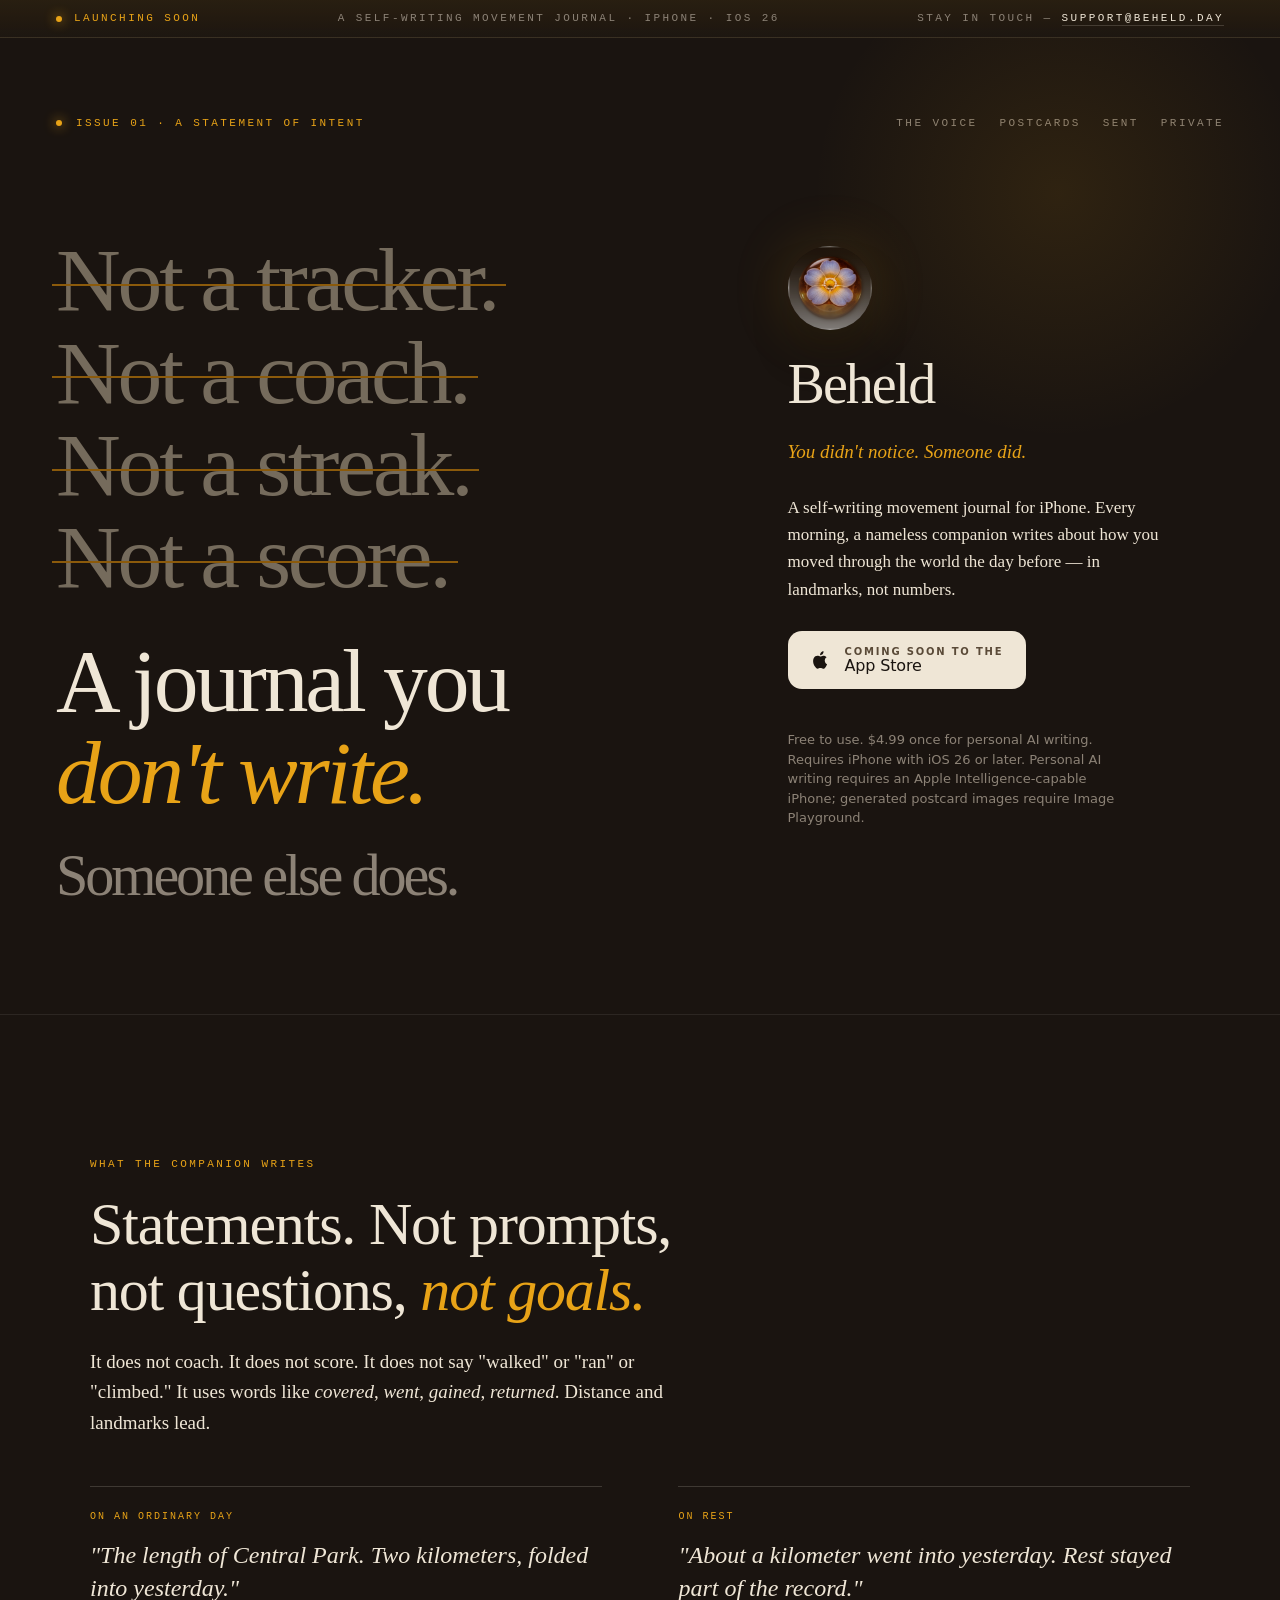
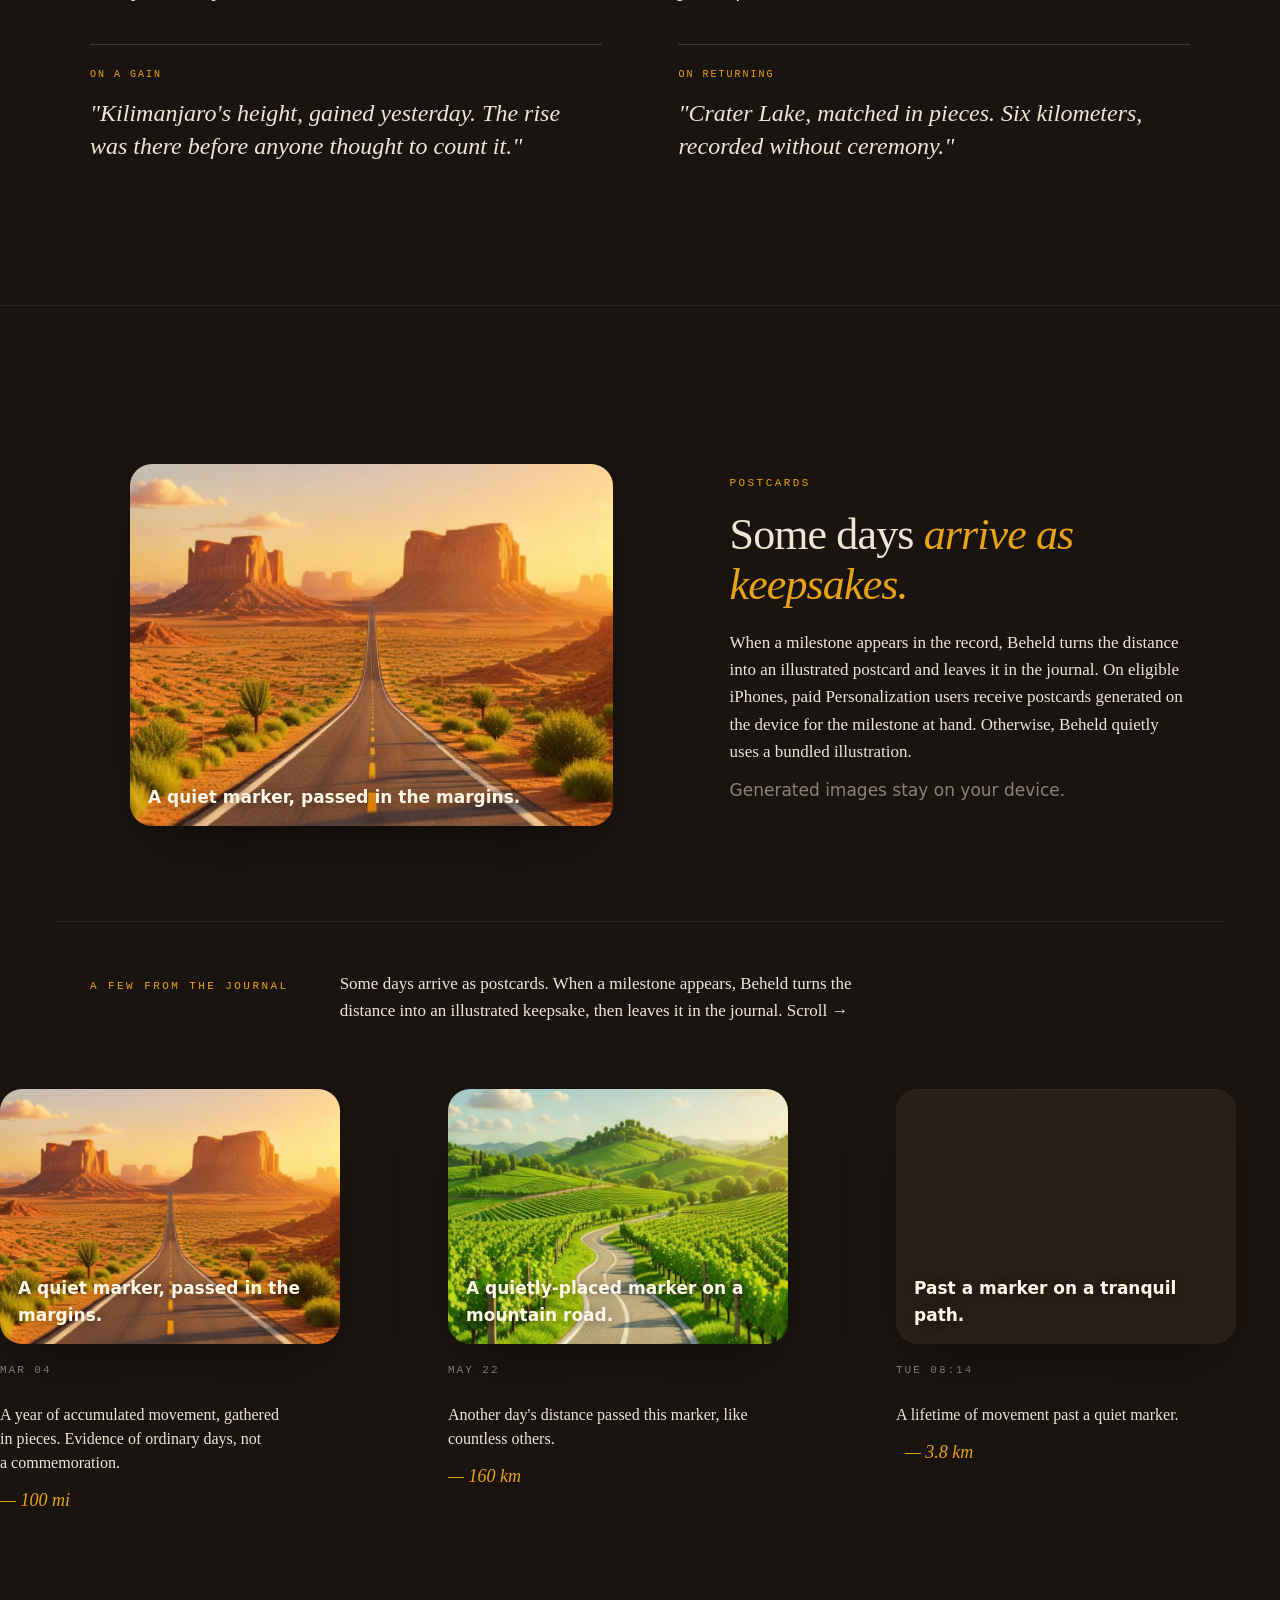
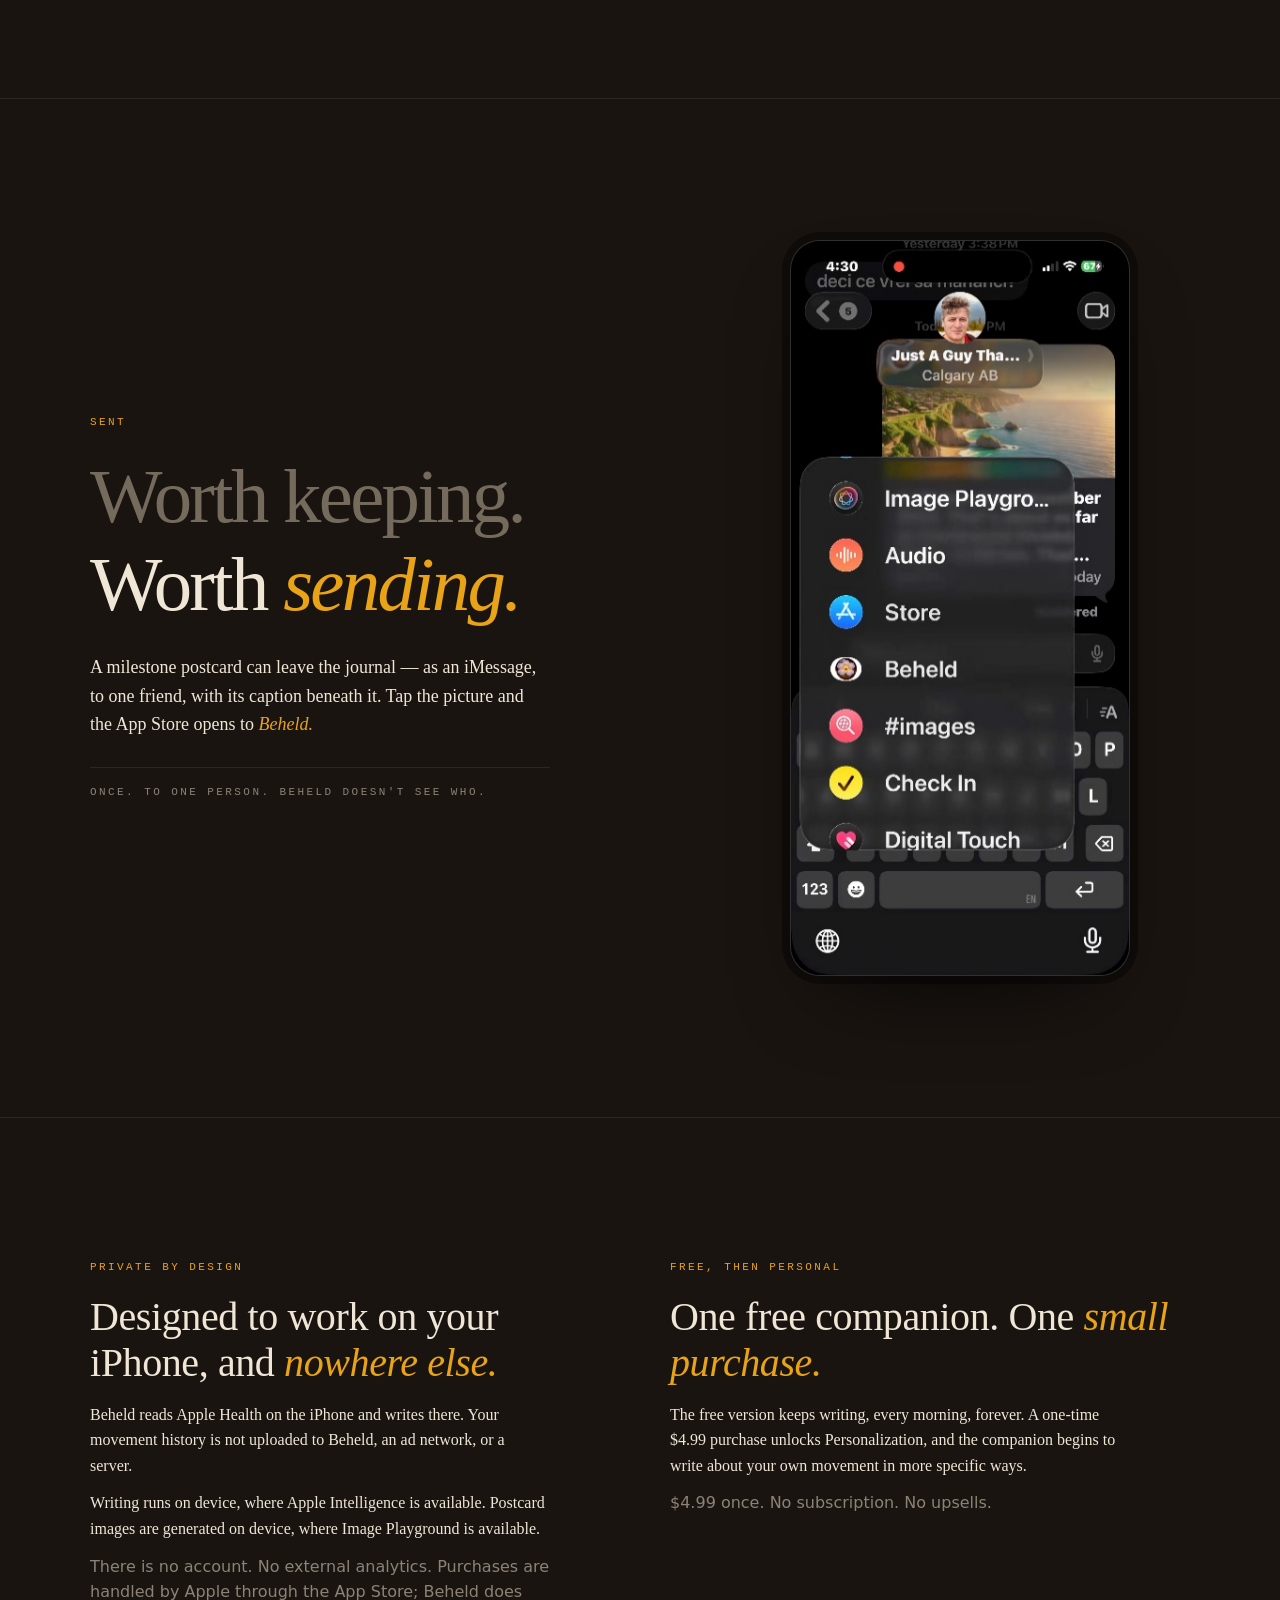
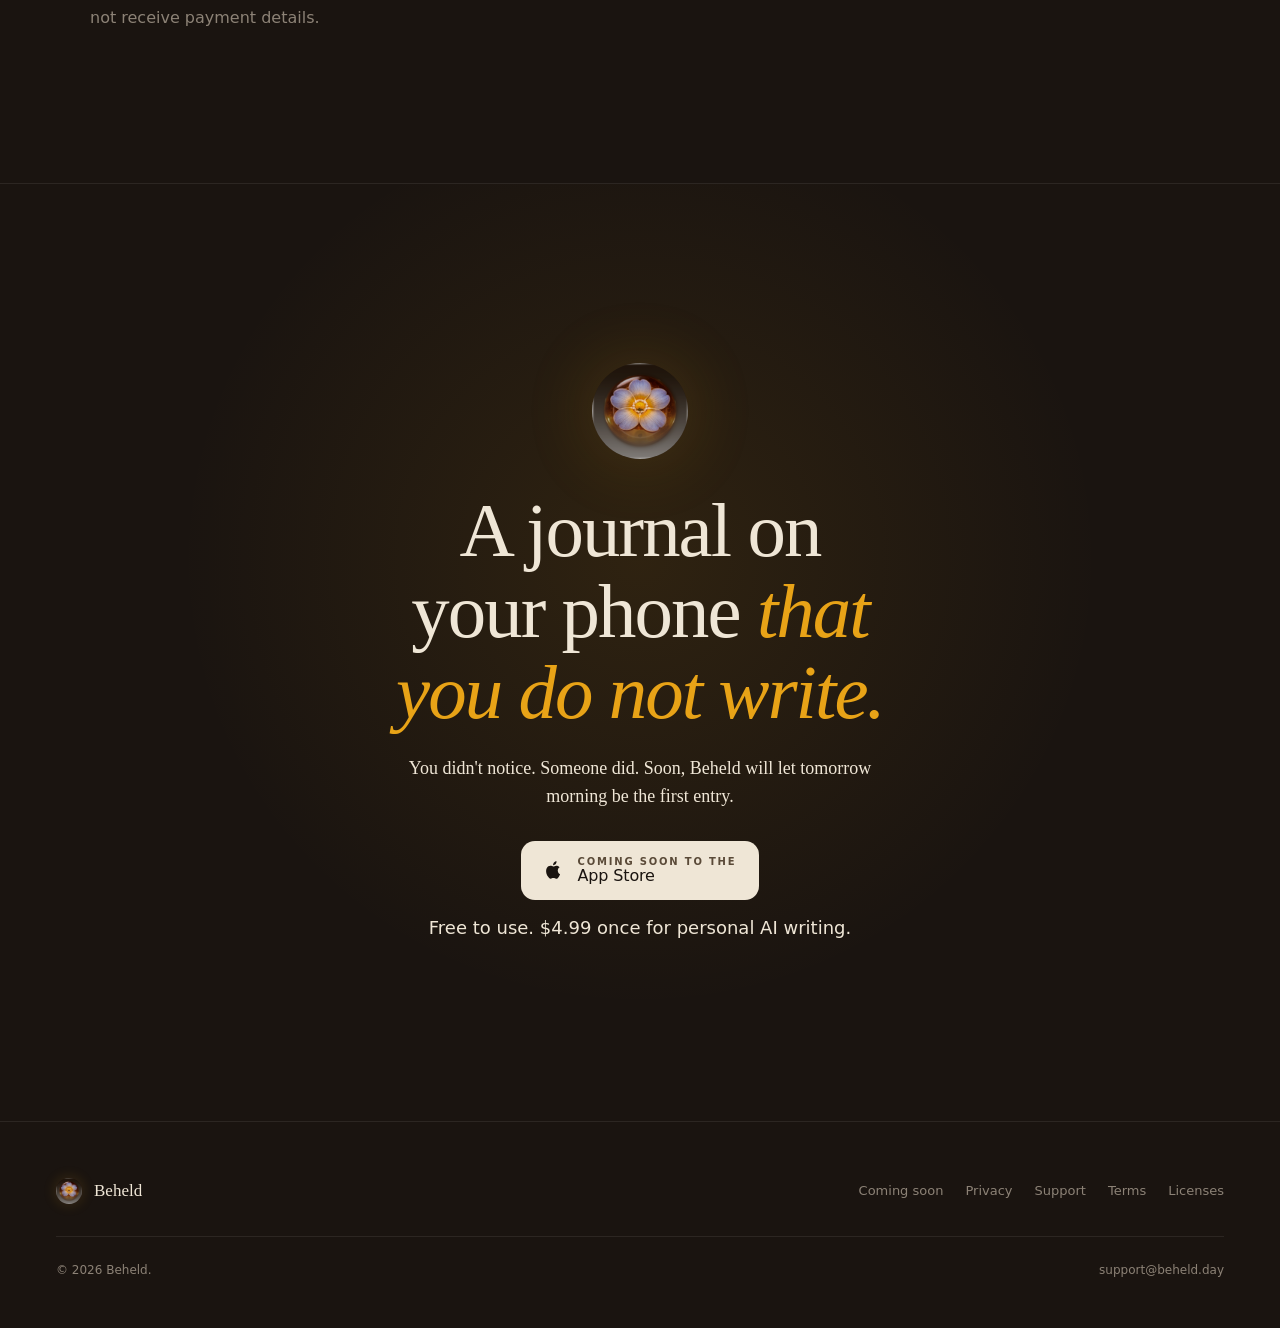
==== public/index.html @ 0f79eba9 "Add favicon and app-icon set generated from the seal - favicon.ico (16/32/48 multi-res) + PNG favico" ====
<!DOCTYPE html>
<html lang="en">
<head>
<meta charset="UTF-8">
<meta name="viewport" content="width=device-width, initial-scale=1.0">
<link rel="icon" href="/favicon.ico" sizes="any">
<link rel="icon" type="image/png" sizes="32x32" href="/assets/favicon-32.png">
<link rel="icon" type="image/png" sizes="16x16" href="/assets/favicon-16.png">
<link rel="apple-touch-icon" href="/apple-touch-icon.png">
<link rel="manifest" href="/site.webmanifest">
<meta name="theme-color" content="#1A1410">
<title>Beheld — A journal you don't write</title>
<meta name="description" content="A self-writing movement journal for iPhone. Every morning, a nameless companion writes about how you moved through the world the day before, in landmarks, not numbers.">
<link rel="canonical" href="https://beheld.day/">

<!-- Open Graph / social -->
<meta property="og:type" content="website">
<meta property="og:site_name" content="Beheld">
<meta property="og:url" content="https://beheld.day/">
<meta property="og:title" content="Beheld — A journal you don't write">
<meta property="og:description" content="A self-writing movement journal for iPhone. Every morning, a nameless companion writes about how you moved through the world the day before — in landmarks, not numbers.">
<meta property="og:image" content="https://beheld.day/assets/seal.png">
<meta property="og:image:alt" content="The Beheld amber stone seal.">
<meta name="twitter:card" content="summary_large_image">
<meta name="twitter:title" content="Beheld — A journal you don't write">
<meta name="twitter:description" content="A self-writing movement journal for iPhone. Every morning, a nameless companion writes about how you moved through the world the day before — in landmarks, not numbers.">
<meta name="twitter:image" content="https://beheld.day/assets/seal.png">

<link rel="stylesheet" href="base.css">
<style>
  .mf {}

  /* ─── Hero — manifesto poster ─── */
  .mf-hero {
    min-height: 100vh;
    padding: clamp(48px, 6vw, 96px) var(--gutter) clamp(72px, 8vw, 120px);
    border-bottom: 1px solid var(--hairline);
    position: relative;
    overflow: hidden;
    display: flex; flex-direction: column;
  }
  .mf-hero::before {
    content: '';
    position: absolute;
    top: -20%; right: -10%;
    width: 60vw; max-width: 700px;
    aspect-ratio: 1;
    background: radial-gradient(closest-side, rgba(232,163,23,0.10), transparent 70%);
    pointer-events: none;
  }

  .mf-mast {
    display: flex; justify-content: space-between; align-items: flex-start;
    max-width: 1280px; width: 100%; margin: 0 auto;
    font-family: var(--mono); font-size: 11px; letter-spacing: 0.22em; text-transform: uppercase;
    color: var(--ivory-dim);
    flex-wrap: wrap; gap: 20px;
  }
  .mf-mast .left { display: flex; align-items: center; gap: 14px; color: var(--amber); }
  .mf-mast .left .dot { width: 6px; height: 6px; border-radius: 999px; background: var(--amber); box-shadow: 0 0 12px var(--amber); }

  .mf-poster {
    flex: 1;
    max-width: 1280px;
    width: 100%;
    margin: clamp(60px, 8vw, 120px) auto 0;
    display: grid;
    grid-template-columns: 1.2fr 0.8fr;
    gap: clamp(40px, 6vw, 80px);
    align-items: start;
  }

  .mf-stack {
    font-family: var(--serif); font-weight: 400;
    font-size: clamp(40px, 7vw, 96px);
    line-height: 1.03;
    letter-spacing: -0.035em;
    color: var(--ivory);
    margin: 0;
    text-wrap: balance;
  }
  .mf-stack .not {
    color: var(--ivory-fade);
    position: relative;
    display: inline-block;
    padding-right: 0.05em;
  }
  .mf-stack .not::after {
    content: '';
    position: absolute;
    left: -0.05em; right: -0.05em;
    top: 54%;
    height: 2px;
    background: var(--amber-dark);
    transform-origin: left center;
  }
  .mf-stack .line { display: block; }
  .mf-stack em { font-style: italic; color: var(--amber); font-weight: 400; }
  .mf-stack .answer {
    display: block;
    margin-top: 0.35em;
  }
  .mf-stack .answer em { color: var(--amber); }

  .mf-side {
    padding-top: 12px;
    display: flex; flex-direction: column; gap: 28px;
    max-width: 380px;
  }
  .mf-side .seal {
    width: 84px; height: 84px;
    border-radius: 999px;
    background-image: url('assets/seal-256.png');
    background-size: cover;
    box-shadow: 0 0 60px var(--amber-glow), 0 28px 50px -20px rgba(0,0,0,0.7);
  }
  .mf-side h1 {
    font-family: var(--serif); font-weight: 400;
    font-size: clamp(36px, 5vw, 56px);
    line-height: 0.95; letter-spacing: -0.035em;
    margin: 0;
  }
  .mf-side .tag {
    font-family: var(--serif); font-style: italic;
    font-size: 19px; line-height: 1.4; color: var(--amber);
    margin: 0;
  }
  .mf-side .lede {
    font-family: var(--serif); font-size: 17px; line-height: 1.6;
    color: var(--ivory); margin: 0;
  }
  .mf-side .ctas { display: flex; flex-direction: column; gap: 12px; align-items: flex-start; }
  .mf-side .fine { max-width: 340px; }

  @media (max-width: 880px) {
    .mf-poster { grid-template-columns: 1fr; }
    .mf-stack { font-size: clamp(36px, 11vw, 80px); }
  }

  /* ─── Section base ─── */
  .mf-section {
    padding: var(--section) var(--gutter);
    border-bottom: 1px solid var(--hairline);
  }
  .mf-section .inner { max-width: 1100px; margin: 0 auto; }
  .mf-section .kicker {
    font-family: var(--mono); font-size: 11px; letter-spacing: 0.22em; text-transform: uppercase;
    color: var(--amber); margin-bottom: 18px;
  }
  .mf-section h2 {
    font-family: var(--serif); font-weight: 400;
    font-size: clamp(34px, 4.8vw, 60px);
    line-height: 1.1; letter-spacing: -0.02em;
    margin: 0 0 24px; max-width: 22ch;
    text-wrap: balance;
  }
  .mf-section h2 em { font-style: italic; color: var(--amber); }
  .mf-section p.lede {
    font-family: var(--serif); font-size: 19px; line-height: 1.6;
    color: var(--ivory); max-width: 620px; margin: 0;
  }

  /* ─── Voice — paired ─── */
  .mf-voice {
    margin-top: 48px;
    display: grid;
    grid-template-columns: 1fr 1fr;
    gap: clamp(20px, 3vw, 40px) clamp(40px, 6vw, 80px);
  }
  .mf-voice .item {
    border-top: 1px solid var(--hairline-strong);
    padding-top: 22px;
  }
  .mf-voice .label {
    font-family: var(--mono); font-size: 10px; letter-spacing: 0.2em; text-transform: uppercase;
    color: var(--amber); margin-bottom: 14px;
  }
  .mf-voice p {
    font-family: var(--serif); font-style: italic;
    font-size: clamp(20px, 2vw, 24px); line-height: 1.4;
    color: var(--ivory); margin: 0;
    text-wrap: pretty;
  }
  @media (max-width: 720px) { .mf-voice { grid-template-columns: 1fr; } }

  /* ─── Postcards — single hero ─── */
  .mf-postcards {
    display: grid;
    grid-template-columns: 1.1fr 0.9fr;
    gap: clamp(40px, 6vw, 80px);
    align-items: center;
  }
  .mf-postcards .postcard { aspect-ratio: 4/3; }
  .mf-postcards .copy h3 {
    font-family: var(--serif); font-weight: 400;
    font-size: clamp(30px, 4vw, 44px);
    line-height: 1.15; letter-spacing: -0.02em;
    margin: 0 0 18px;
  }
  .mf-postcards .copy h3 em { font-style: italic; color: var(--amber); }
  .mf-postcards .copy p { font-size: 17px; line-height: 1.6; max-width: 460px; margin: 0 0 12px; }
  @media (max-width: 820px) { .mf-postcards { grid-template-columns: 1fr; } }

  /* ─── Postcards — horizontal gallery sweep ─── */
  .mf-gallery {
    margin-top: clamp(48px, 6vw, 80px);
    padding-top: clamp(32px, 4vw, 48px);
    border-top: 1px solid var(--hairline);
  }
  .mf-gallery .gallery-head {
    max-width: 1100px;
    margin: 0 auto clamp(28px, 3vw, 40px);
    display: grid;
    grid-template-columns: auto 1fr;
    gap: clamp(20px, 4vw, 60px);
    align-items: baseline;
  }
  .mf-gallery .gallery-head .kicker { margin-bottom: 0; }
  .mf-gallery .gallery-head .meta {
    color: var(--ivory); font-family: var(--serif); font-size: 17px; line-height: 1.6;
    max-width: 540px; margin: 0;
  }
  @media (max-width: 760px) {
    .mf-gallery .gallery-head { grid-template-columns: 1fr; gap: 10px; }
  }
  .mf-scroll {
    display: grid;
    grid-auto-flow: column;
    grid-auto-columns: min(420px, 78vw);
    gap: 28px;
    padding: 8px 0 24px;
    margin: 0 calc(var(--gutter) * -1);
    padding-left: var(--gutter);
    padding-right: var(--gutter);
    overflow-x: auto;
    scroll-snap-type: x mandatory;
    -webkit-overflow-scrolling: touch;
  }
  .mf-scroll::-webkit-scrollbar { height: 8px; }
  .mf-scroll::-webkit-scrollbar-thumb { background: var(--hairline-strong); border-radius: 4px; }
  .mf-card { scroll-snap-align: start; display: block; }
  .mf-card .postcard { aspect-ratio: 4/3; }
  .mf-card figcaption {
    margin-top: 18px;
    display: grid;
    grid-template-columns: auto 1fr auto;
    gap: 12px;
    align-items: baseline;
    font-family: var(--sans);
  }
  .mf-card figcaption .when {
    font-family: var(--mono); font-size: 11px; letter-spacing: 0.18em; text-transform: uppercase;
    color: var(--ivory-dim);
  }
  .mf-card figcaption .dist {
    font-family: var(--serif); font-style: italic;
    font-size: 18px;
    color: var(--amber);
    text-align: right;
  }
  .mf-card .quote {
    margin: 10px 0 0;
    font-family: var(--serif); font-size: 16px; line-height: 1.5;
    color: var(--ivory); max-width: 380px;
    text-wrap: pretty;
  }

  /* ─── Send ─ declarative + plate ─── */
  .mf-send {
    max-width: 1100px;
    margin: 0 auto;
    display: grid;
    grid-template-columns: 1.1fr 0.9fr;
    gap: clamp(40px, 6vw, 80px);
    align-items: center;
  }
  .mf-send-stack {
    font-family: var(--serif); font-weight: 400;
    font-size: clamp(40px, 6vw, 80px);
    line-height: 1.04;
    letter-spacing: -0.035em;
    color: var(--ivory);
    margin: 0;
    text-wrap: balance;
  }
  .mf-send-stack .line { display: block; color: var(--ivory-fade); }
  .mf-send-stack .answer { display: block; color: var(--ivory); margin-top: 0.1em; }
  .mf-send-stack .answer em { font-style: italic; color: var(--amber); }
  .mf-send .kicker { color: var(--amber); margin-bottom: 26px; }
  .mf-send-body {
    font-family: var(--serif); font-size: 18px; line-height: 1.6;
    color: var(--ivory); max-width: 460px; margin: 28px 0 0;
  }
  .mf-send-body em { font-style: italic; color: var(--amber); }
  .mf-send-foot {
    font-family: var(--mono); font-size: 11px;
    letter-spacing: 0.22em; text-transform: uppercase;
    color: var(--ivory-dim);
    border-top: 1px solid var(--hairline);
    padding-top: 16px; margin: 28px 0 0;
    max-width: 460px;
  }
  .mf-send .plate-wrap {
    display: flex; justify-content: center;
  }
  @media (max-width: 820px) {
    .mf-send { grid-template-columns: 1fr; }
    .mf-send .plate-wrap { order: -1; }
  }

  /* ─── Bottom strip (private + pricing) ─── */
  .mf-strip {
    display: grid;
    grid-template-columns: 1fr 1fr;
    gap: clamp(32px, 5vw, 60px);
  }
  .mf-strip .col h3 {
    font-family: var(--serif); font-weight: 400;
    font-size: clamp(28px, 3.5vw, 40px); line-height: 1.15;
    margin: 0 0 16px; letter-spacing: -0.01em;
  }
  .mf-strip .col h3 em { font-style: italic; color: var(--amber); }
  .mf-strip .col p { font-size: 16px; line-height: 1.6; margin: 0 0 12px; max-width: 460px; }
  @media (max-width: 720px) { .mf-strip { grid-template-columns: 1fr; } }

  /* ─── Finale — declarative ─── */
  .mf-finale {
    padding: clamp(100px, 14vw, 180px) var(--gutter);
    text-align: center;
    background: radial-gradient(ellipse 60% 80% at 50% 40%, rgba(232,163,23,0.10), transparent 60%);
  }
  .mf-finale .seal {
    width: 96px; height: 96px; border-radius: 999px;
    background-image: url('assets/seal-256.png'); background-size: cover;
    margin: 0 auto 32px; box-shadow: 0 0 70px var(--amber-glow);
  }
  .mf-finale h2 {
    font-family: var(--serif); font-weight: 400;
    font-size: clamp(40px, 6vw, 80px);
    line-height: 1.05; margin: 0 auto 22px;
    max-width: 14ch; text-wrap: balance;
    letter-spacing: -0.025em;
  }
  .mf-finale h2 em { font-style: italic; color: var(--amber); }
  .mf-finale p { max-width: 480px; margin: 0 auto 30px; color: var(--ivory); font-size: 18px; line-height: 1.55; }
  .mf-finale .fine { max-width: 460px; margin: 14px auto 0; }
</style>
</head>
<body class="mf">

  
  <!-- ─── Launching soon banner ─── -->
  <div class="launch-banner">
    <div class="lb-left">
      <span class="lb-dot" aria-hidden="true"></span>
      <span>Launching soon</span>
    </div>
    <div class="lb-mid">A self-writing movement journal &middot; iPhone &middot; iOS 26</div>
    <div class="lb-right"><span class="lb-prefix">Stay in touch &mdash; </span><a href="mailto:support@beheld.day">support@beheld.day</a></div>
  </div>

<!-- Hero -->
  <section class="mf-hero">
    <div class="mf-mast">
      <div class="left">
        <span class="dot"></span>
        <span>Issue 01 · A statement of intent</span>
      </div>
      <div class="right" style="display:flex; gap:22px; align-items:center;">
        <a href="#voice" style="color: var(--ivory-dim); text-decoration: none;">The voice</a>
        <a href="#postcards" style="color: var(--ivory-dim); text-decoration: none;">Postcards</a>
        <a href="#send" style="color: var(--ivory-dim); text-decoration: none;">Sent</a>
        <a href="#privacy" style="color: var(--ivory-dim); text-decoration: none;">Private</a>
      </div>
    </div>

    <div class="mf-poster">
      <p class="mf-stack">
        <span class="line"><span class="not">Not a tracker.</span></span>
        <span class="line"><span class="not">Not a coach.</span></span>
        <span class="line"><span class="not">Not a streak.</span></span>
        <span class="line"><span class="not">Not a score.</span></span>
        <span class="answer">A journal you <em>don't write.</em><br><span style="font-size: 0.65em; color: var(--ivory-dim);">Someone else does.</span></span>
      </p>

      <aside class="mf-side">
        <div class="seal" aria-hidden="true"></div>
        <h1>Beheld</h1>
        <p class="tag">You didn't notice. Someone did.</p>
        <p class="lede">A self-writing movement journal for iPhone. Every morning, a nameless companion writes about how you moved through the world the day before — in landmarks, not numbers.</p>
        <div class="ctas">
          <a href="mailto:support@beheld.day?subject=Beheld%20launch%20news" class="cta-appstore">
            <span class="glyph"><svg viewBox="0 0 24 24"><path d="M17.2 12.6c0-2.3 1.9-3.4 2-3.5-1.1-1.6-2.8-1.8-3.4-1.8-1.4-.1-2.8.9-3.5.9-.7 0-1.9-.8-3.1-.8-1.6 0-3.1.9-3.9 2.4-1.7 2.9-.4 7.1 1.2 9.4.8 1.1 1.7 2.4 2.9 2.4 1.2-.1 1.6-.8 3-.8s1.8.8 3.1.8c1.3 0 2.1-1.1 2.9-2.3.9-1.3 1.3-2.6 1.3-2.7-.1 0-2.5-.9-2.5-3.7zM15 5.4c.6-.8 1-1.9.9-3-.9 0-2.1.6-2.8 1.4-.6.7-1.1 1.8-1 2.9 1 .1 2.1-.5 2.9-1.3z"/></svg></span>
            <span class="stack"><small>Coming soon to the</small><span>App Store</span></span>
          </a>
        </div>
        <p class="fine">Free to use. $4.99 once for personal AI writing. Requires iPhone with iOS 26 or later. Personal AI writing requires an Apple Intelligence-capable iPhone; generated postcard images require Image Playground.</p>
      </aside>
    </div>
  </section>

  <!-- Voice -->
  <section class="mf-section" id="voice">
    <div class="inner">
      <div class="kicker">What the companion writes</div>
      <h2>Statements. Not prompts, not questions, <em>not goals.</em></h2>
      <p class="lede">It does not coach. It does not score. It does not say "walked" or "ran" or "climbed." It uses words like <em>covered</em>, <em>went</em>, <em>gained</em>, <em>returned</em>. Distance and landmarks lead.</p>

      <div class="mf-voice">
        <div class="item">
          <div class="label">On an ordinary day</div>
          <p>"The length of Central Park. Two kilometers, folded into yesterday."</p>
        </div>
        <div class="item">
          <div class="label">On rest</div>
          <p>"About a kilometer went into yesterday. Rest stayed part of the record."</p>
        </div>
        <div class="item">
          <div class="label">On a gain</div>
          <p>"Kilimanjaro's height, gained yesterday. The rise was there before anyone thought to count it."</p>
        </div>
        <div class="item">
          <div class="label">On returning</div>
          <p>"Crater Lake, matched in pieces. Six kilometers, recorded without ceremony."</p>
        </div>
      </div>
    </div>
  </section>

  <!-- Postcards -->
  <section class="mf-section" id="postcards">
    <div class="inner mf-postcards">
      <figure class="postcard">
        <img src="assets/postcard-amber-sunset.jpg" alt="An illustrated postcard of amber hills." loading="lazy" decoding="async">
        <figcaption class="caption">A quiet marker, passed in the margins.</figcaption>
      </figure>
      <div class="copy">
        <div class="kicker">Postcards</div>
        <h3>Some days <em>arrive as keepsakes.</em></h3>
        <p>When a milestone appears in the record, Beheld turns the distance into an illustrated postcard and leaves it in the journal. On eligible iPhones, paid Personalization users receive postcards generated on the device for the milestone at hand. Otherwise, Beheld quietly uses a bundled illustration.</p>
        <p class="fine">Generated images stay on your device.</p>
      </div>
    </div>

    <div class="mf-gallery">
      <div class="gallery-head">
        <div class="kicker">A few from the journal</div>
        <p class="meta">Some days arrive as postcards. When a milestone appears, Beheld turns the distance into an illustrated keepsake, then leaves it in the journal. Scroll &rarr;</p>
      </div>

      <div class="mf-scroll" role="list">
        <figure class="mf-card" role="listitem">
          <div class="postcard"><img src="assets/postcard-amber-sunset.jpg" alt="Amber hills at sunset." loading="lazy" decoding="async"><span class="caption">A quiet marker, passed in the margins.</span></div>
          <figcaption>
            <span class="when">Mar 04</span>
            <p class="quote" style="grid-column: 1 / -1; margin-top: 12px;">A year of accumulated movement, gathered in pieces. Evidence of ordinary days, not a commemoration.</p>
            <span class="dist">&mdash; 100 mi</span>
          </figcaption>
        </figure>

        <figure class="mf-card" role="listitem">
          <div class="postcard"><img src="assets/postcard-green-road.jpg" alt="Winding road through green hills." loading="lazy" decoding="async"><span class="caption">A quietly-placed marker on a mountain road.</span></div>
          <figcaption>
            <span class="when">May 22</span>
            <p class="quote" style="grid-column: 1 / -1; margin-top: 12px;">Another day's distance passed this marker, like countless others.</p>
            <span class="dist">&mdash; 160 km</span>
          </figcaption>
        </figure>

        <figure class="mf-card" role="listitem">
          <div class="postcard"><img src="assets/distance-short.jpg" alt="A coastal village above a turquoise bay at sunset." loading="lazy" decoding="async"><span class="caption">Past a marker on a tranquil path.</span></div>
          <figcaption>
            <span class="when">Tue 08:14</span>
            <p class="quote" style="grid-column: 1 / -1; margin-top: 12px;">A lifetime of movement past a quiet marker.</p>
            <span class="dist">&mdash; 3.8 km</span>
          </figcaption>
        </figure>

        <figure class="mf-card" role="listitem">
          <div class="postcard"><img src="assets/distance-medium.jpg" alt="A road winding into a valley at sunset." loading="lazy" decoding="async"><span class="caption">Marker passed in the margins of the record.</span></div>
          <figcaption>
            <span class="when">Wed 07:02</span>
            <p class="quote" style="grid-column: 1 / -1; margin-top: 12px;">A year of modest distances covered, like scattered pieces of evidence.</p>
            <span class="dist">&mdash; 150 mi</span>
          </figcaption>
        </figure>

        <figure class="mf-card" role="listitem">
          <div class="postcard"><img src="assets/push-short.jpg" alt="A boardwalk at golden hour beside still water." loading="lazy" decoding="async"><span class="caption">Miles traveled quietly, in the margins of time.</span></div>
          <figcaption>
            <span class="when">Sun 06:58</span>
            <p class="quote" style="grid-column: 1 / -1; margin-top: 12px;">Crater Lake, matched in pieces. Six kilometers, recorded without ceremony.</p>
            <span class="dist">&mdash; 6 km</span>
          </figcaption>
        </figure>
      </div>
    </div>
  </section>

  <!-- Send -->
  <section class="mf-section" id="send">
    <div class="inner mf-send">
      <div>
        <div class="kicker">Sent</div>
        <p class="mf-send-stack">
          <span class="line">Worth keeping.</span>
          <span class="answer">Worth <em>sending.</em></span>
        </p>
        <p class="mf-send-body">A milestone postcard can leave the journal — as an iMessage, to one friend, with its caption beneath it. Tap the picture and the App Store opens to <em>Beheld.</em></p>
        <p class="mf-send-foot">Once. To one person. Beheld doesn't see who.</p>
      </div>
      <div class="plate-wrap">
        <div class="share-plate" aria-label="A postcard travels from Beheld into iMessage.">
          <img class="sprite-strip" src="assets/share-sprite.jpg" alt="A milestone postcard arriving in an iMessage thread with its caption beneath." loading="lazy" decoding="async">
          <div class="sv-overlay"><span class="play-pill">Tap to play</span></div>
        </div>
      </div>
    </div>
  </section>

  <!-- Private / Pricing -->
  <section class="mf-section" id="privacy">
    <div class="inner mf-strip">
      <div class="col">
        <div class="kicker">Private by design</div>
        <h3>Designed to work on your iPhone, and <em>nowhere else.</em></h3>
        <p>Beheld reads Apple Health on the iPhone and writes there. Your movement history is not uploaded to Beheld, an ad network, or a server.</p>
        <p>Writing runs on device, where Apple Intelligence is available. Postcard images are generated on device, where Image Playground is available.</p>
        <p class="fine">There is no account. No external analytics. Purchases are handled by Apple through the App Store; Beheld does not receive payment details.</p>
      </div>
      <div class="col">
        <div class="kicker">Free, then personal</div>
        <h3>One free companion. One <em>small purchase.</em></h3>
        <p>The free version keeps writing, every morning, forever. A one-time $4.99 purchase unlocks Personalization, and the companion begins to write about your own movement in more specific ways.</p>
        <p class="fine">$4.99 once. No subscription. No upsells.</p>
      </div>
    </div>
  </section>

  <!-- Finale -->
  <section class="mf-finale">
    <div class="seal" aria-hidden="true"></div>
    <h2>A journal on your phone <em>that you do not write.</em></h2>
    <p>You didn't notice. Someone did. Soon, Beheld will let tomorrow morning be the first entry.</p>
    <a href="mailto:support@beheld.day?subject=Beheld%20launch%20news" class="cta-appstore">
      <span class="glyph"><svg viewBox="0 0 24 24"><path d="M17.2 12.6c0-2.3 1.9-3.4 2-3.5-1.1-1.6-2.8-1.8-3.4-1.8-1.4-.1-2.8.9-3.5.9-.7 0-1.9-.8-3.1-.8-1.6 0-3.1.9-3.9 2.4-1.7 2.9-.4 7.1 1.2 9.4.8 1.1 1.7 2.4 2.9 2.4 1.2-.1 1.6-.8 3-.8s1.8.8 3.1.8c1.3 0 2.1-1.1 2.9-2.3.9-1.3 1.3-2.6 1.3-2.7-.1 0-2.5-.9-2.5-3.7zM15 5.4c.6-.8 1-1.9.9-3-.9 0-2.1.6-2.8 1.4-.6.7-1.1 1.8-1 2.9 1 .1 2.1-.5 2.9-1.3z"/></svg></span>
      <span class="stack"><small>Coming soon to the</small><span>App Store</span></span>
    </a>
    <p class="fine">Free to use. $4.99 once for personal AI writing.</p>
  </section>

  <footer class="site-foot">
    <div class="brand"><div class="icon-stone"></div><span>Beheld</span></div>
    <nav>
      <a href="mailto:support@beheld.day?subject=Beheld%20launch%20news">Coming soon</a>
      <a href="privacy.html">Privacy</a>
      <a href="support.html">Support</a>
      <a href="terms.html">Terms</a>
      <a href="licenses.html">Licenses</a>
    </nav>
    <div class="meta">
      <span>© 2026 Beheld.</span>
      <span><a href="mailto:support@beheld.day">support@beheld.day</a></span>
    </div>
  </footer>

<script>
  if (!matchMedia('(prefers-reduced-motion: reduce)').matches) {
    const io = new IntersectionObserver((entries) => {
      entries.forEach(e => { if (e.isIntersecting) { e.target.classList.add('in'); io.unobserve(e.target); } });
    }, { threshold: 0.12 });
    document.querySelectorAll('.mf-stack .line, .mf-stack .answer, .mf-side, .mf-voice .item, .mf-postcards > *, .mf-gallery .gallery-head > *, .mf-card, .mf-send > *, .mf-strip > *, .mf-finale > *').forEach((el, i) => {
      el.classList.add('reveal'); el.style.transitionDelay = (Math.min(i, 6) * 80) + 'ms'; io.observe(el);
    });
  }
</script>
<script src="share-plate.js"></script>
</body>
</html>
---- public/base.css ----
/* Beheld — shared design system tokens */

:root {
  /* Color */
  --warm-black: #1A1410;
  --warm-black-2: #221A14;
  --warm-black-3: #2A1F17;
  --deep-black: #0D0D0D;
  --hairline: rgba(255, 248, 232, 0.08);
  --hairline-strong: rgba(255, 248, 232, 0.16);

  --ivory: #EFE6D6;
  --ivory-dim: #8C8276;
  --ivory-fade: #756B5C; /* ~3.5:1 on --warm-black — meets WCAG AA for large text */
  --spark-white: #FFF8E8;

  --amber: #E8A317;
  --amber-dark: #8B5A0B;
  --amber-glow: rgba(232, 163, 23, 0.18);
  --gold: #FFE066;

  /* Type */
  --serif: "New York", "Charter", "Iowan Old Style", "Hoefler Text", Georgia, "Times New Roman", serif;
  --sans: -apple-system, BlinkMacSystemFont, "SF Pro Text", system-ui, "Helvetica Neue", Arial, sans-serif;
  --mono: ui-monospace, "SF Mono", "JetBrains Mono", Menlo, Consolas, monospace;

  /* Spacing scale */
  --gutter: clamp(20px, 5vw, 56px);
  --section: clamp(72px, 11vw, 144px);
}

* { box-sizing: border-box; }

html, body {
  margin: 0;
  padding: 0;
  background: var(--warm-black);
  color: var(--ivory);
  font-family: var(--serif);
  font-size: 18px;
  line-height: 1.55;
  -webkit-font-smoothing: antialiased;
  -moz-osx-font-smoothing: grayscale;
  text-rendering: optimizeLegibility;
}

img { display: block; max-width: 100%; }

a { color: inherit; text-decoration: none; }
a:visited { color: inherit; }

::selection { background: var(--amber); color: var(--warm-black); }

/* ────── Type ────── */
.eyebrow {
  font-family: var(--sans);
  font-size: 12px;
  letter-spacing: 0.18em;
  text-transform: uppercase;
  color: var(--ivory-dim);
  font-weight: 500;
}

.tagline {
  font-family: var(--serif);
  font-style: italic;
  color: var(--amber);
}

.fine {
  font-family: var(--sans);
  font-size: 13px;
  line-height: 1.5;
  color: var(--ivory-dim);
}

/* ────── App Store CTA ────── */
.cta-appstore {
  display: inline-flex;
  align-items: center;
  gap: 12px;
  padding: 14px 22px 14px 18px;
  background: var(--ivory);
  color: var(--warm-black);
  border-radius: 14px;
  font-family: var(--sans);
  font-weight: 500;
  font-size: 16px;
  letter-spacing: -0.01em;
  transition: transform 200ms ease, background 200ms ease;
  border: 1px solid transparent;
}
.cta-appstore:hover { transform: translateY(-1px); background: var(--spark-white); }
.cta-appstore:focus-visible { outline: 2px solid var(--amber); outline-offset: 4px; }
.cta-appstore .glyph {
  width: 26px; height: 26px;
  display: grid; place-items: center;
}
.cta-appstore .glyph svg { width: 22px; height: 22px; fill: var(--warm-black); }
.cta-appstore .stack { display: flex; flex-direction: column; line-height: 1.1; align-items: flex-start; }
.cta-appstore .stack small { font-size: 10px; letter-spacing: 0.18em; text-transform: uppercase; color: #5A4A38; font-weight: 600; }

.cta-ghost {
  display: inline-flex; align-items: center; gap: 8px;
  padding: 12px 18px;
  border-radius: 12px;
  border: 1px solid var(--hairline-strong);
  font-family: var(--sans); font-size: 14px; color: var(--ivory);
  transition: border-color 200ms ease, background 200ms ease;
}
.cta-ghost:hover { border-color: var(--amber); background: rgba(232,163,23,0.06); }

/* ────── Wordmark ────── */
.wordmark {
  font-family: var(--serif);
  font-weight: 400;
  letter-spacing: -0.02em;
  color: var(--ivory);
}

.brand-row {
  display: flex; align-items: center; gap: 12px;
}
.brand-row .icon-stone {
  width: 36px; height: 36px;
  border-radius: 999px;
  background-image: url('assets/seal-256.png');
  background-size: cover;
  background-position: center;
  box-shadow: 0 0 24px rgba(232,163,23,0.25);
}

/* ────── Launching-soon banner ────── */
.launch-banner {
  position: relative;
  z-index: 60;
  display: flex;
  align-items: center;
  justify-content: space-between;
  gap: 24px;
  padding: 10px var(--gutter);
  background: linear-gradient(180deg, rgba(232,163,23,0.07), rgba(232,163,23,0.015));
  border-bottom: 1px solid var(--hairline);
  font-family: var(--mono);
  font-size: 11px;
  letter-spacing: 0.22em;
  text-transform: uppercase;
  color: var(--ivory-dim);
}
.launch-banner .lb-left {
  display: inline-flex; align-items: center; gap: 12px;
  color: var(--amber);
}
.launch-banner .lb-dot {
  width: 6px; height: 6px; border-radius: 999px;
  background: var(--amber);
  box-shadow: 0 0 12px var(--amber);
  animation: lb-pulse 2.4s ease-in-out infinite;
}
@keyframes lb-pulse {
  0%, 100% { opacity: 0.55; transform: scale(1); }
  50%      { opacity: 1;    transform: scale(1.15); }
}
.launch-banner .lb-mid { color: var(--ivory-dim); }
.launch-banner .lb-right { color: var(--ivory-dim); }
.launch-banner .lb-right a {
  color: var(--ivory);
  border-bottom: 1px solid var(--hairline-strong);
  padding-bottom: 1px;
  transition: border-color 200ms ease, color 200ms ease;
}
.launch-banner .lb-right a:hover { border-color: var(--amber); color: var(--spark-white); }
@media (max-width: 880px) { .launch-banner .lb-mid { display: none; } }
@media (max-width: 560px) {
  .launch-banner { font-size: 10px; letter-spacing: 0.18em; gap: 14px; padding: 9px var(--gutter); }
  .launch-banner .lb-right span.lb-prefix { display: none; }
}
@media (prefers-reduced-motion: reduce) {
  .launch-banner .lb-dot { animation: none; }
}

/* ────── Sitewide page chrome ────── */
.site-nav {
  position: sticky; top: 0; z-index: 50;
  display: flex; align-items: center; justify-content: space-between;
  padding: 18px var(--gutter);
  backdrop-filter: blur(20px) saturate(140%);
  -webkit-backdrop-filter: blur(20px) saturate(140%);
  background: rgba(26, 20, 16, 0.7);
  border-bottom: 1px solid var(--hairline);
}
.site-nav .left { display: flex; align-items: center; gap: 14px; }
.site-nav .icon-stone {
  width: 30px; height: 30px;
  border-radius: 999px;
  background-image: url('assets/seal-256.png');
  background-size: cover;
  background-position: center;
  box-shadow: 0 0 18px rgba(232,163,23,0.22);
}
.site-nav .name {
  font-family: var(--serif);
  font-size: 19px;
  letter-spacing: -0.01em;
}
.site-nav .right { display: flex; align-items: center; gap: 22px; }
.site-nav .right a {
  font-family: var(--sans); font-size: 14px; color: var(--ivory-dim);
  transition: color 180ms ease;
}
.site-nav .right a:hover { color: var(--ivory); }
.site-nav .right .cta-appstore { padding: 10px 16px; font-size: 14px; border-radius: 10px; }
.site-nav .right .cta-appstore .glyph { width: 20px; height: 20px; }
.site-nav .right .cta-appstore .glyph svg { width: 18px; height: 18px; }

@media (max-width: 720px) {
  .site-nav .right .nav-link { display: none; }
}

/* ────── Footer ────── */
.site-foot {
  border-top: 1px solid var(--hairline);
  padding: 56px var(--gutter) 48px;
  display: grid;
  grid-template-columns: 1fr auto;
  gap: 32px;
  font-family: var(--sans);
  font-size: 13px;
  color: var(--ivory-dim);
}
.site-foot .brand { display: flex; align-items: center; gap: 12px; color: var(--ivory); font-family: var(--serif); font-size: 17px; }
.site-foot .brand .icon-stone { width: 26px; height: 26px; border-radius: 999px; background-image: url('assets/seal-256.png'); background-size: cover; box-shadow: 0 0 14px rgba(232,163,23,0.18); }
.site-foot nav { display: flex; gap: 22px; align-items: center; }
.site-foot nav a { color: var(--ivory-dim); transition: color 180ms ease; }
.site-foot nav a:hover { color: var(--ivory); }
.site-foot .meta { grid-column: 1 / -1; padding-top: 24px; border-top: 1px solid var(--hairline); display: flex; justify-content: space-between; gap: 16px; flex-wrap: wrap; font-size: 12px; color: var(--ivory-dim); } /* ivory-dim ~4.84:1 — AA for small text */

@media (max-width: 560px) {
  .site-foot { grid-template-columns: 1fr; }
  .site-foot nav { flex-wrap: wrap; }
}

/* ────── Postcard treatment ────── */
.postcard {
  position: relative;
  border-radius: 22px;
  overflow: hidden;
  background: var(--warm-black-3);
  box-shadow: 0 28px 60px -30px rgba(0,0,0,0.7), 0 1px 0 rgba(255,255,255,0.04) inset;
}
.postcard img { width: 100%; height: 100%; object-fit: cover; display: block; }
.postcard .caption {
  position: absolute; left: 18px; bottom: 16px; right: 18px;
  font-family: var(--sans);
  font-weight: 600;
  font-size: 17px;
  color: var(--spark-white);
  text-shadow: 0 1px 12px rgba(0,0,0,0.45);
  pointer-events: none;
}

/* ────── Variation tile (for index) ────── */
.tile-link { transition: transform 240ms cubic-bezier(.2,.7,.2,1); display: block; }
.tile-link:hover { transform: translateY(-4px); }

/* ────── Reduced motion ────── */
@media (prefers-reduced-motion: reduce) {
  *, *::before, *::after { animation-duration: 0s !important; transition-duration: 0s !important; }
}

/* Common reveal on enter */
.reveal { opacity: 0; transform: translateY(12px); transition: opacity 700ms ease, transform 700ms ease; }
.reveal.in { opacity: 1; transform: none; }

/* ────── Share-postcard plate (used in §send across all proposals) ────── */
.share-plate {
  position: relative;
  border-radius: 30px;
  overflow: hidden;
  background: #0a0a0c;
  border: 1px solid var(--hairline-strong);
  box-shadow:
    0 40px 90px -42px rgba(0,0,0,0.9),
    0 0 0 1px var(--hairline) inset,
    0 0 0 8px rgba(0,0,0,0.4);
  aspect-ratio: 1180 / 2556;
  width: 100%;
  max-width: 340px;
  margin: 0 auto;
}
.share-plate .sprite-strip {
  position: absolute; top: 0; left: 0;
  width: 100%;
  height: 1600%;            /* 16 frames stacked vertically */
  max-width: none;
  display: block;
  transform: translateY(0);
  will-change: transform;
}
.share-plate.is-playing .sprite-strip {
  animation: share-sprite 5.4s steps(16) infinite;
}
@keyframes share-sprite {
  from { transform: translateY(0); }
  to   { transform: translateY(-100%); }
}
.share-plate .sv-overlay {
  position: absolute; inset: 0;
  z-index: 2;
  display: none;
  align-items: flex-end;
  justify-content: center;
  background: linear-gradient(to top, rgba(0,0,0,0.55), rgba(0,0,0,0) 38%);
  padding: 0 0 22px;
  cursor: pointer;
  -webkit-tap-highlight-color: transparent;
}
.share-plate .sv-overlay .play-pill {
  display: inline-flex; align-items: center; gap: 10px;
  padding: 11px 18px 11px 14px;
  background: rgba(0,0,0,0.55);
  backdrop-filter: blur(14px) saturate(140%);
  -webkit-backdrop-filter: blur(14px) saturate(140%);
  border: 1px solid rgba(255,255,255,0.16);
  border-radius: 999px;
  color: var(--spark-white);
  font-family: var(--mono);
  font-size: 11px;
  letter-spacing: 0.22em;
  text-transform: uppercase;
}
.share-plate .sv-overlay .play-pill::before {
  content: '';
  width: 0; height: 0;
  border-left: 9px solid var(--amber);
  border-top: 6px solid transparent;
  border-bottom: 6px solid transparent;
}
/* Mobile: tap-to-play (animation suppressed until user taps) */
@media (max-width: 720px) {
  .share-plate { max-width: 280px; border-radius: 26px; }
  .share-plate[data-mobile-tap]:not(.is-playing) .sprite-strip { animation: none !important; }
  .share-plate[data-mobile-tap]:not(.is-playing) .sv-overlay { display: flex; }
}
@media (prefers-reduced-motion: reduce) {
  .share-plate.is-playing .sprite-strip { animation: none; }
}

/* Small caption that often sits beneath the plate */
.share-cap {
  display: block;
  margin: 14px auto 0;
  text-align: center;
  font-family: var(--mono);
  font-size: 10px;
  letter-spacing: 0.22em;
  text-transform: uppercase;
  color: var(--ivory-fade);
}

/* App Store SVG glyph helper — we use inline SVG, not imageset */
.appstore-svg {
  display: inline-block;
}
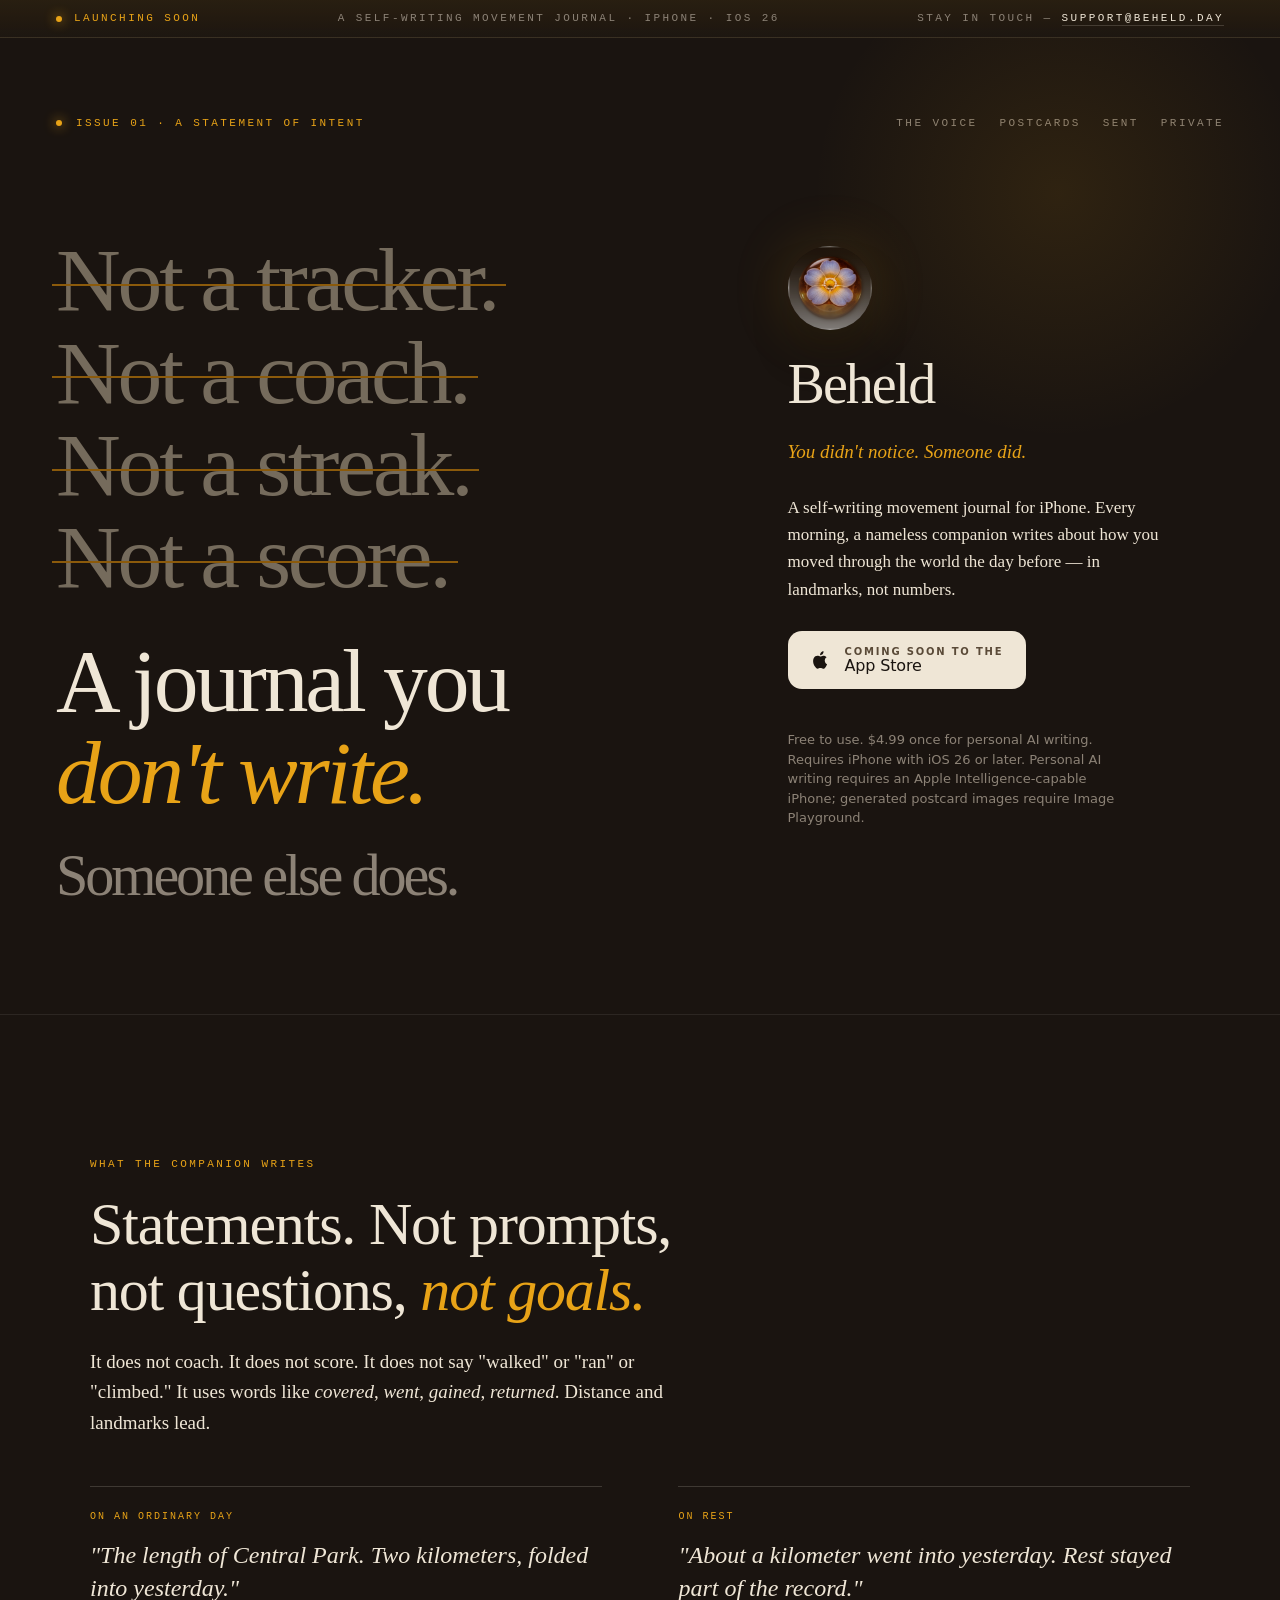
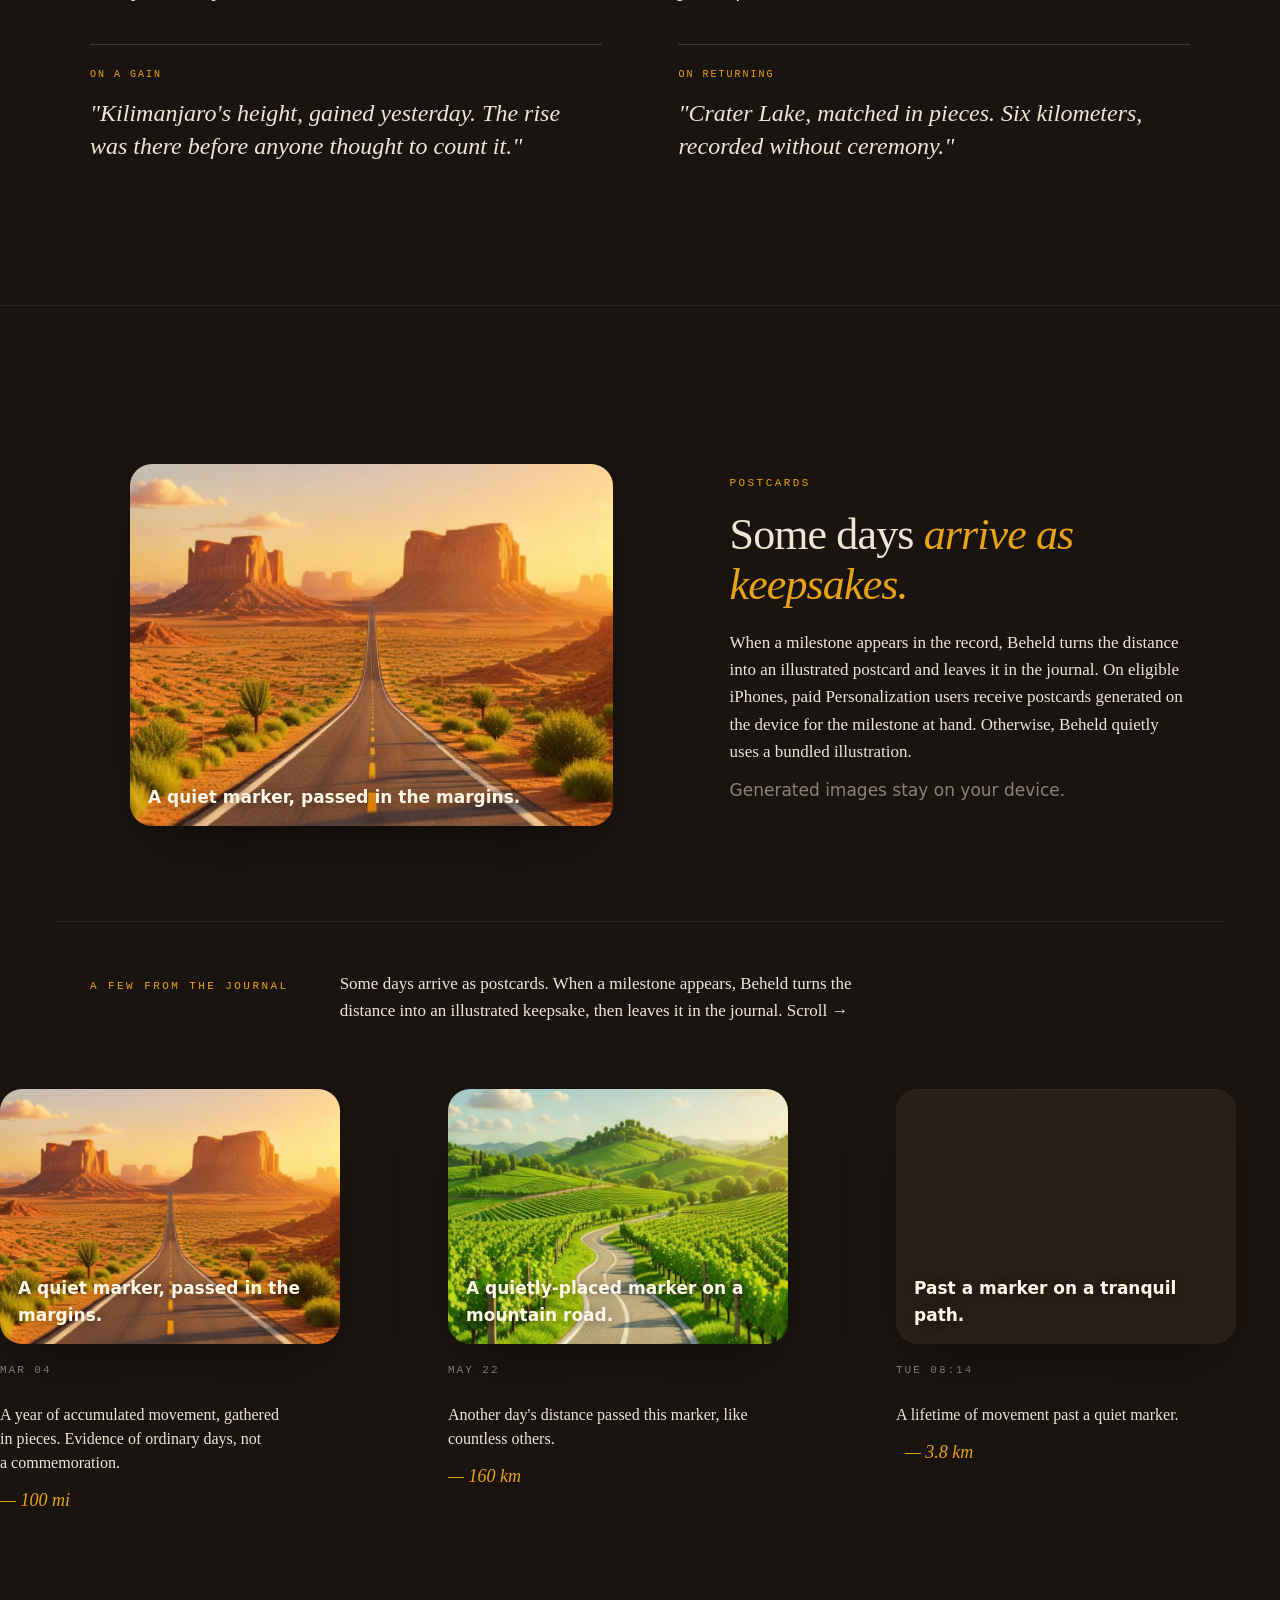
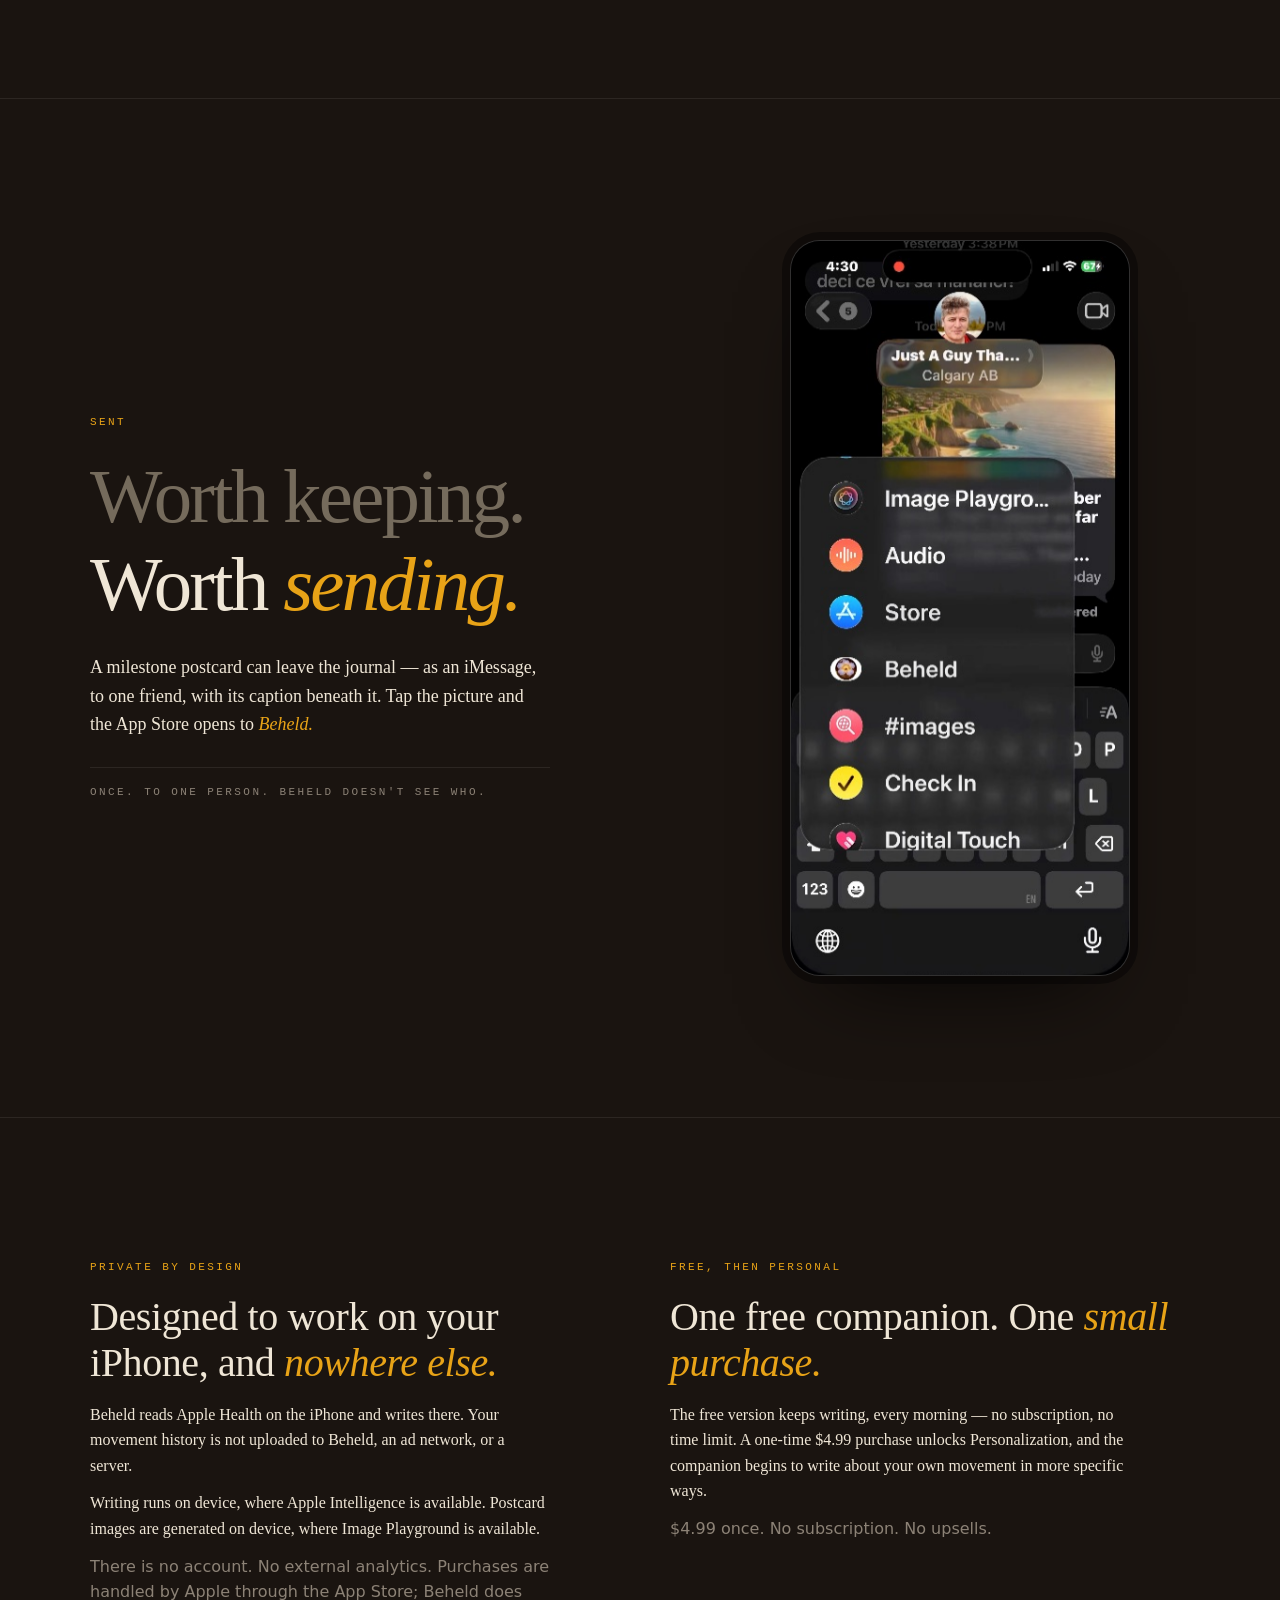
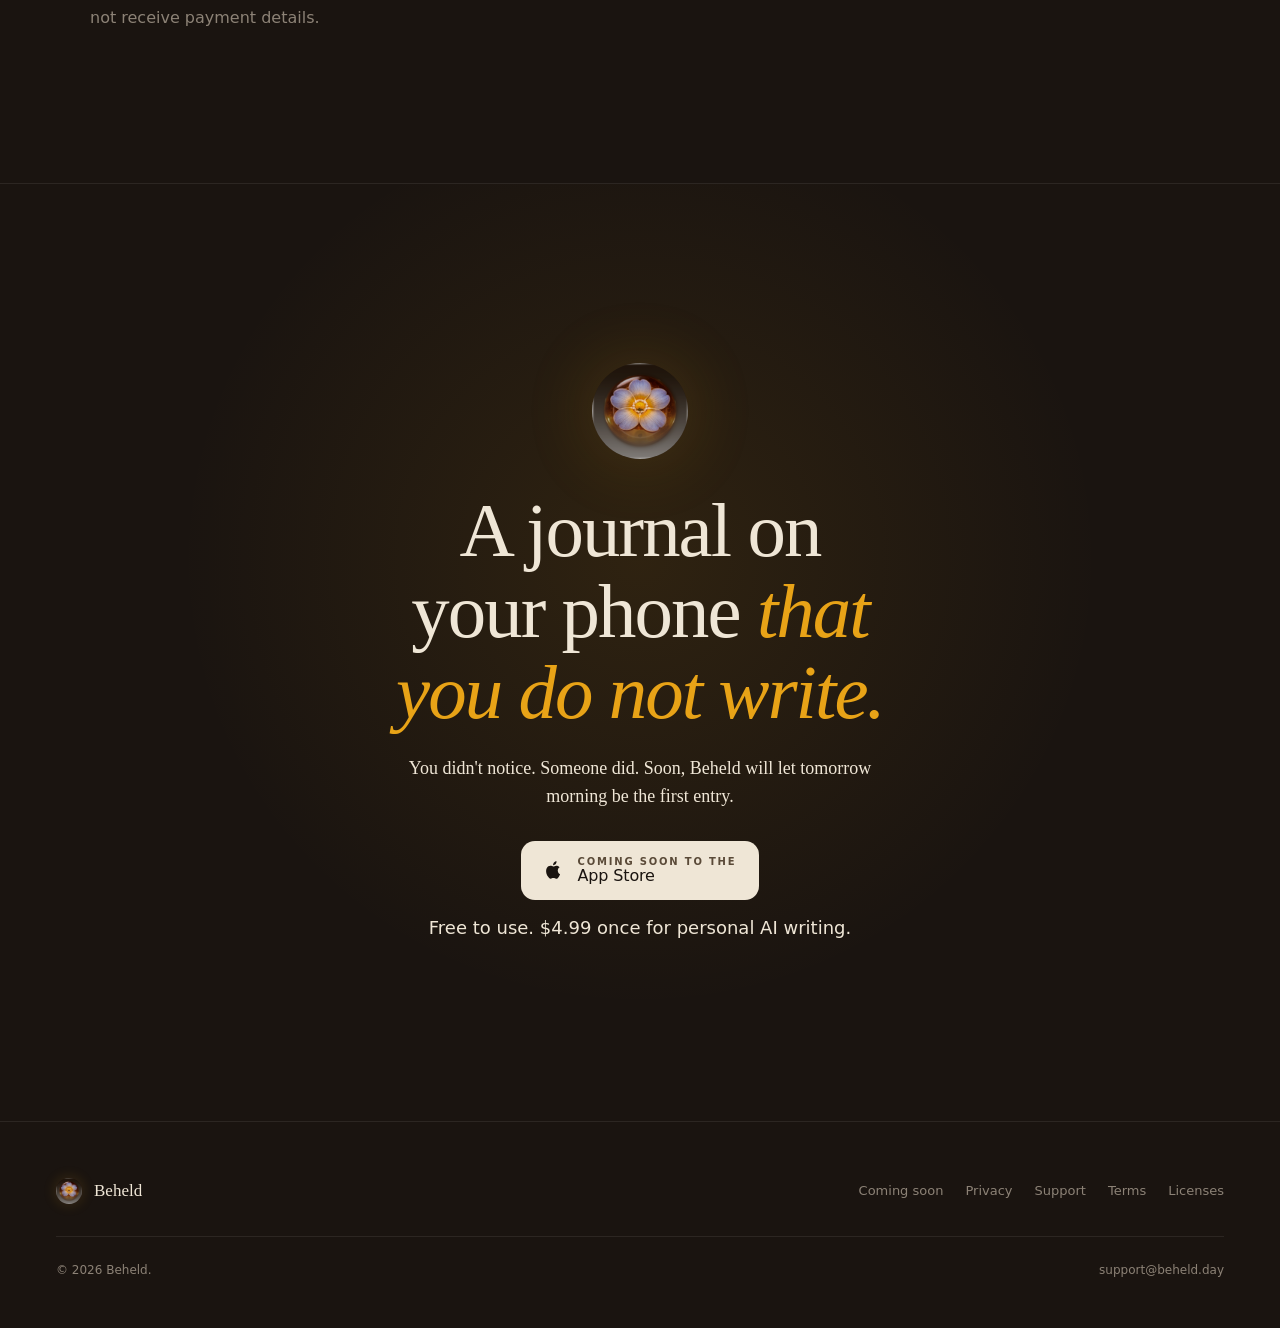
==== commit 63c2dc3d: "Privacy data-rights + site/email section; consistency and a11y fixes - privacy: add 'Your choices an" ====
--- a/public/index.html
+++ b/public/index.html
@@ -389,7 +389,7 @@
         <p class="tag">You didn't notice. Someone did.</p>
         <p class="lede">A self-writing movement journal for iPhone. Every morning, a nameless companion writes about how you moved through the world the day before — in landmarks, not numbers.</p>
         <div class="ctas">
-          <a href="mailto:support@beheld.day?subject=Beheld%20launch%20news" class="cta-appstore">
+          <a href="mailto:support@beheld.day?subject=Beheld%20launch%20news" class="cta-appstore" title="Email us for launch news" aria-label="Coming soon to the App Store — email us for launch news">
             <span class="glyph"><svg viewBox="0 0 24 24"><path d="M17.2 12.6c0-2.3 1.9-3.4 2-3.5-1.1-1.6-2.8-1.8-3.4-1.8-1.4-.1-2.8.9-3.5.9-.7 0-1.9-.8-3.1-.8-1.6 0-3.1.9-3.9 2.4-1.7 2.9-.4 7.1 1.2 9.4.8 1.1 1.7 2.4 2.9 2.4 1.2-.1 1.6-.8 3-.8s1.8.8 3.1.8c1.3 0 2.1-1.1 2.9-2.3.9-1.3 1.3-2.6 1.3-2.7-.1 0-2.5-.9-2.5-3.7zM15 5.4c.6-.8 1-1.9.9-3-.9 0-2.1.6-2.8 1.4-.6.7-1.1 1.8-1 2.9 1 .1 2.1-.5 2.9-1.3z"/></svg></span>
             <span class="stack"><small>Coming soon to the</small><span>App Store</span></span>
           </a>
@@ -531,7 +531,7 @@
       <div class="col">
         <div class="kicker">Free, then personal</div>
         <h3>One free companion. One <em>small purchase.</em></h3>
-        <p>The free version keeps writing, every morning, forever. A one-time $4.99 purchase unlocks Personalization, and the companion begins to write about your own movement in more specific ways.</p>
+        <p>The free version keeps writing, every morning — no subscription, no time limit. A one-time $4.99 purchase unlocks Personalization, and the companion begins to write about your own movement in more specific ways.</p>
         <p class="fine">$4.99 once. No subscription. No upsells.</p>
       </div>
     </div>
@@ -542,7 +542,7 @@
     <div class="seal" aria-hidden="true"></div>
     <h2>A journal on your phone <em>that you do not write.</em></h2>
     <p>You didn't notice. Someone did. Soon, Beheld will let tomorrow morning be the first entry.</p>
-    <a href="mailto:support@beheld.day?subject=Beheld%20launch%20news" class="cta-appstore">
+    <a href="mailto:support@beheld.day?subject=Beheld%20launch%20news" class="cta-appstore" title="Email us for launch news" aria-label="Coming soon to the App Store — email us for launch news">
       <span class="glyph"><svg viewBox="0 0 24 24"><path d="M17.2 12.6c0-2.3 1.9-3.4 2-3.5-1.1-1.6-2.8-1.8-3.4-1.8-1.4-.1-2.8.9-3.5.9-.7 0-1.9-.8-3.1-.8-1.6 0-3.1.9-3.9 2.4-1.7 2.9-.4 7.1 1.2 9.4.8 1.1 1.7 2.4 2.9 2.4 1.2-.1 1.6-.8 3-.8s1.8.8 3.1.8c1.3 0 2.1-1.1 2.9-2.3.9-1.3 1.3-2.6 1.3-2.7-.1 0-2.5-.9-2.5-3.7zM15 5.4c.6-.8 1-1.9.9-3-.9 0-2.1.6-2.8 1.4-.6.7-1.1 1.8-1 2.9 1 .1 2.1-.5 2.9-1.3z"/></svg></span>
       <span class="stack"><small>Coming soon to the</small><span>App Store</span></span>
     </a>
@@ -552,7 +552,7 @@
   <footer class="site-foot">
     <div class="brand"><div class="icon-stone"></div><span>Beheld</span></div>
     <nav>
-      <a href="mailto:support@beheld.day?subject=Beheld%20launch%20news">Coming soon</a>
+      <a href="mailto:support@beheld.day?subject=Beheld%20launch%20news" title="Email us for launch news" aria-label="Coming soon — email us for launch news">Coming soon</a>
       <a href="privacy.html">Privacy</a>
       <a href="support.html">Support</a>
       <a href="terms.html">Terms</a>
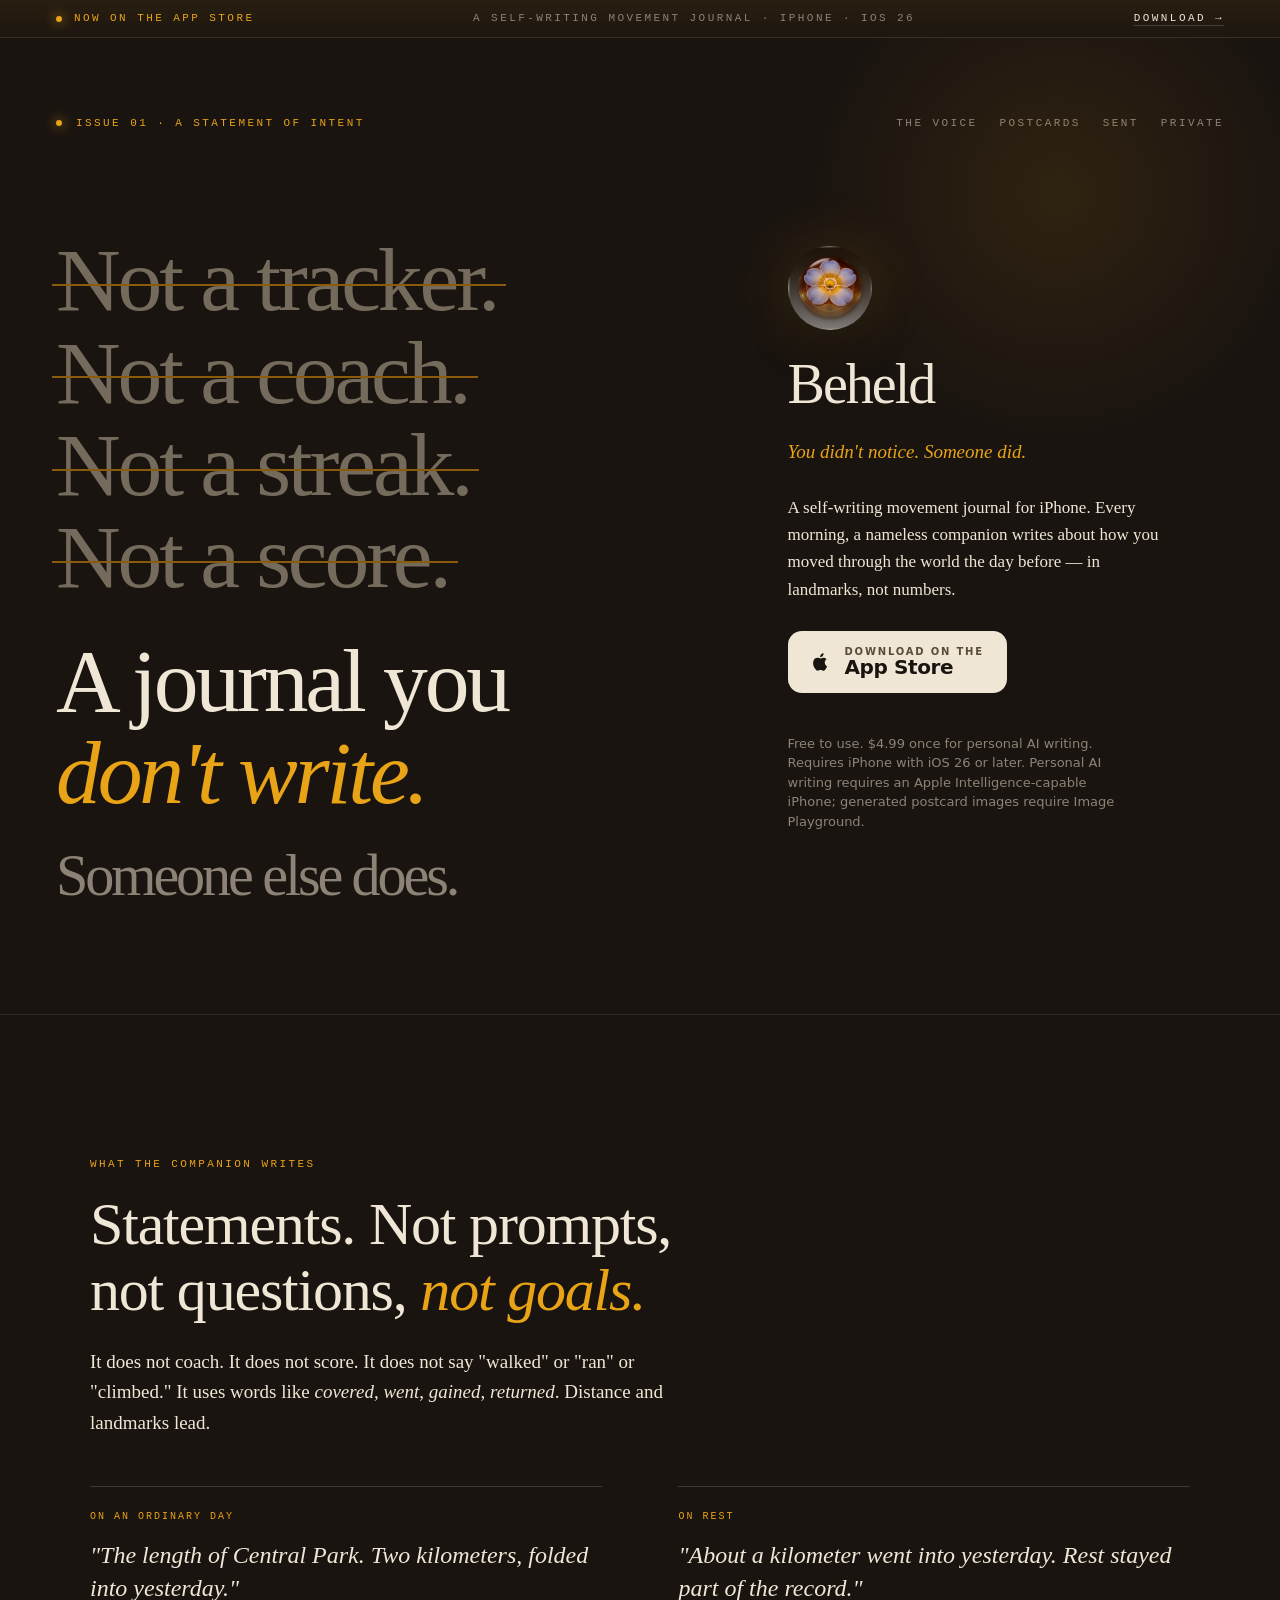
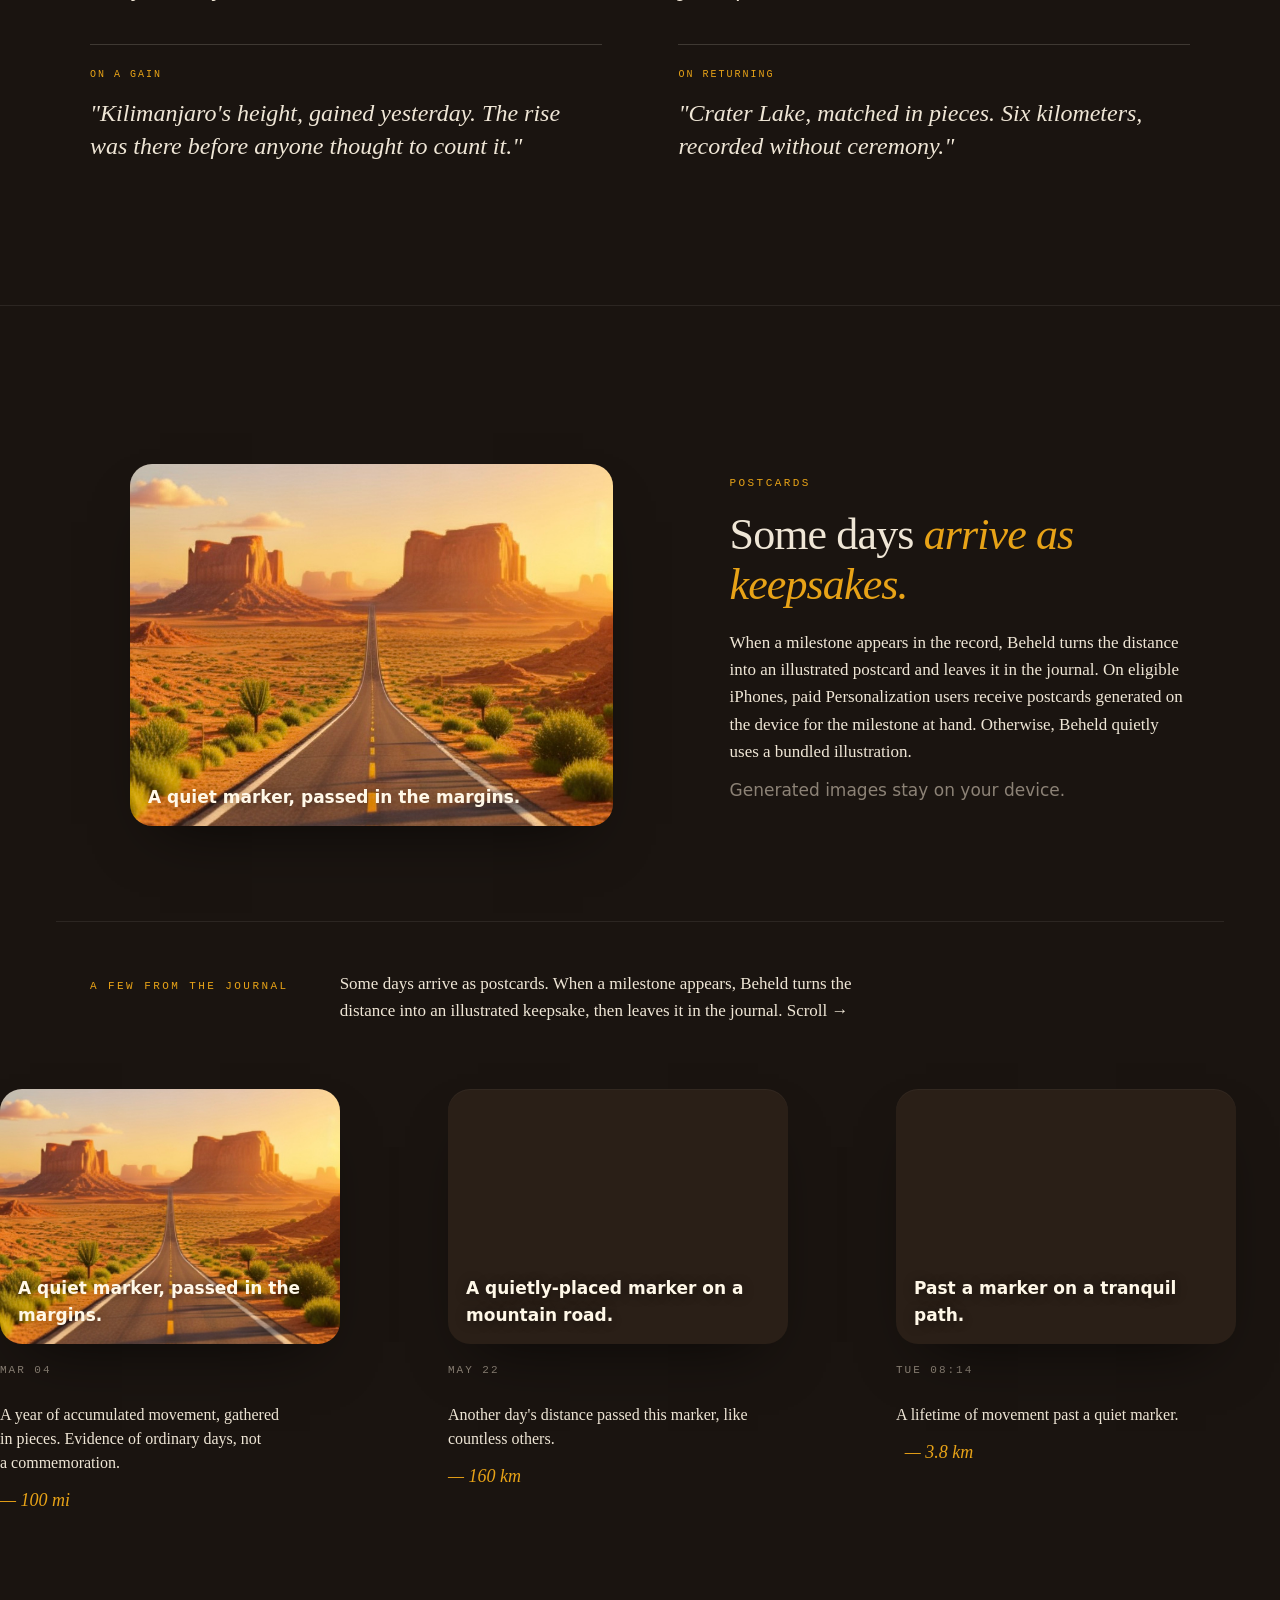
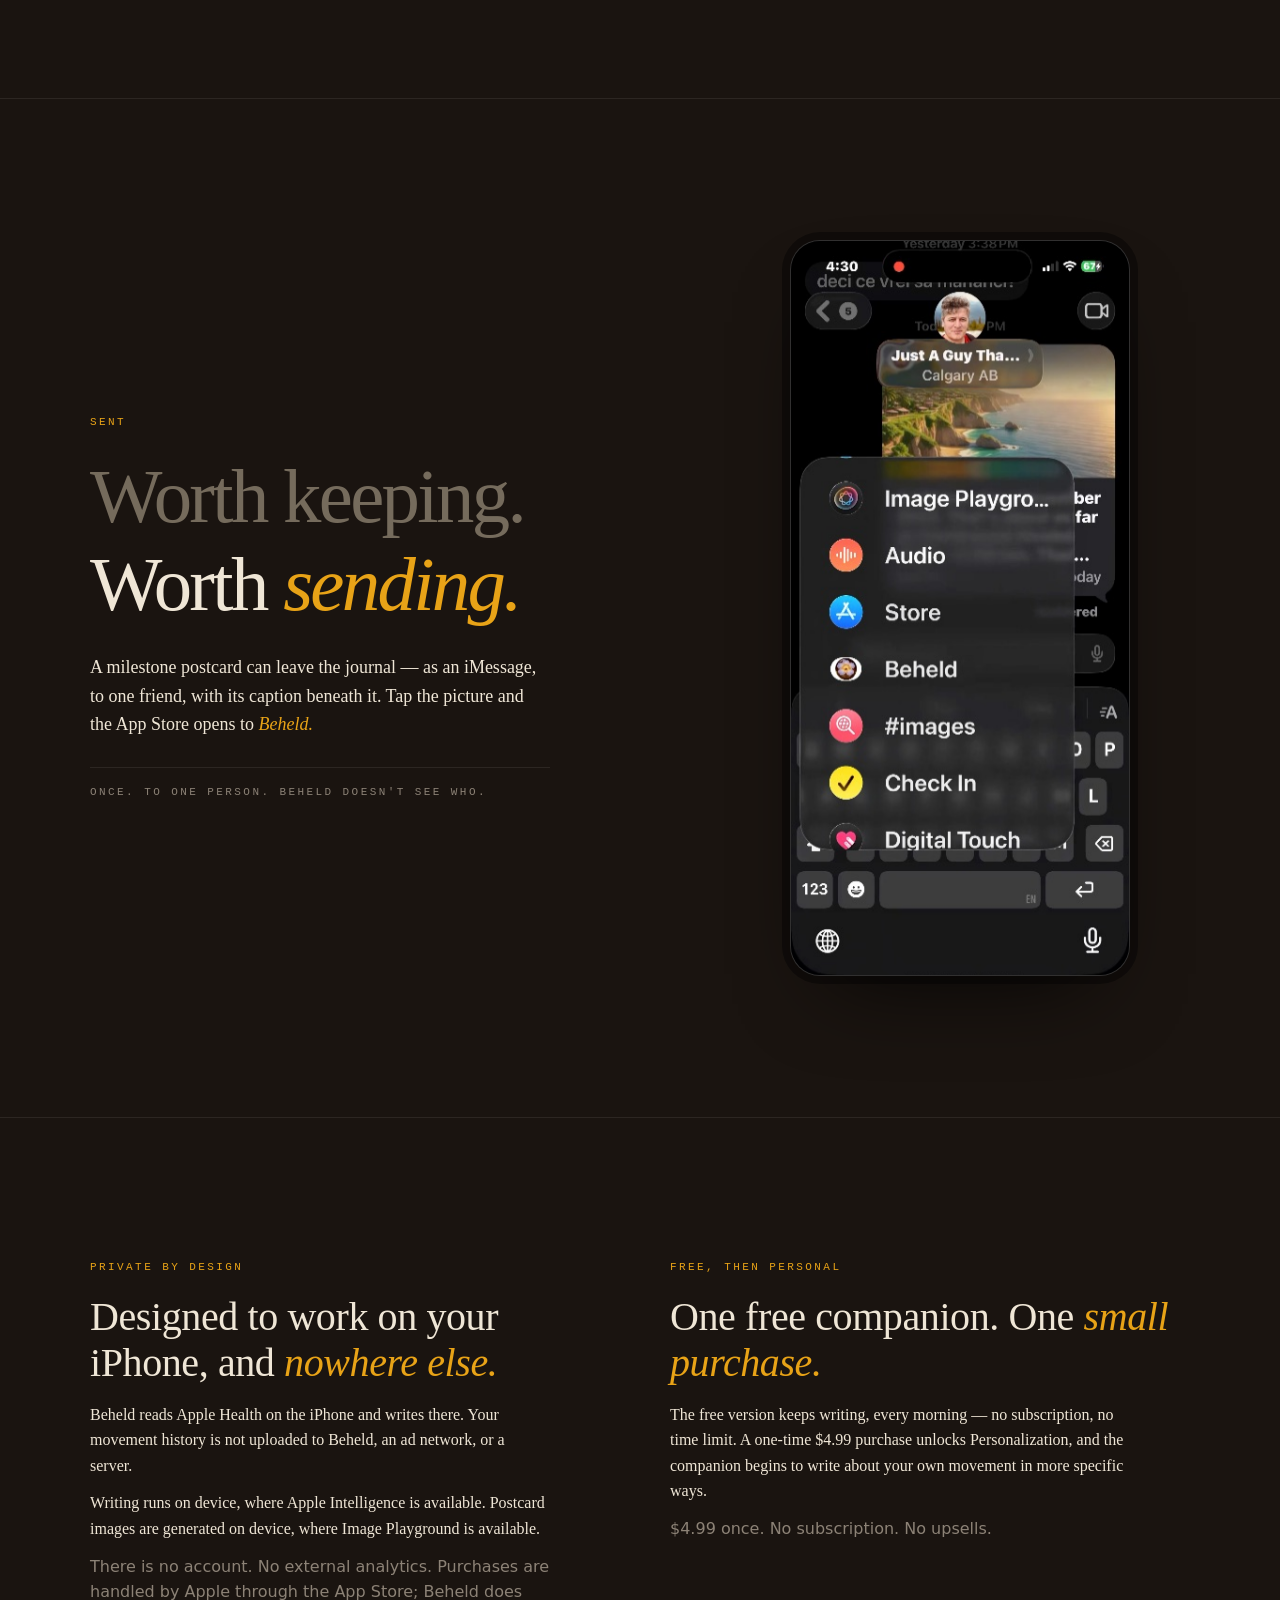
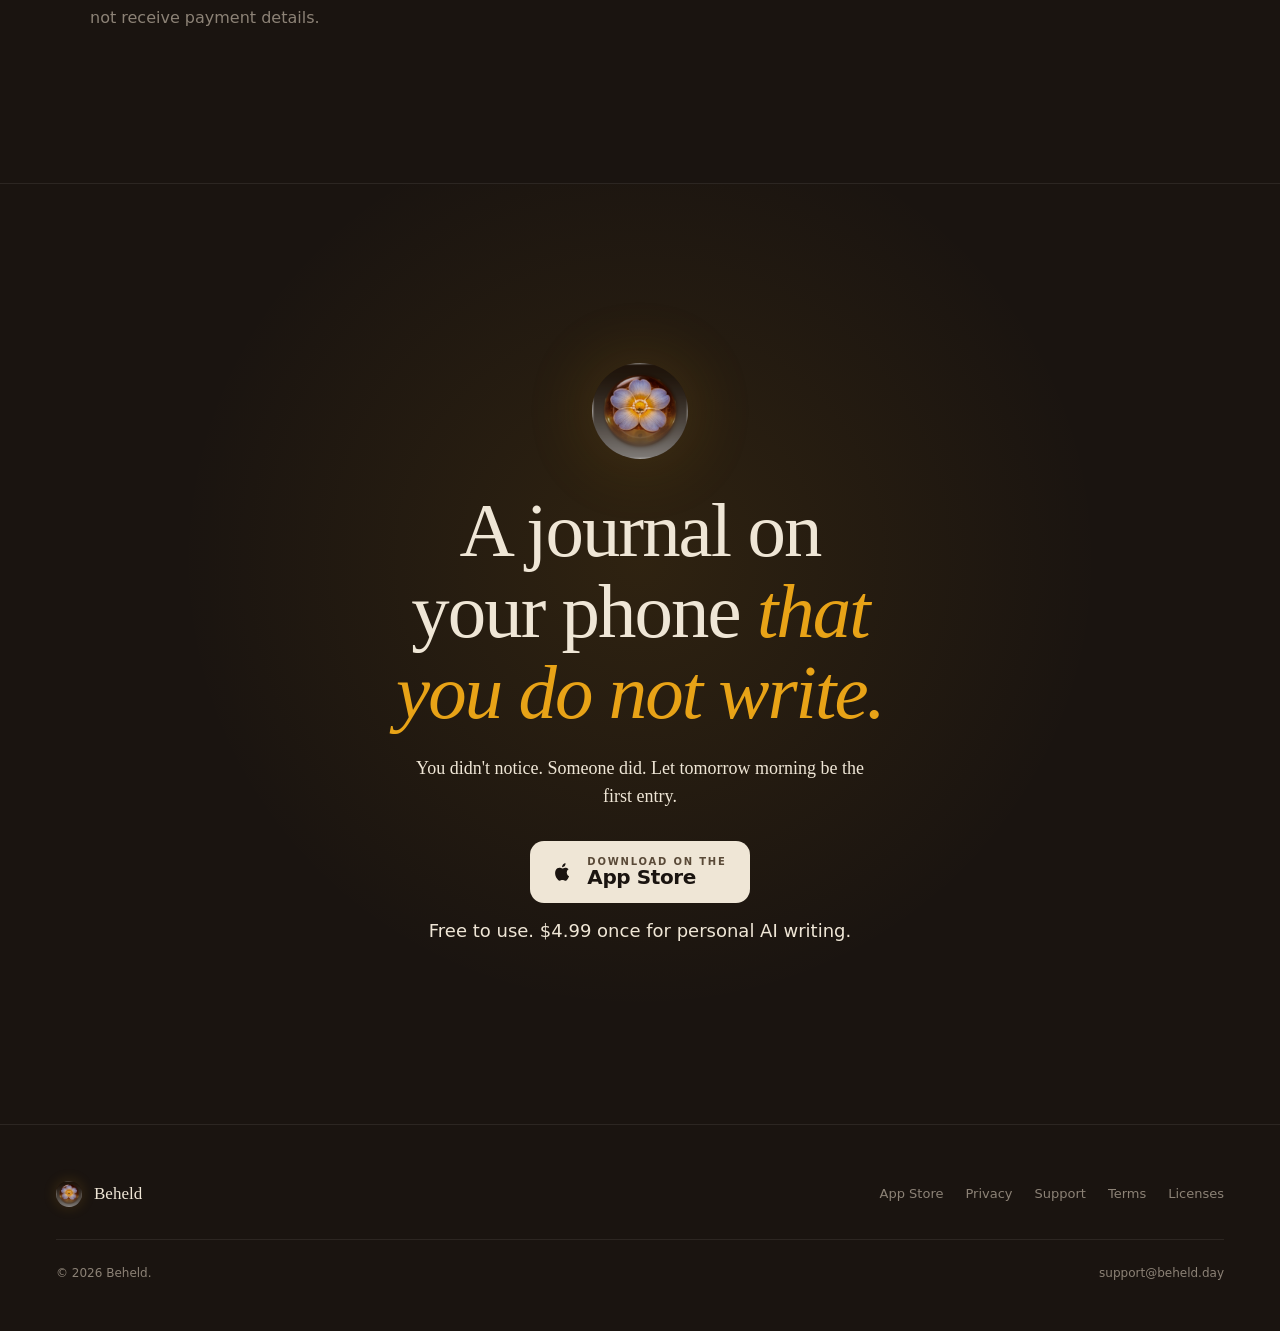
==== commit 35c3dcd9: "Launch: point site at the live App Store listing - Replace pre-launch "Coming soon" CTAs and launch-" ====
--- a/public/index.html
+++ b/public/index.html
@@ -349,14 +349,14 @@
 <body class="mf">
 
   
-  <!-- ─── Launching soon banner ─── -->
+  <!-- ─── Now on the App Store banner ─── -->
   <div class="launch-banner">
     <div class="lb-left">
       <span class="lb-dot" aria-hidden="true"></span>
-      <span>Launching soon</span>
+      <span>Now on the App Store</span>
     </div>
     <div class="lb-mid">A self-writing movement journal &middot; iPhone &middot; iOS 26</div>
-    <div class="lb-right"><span class="lb-prefix">Stay in touch &mdash; </span><a href="mailto:support@beheld.day">support@beheld.day</a></div>
+    <div class="lb-right"><a href="https://apps.apple.com/app/id6760872350">Download &rarr;</a></div>
   </div>
 
 <!-- Hero -->
@@ -389,9 +389,9 @@
         <p class="tag">You didn't notice. Someone did.</p>
         <p class="lede">A self-writing movement journal for iPhone. Every morning, a nameless companion writes about how you moved through the world the day before — in landmarks, not numbers.</p>
         <div class="ctas">
-          <a href="mailto:support@beheld.day?subject=Beheld%20launch%20news" class="cta-appstore" title="Email us for launch news" aria-label="Coming soon to the App Store — email us for launch news">
+          <a href="https://apps.apple.com/app/id6760872350" class="cta-appstore">
             <span class="glyph"><svg viewBox="0 0 24 24"><path d="M17.2 12.6c0-2.3 1.9-3.4 2-3.5-1.1-1.6-2.8-1.8-3.4-1.8-1.4-.1-2.8.9-3.5.9-.7 0-1.9-.8-3.1-.8-1.6 0-3.1.9-3.9 2.4-1.7 2.9-.4 7.1 1.2 9.4.8 1.1 1.7 2.4 2.9 2.4 1.2-.1 1.6-.8 3-.8s1.8.8 3.1.8c1.3 0 2.1-1.1 2.9-2.3.9-1.3 1.3-2.6 1.3-2.7-.1 0-2.5-.9-2.5-3.7zM15 5.4c.6-.8 1-1.9.9-3-.9 0-2.1.6-2.8 1.4-.6.7-1.1 1.8-1 2.9 1 .1 2.1-.5 2.9-1.3z"/></svg></span>
-            <span class="stack"><small>Coming soon to the</small><span>App Store</span></span>
+            <span class="stack"><small>Download on the</small><span>App Store</span></span>
           </a>
         </div>
         <p class="fine">Free to use. $4.99 once for personal AI writing. Requires iPhone with iOS 26 or later. Personal AI writing requires an Apple Intelligence-capable iPhone; generated postcard images require Image Playground.</p>
@@ -541,10 +541,10 @@
   <section class="mf-finale">
     <div class="seal" aria-hidden="true"></div>
     <h2>A journal on your phone <em>that you do not write.</em></h2>
-    <p>You didn't notice. Someone did. Soon, Beheld will let tomorrow morning be the first entry.</p>
-    <a href="mailto:support@beheld.day?subject=Beheld%20launch%20news" class="cta-appstore" title="Email us for launch news" aria-label="Coming soon to the App Store — email us for launch news">
+    <p>You didn't notice. Someone did. Let tomorrow morning be the first entry.</p>
+    <a href="https://apps.apple.com/app/id6760872350" class="cta-appstore">
       <span class="glyph"><svg viewBox="0 0 24 24"><path d="M17.2 12.6c0-2.3 1.9-3.4 2-3.5-1.1-1.6-2.8-1.8-3.4-1.8-1.4-.1-2.8.9-3.5.9-.7 0-1.9-.8-3.1-.8-1.6 0-3.1.9-3.9 2.4-1.7 2.9-.4 7.1 1.2 9.4.8 1.1 1.7 2.4 2.9 2.4 1.2-.1 1.6-.8 3-.8s1.8.8 3.1.8c1.3 0 2.1-1.1 2.9-2.3.9-1.3 1.3-2.6 1.3-2.7-.1 0-2.5-.9-2.5-3.7zM15 5.4c.6-.8 1-1.9.9-3-.9 0-2.1.6-2.8 1.4-.6.7-1.1 1.8-1 2.9 1 .1 2.1-.5 2.9-1.3z"/></svg></span>
-      <span class="stack"><small>Coming soon to the</small><span>App Store</span></span>
+      <span class="stack"><small>Download on the</small><span>App Store</span></span>
     </a>
     <p class="fine">Free to use. $4.99 once for personal AI writing.</p>
   </section>
@@ -552,7 +552,7 @@
   <footer class="site-foot">
     <div class="brand"><div class="icon-stone"></div><span>Beheld</span></div>
     <nav>
-      <a href="mailto:support@beheld.day?subject=Beheld%20launch%20news" title="Email us for launch news" aria-label="Coming soon — email us for launch news">Coming soon</a>
+      <a href="https://apps.apple.com/app/id6760872350">App Store</a>
       <a href="privacy.html">Privacy</a>
       <a href="support.html">Support</a>
       <a href="terms.html">Terms</a>
--- a/public/base.css
+++ b/public/base.css
@@ -99,6 +99,7 @@
 .cta-appstore .glyph svg { width: 22px; height: 22px; fill: var(--warm-black); }
 .cta-appstore .stack { display: flex; flex-direction: column; line-height: 1.1; align-items: flex-start; }
 .cta-appstore .stack small { font-size: 10px; letter-spacing: 0.18em; text-transform: uppercase; color: #5A4A38; font-weight: 600; }
+.cta-appstore .stack > span { display: block; font-size: 20px; font-weight: 600; line-height: 1.05; letter-spacing: -0.02em; color: var(--warm-black); }
 
 .cta-ghost {
   display: inline-flex; align-items: center; gap: 8px;
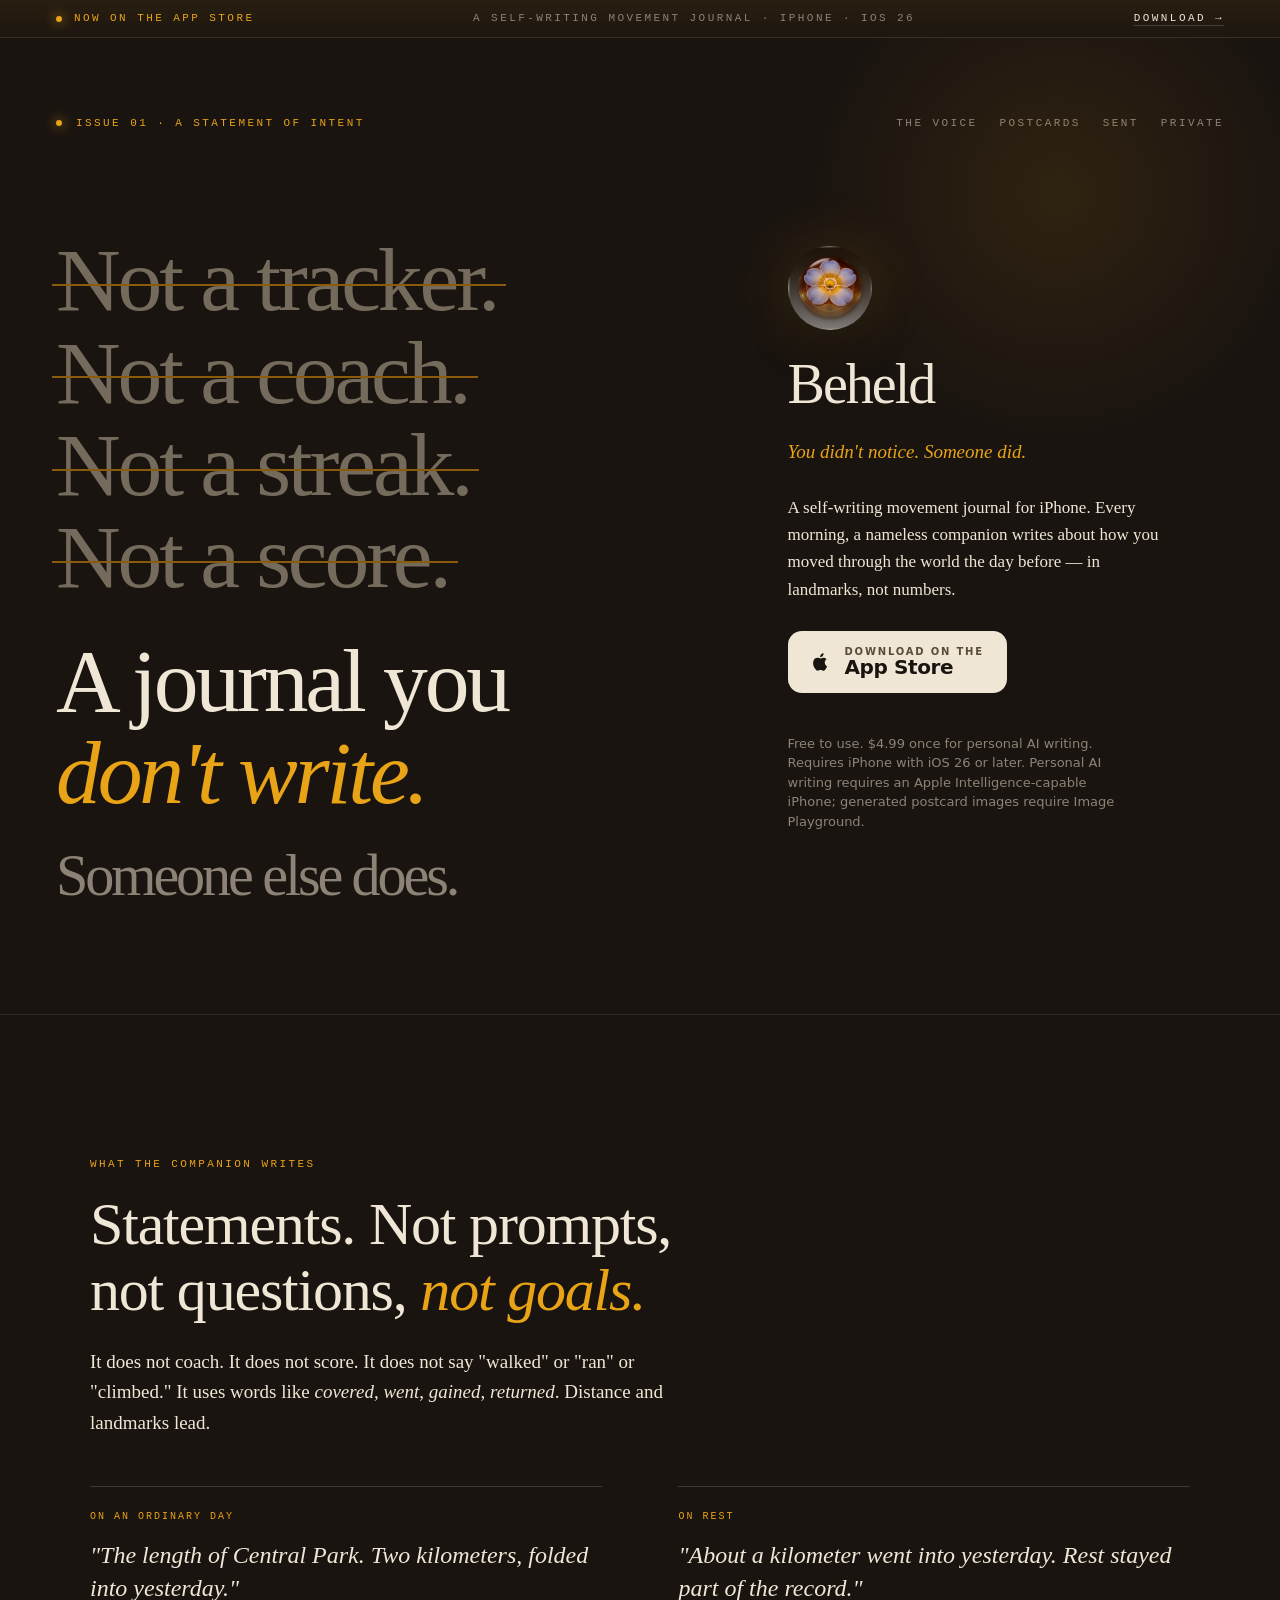
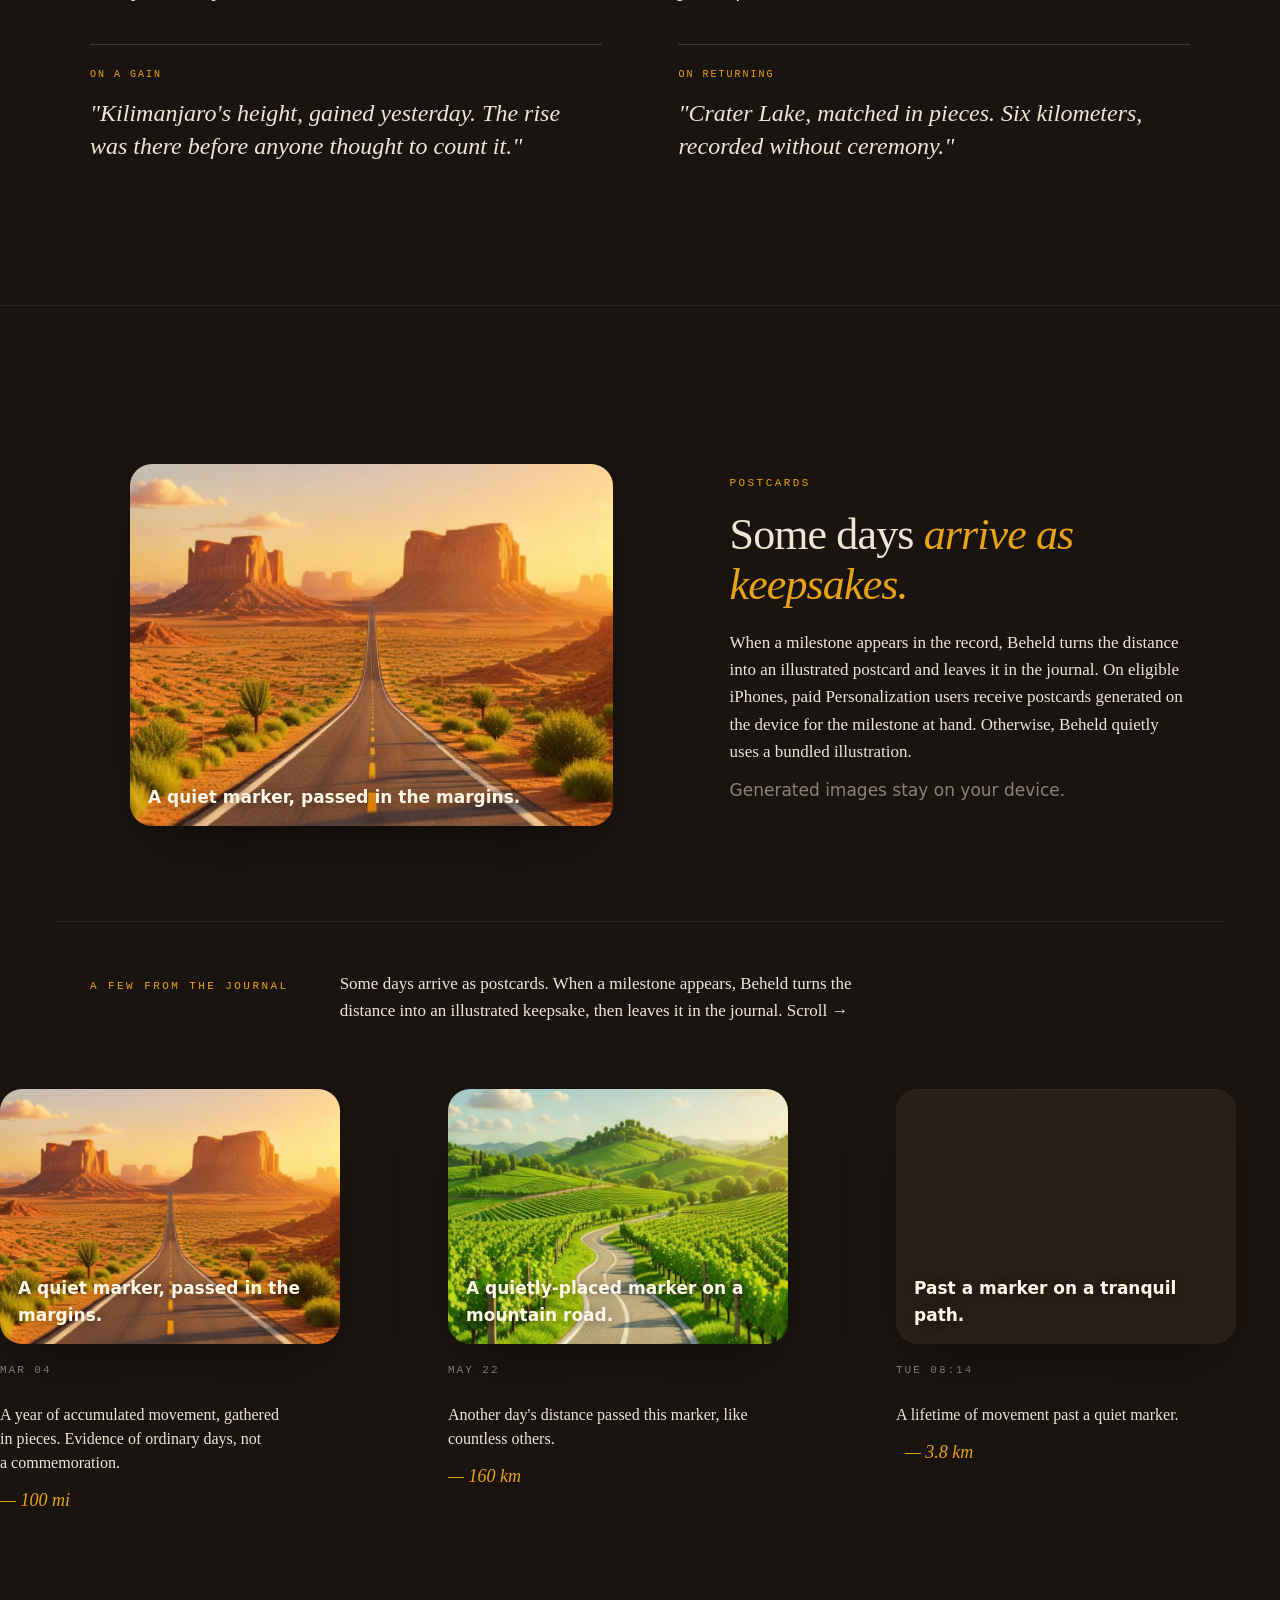
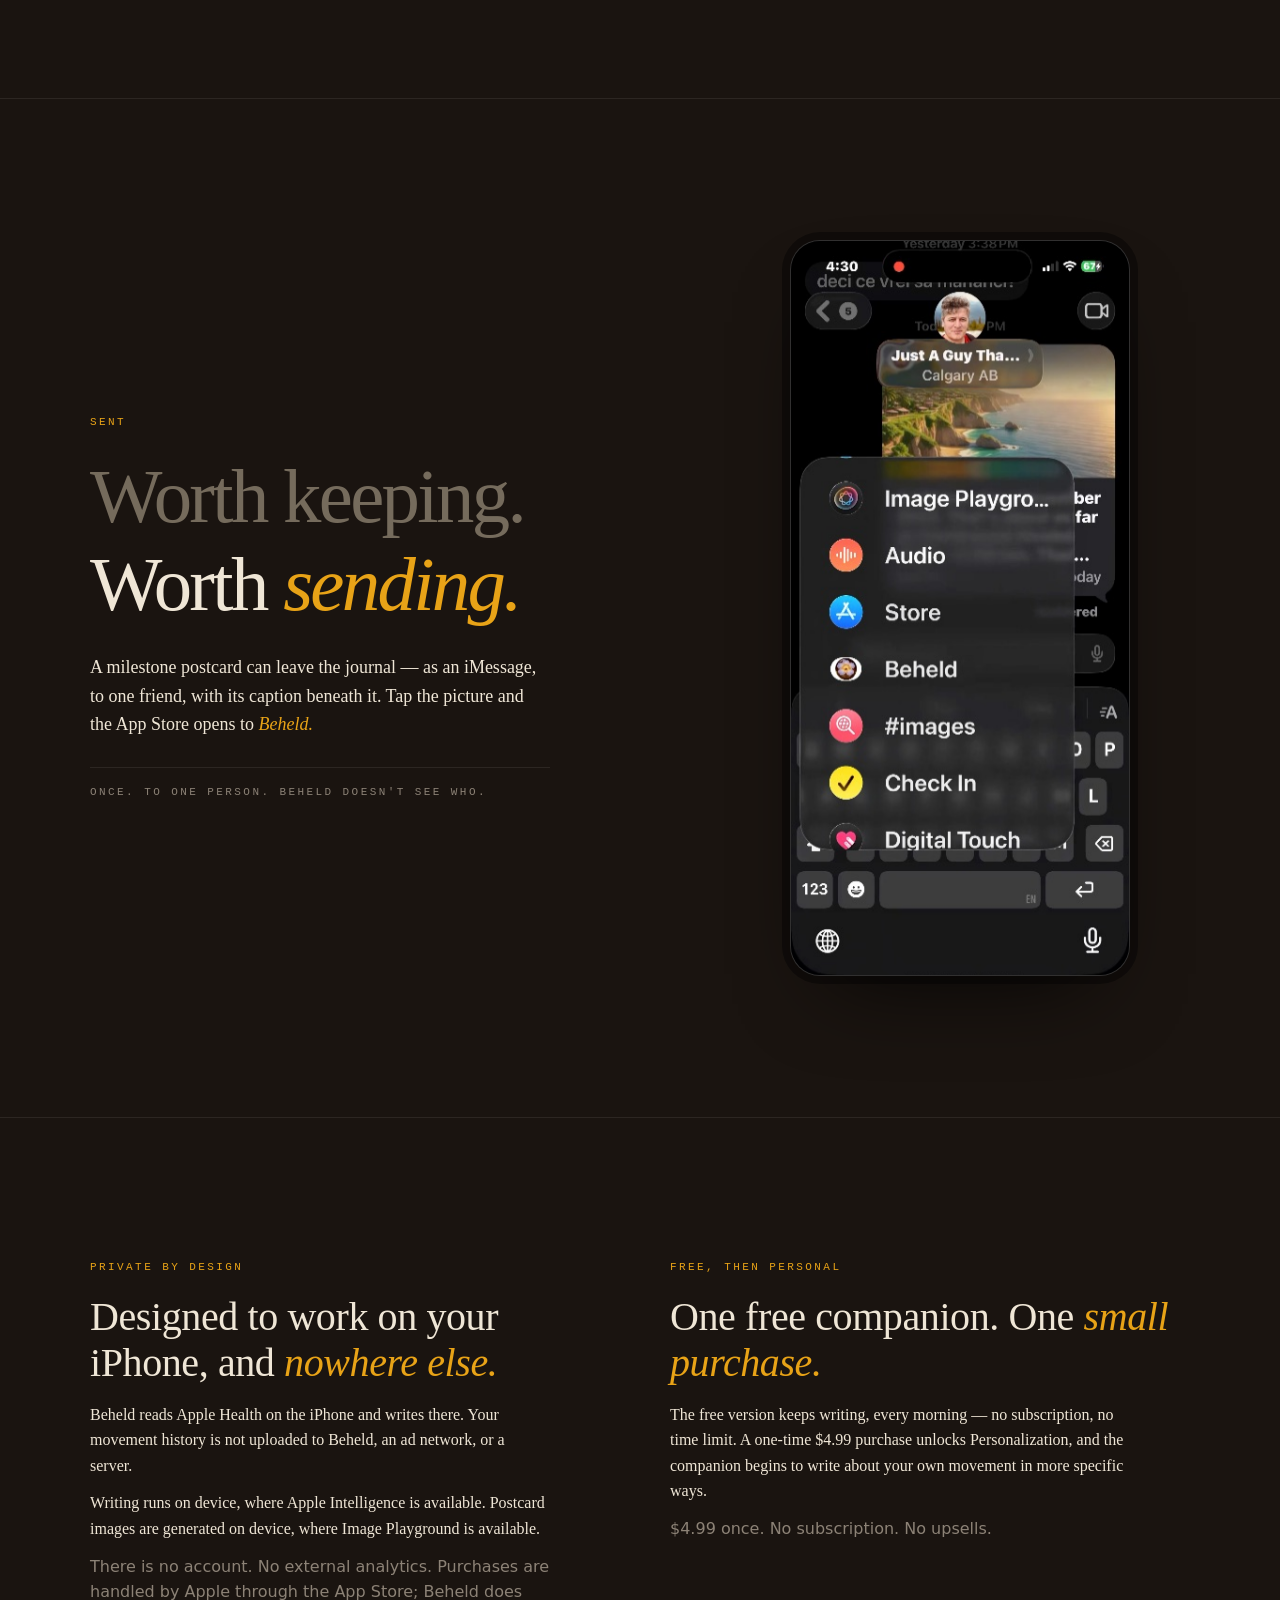
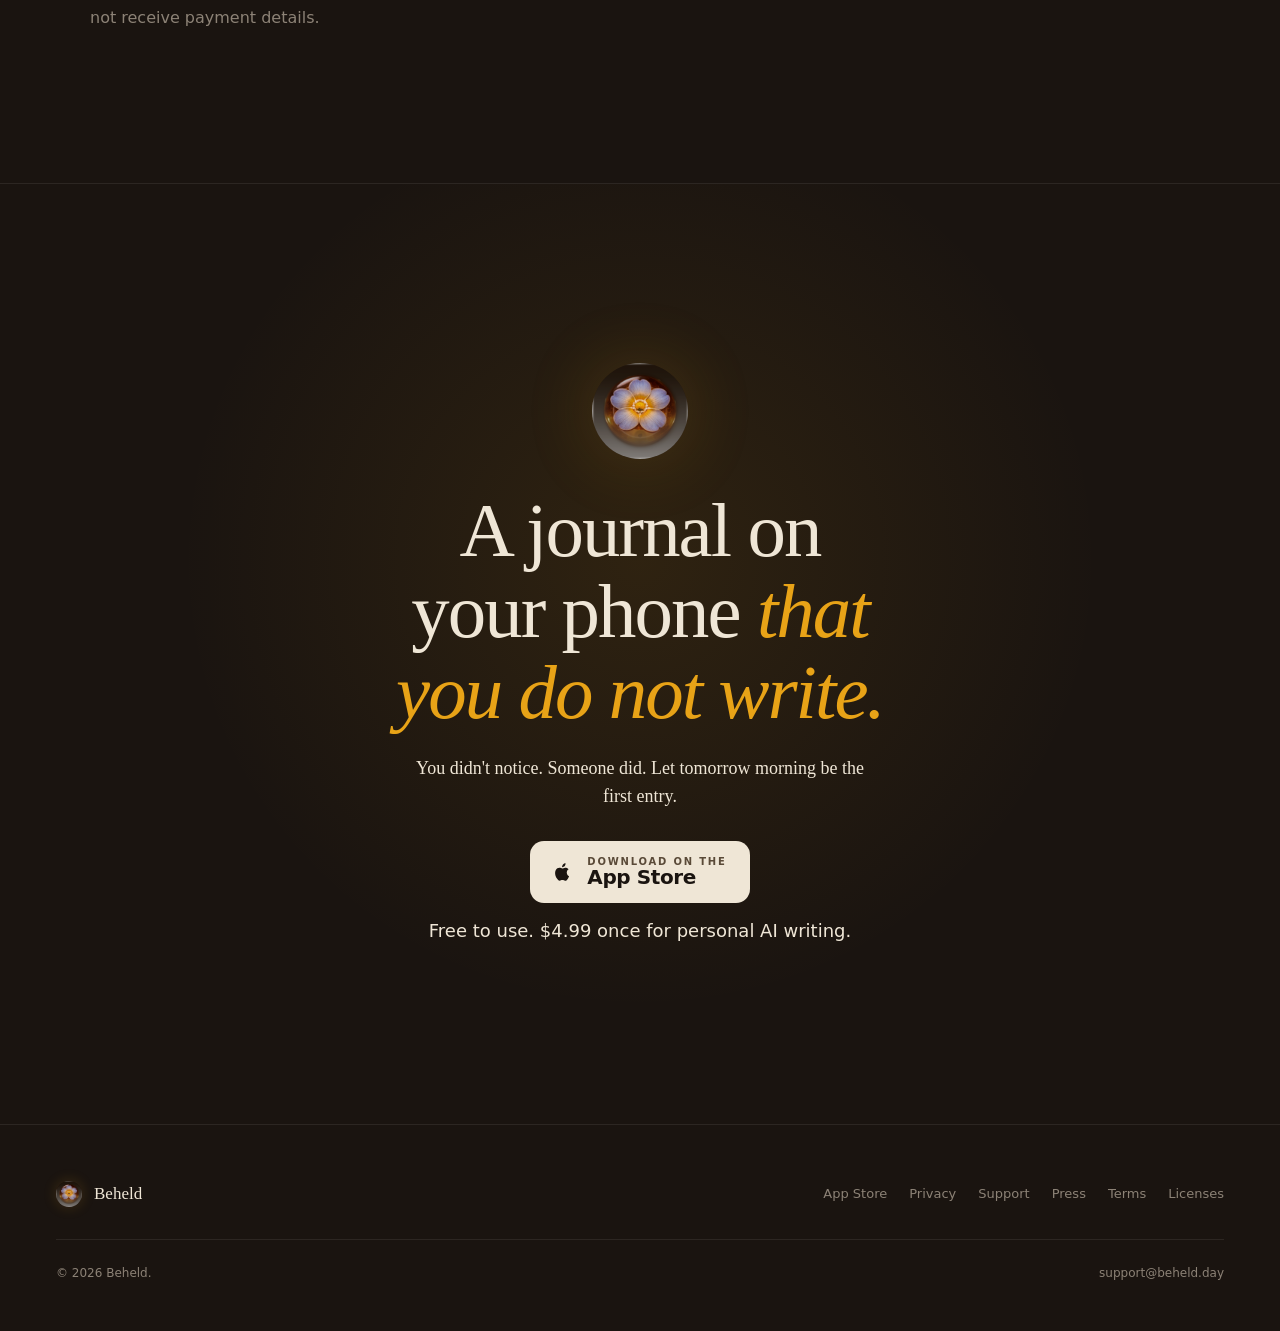
==== commit d06bbf75: "Add press kit page and link it from footer + sitemap New public/press.html: the press kit reskinned " ====
--- a/public/index.html
+++ b/public/index.html
@@ -555,6 +555,7 @@
       <a href="https://apps.apple.com/app/id6760872350">App Store</a>
       <a href="privacy.html">Privacy</a>
       <a href="support.html">Support</a>
+      <a href="press.html">Press</a>
       <a href="terms.html">Terms</a>
       <a href="licenses.html">Licenses</a>
     </nav>
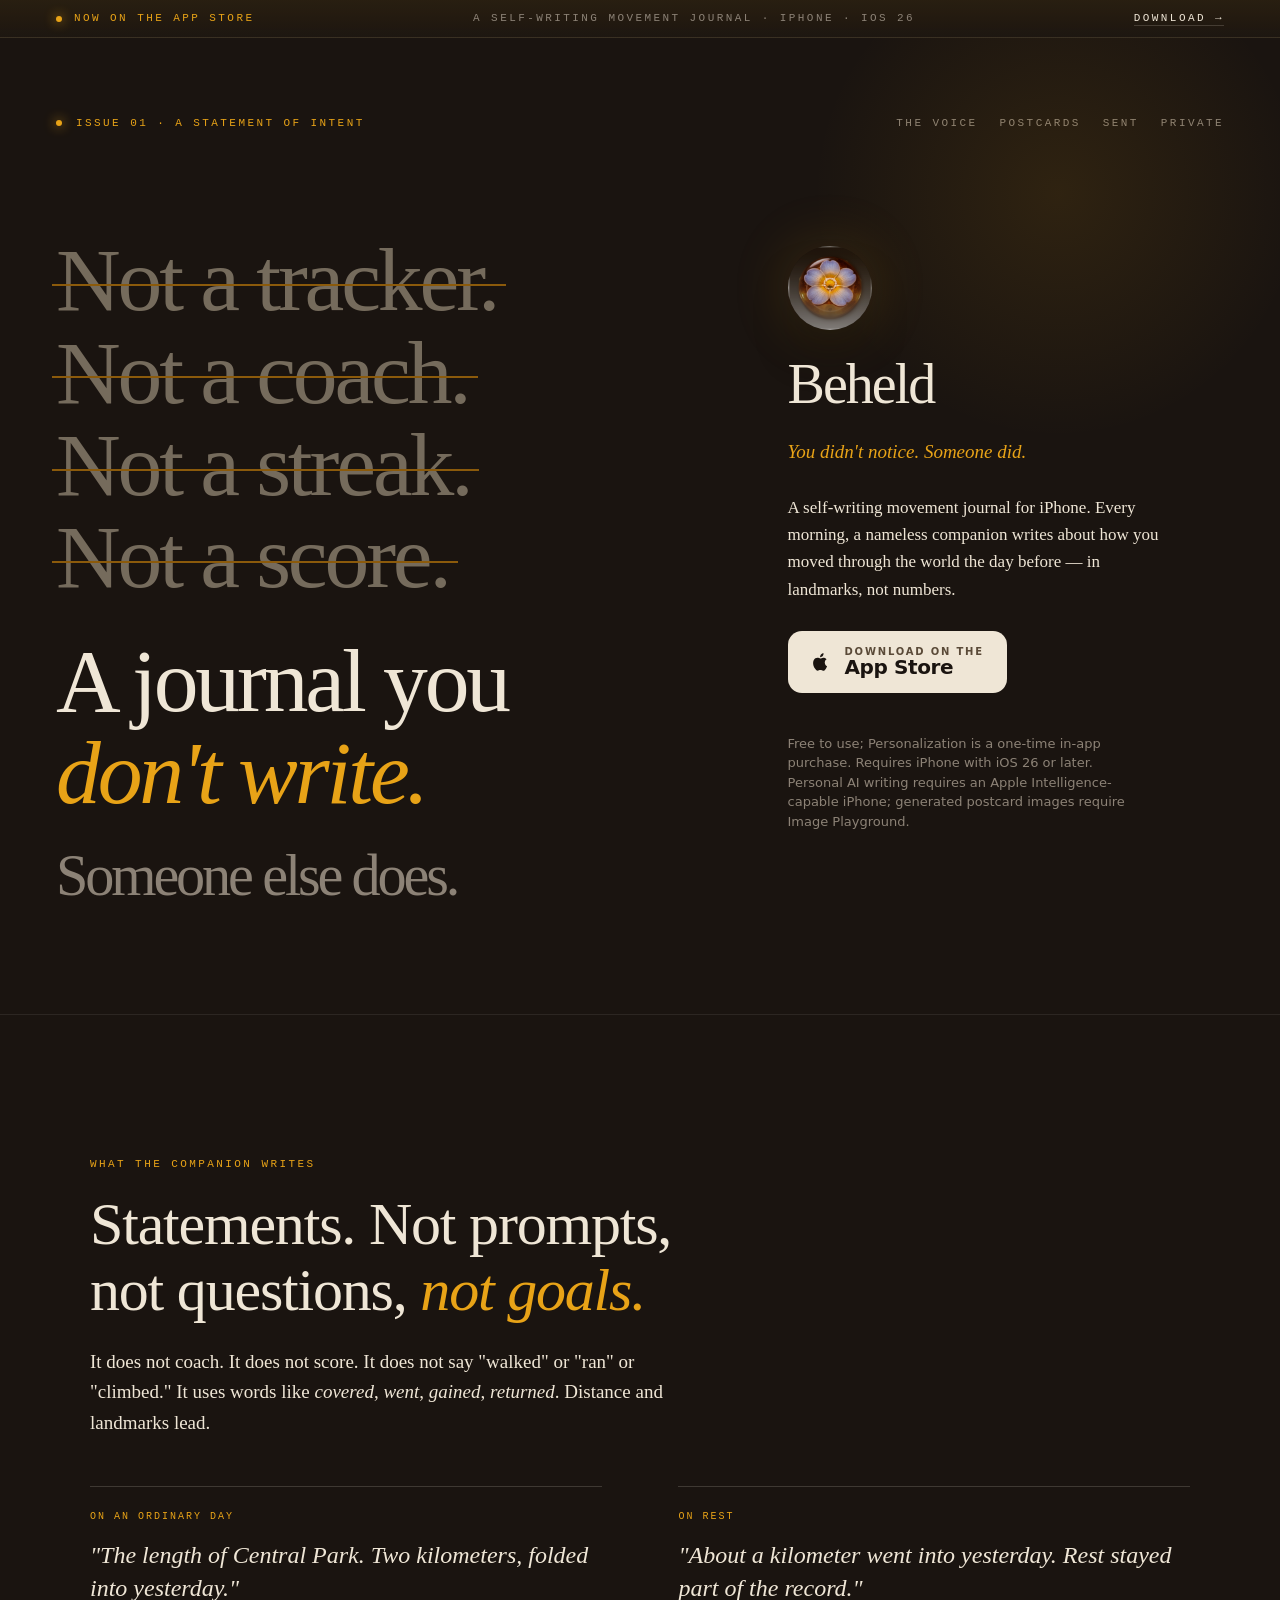
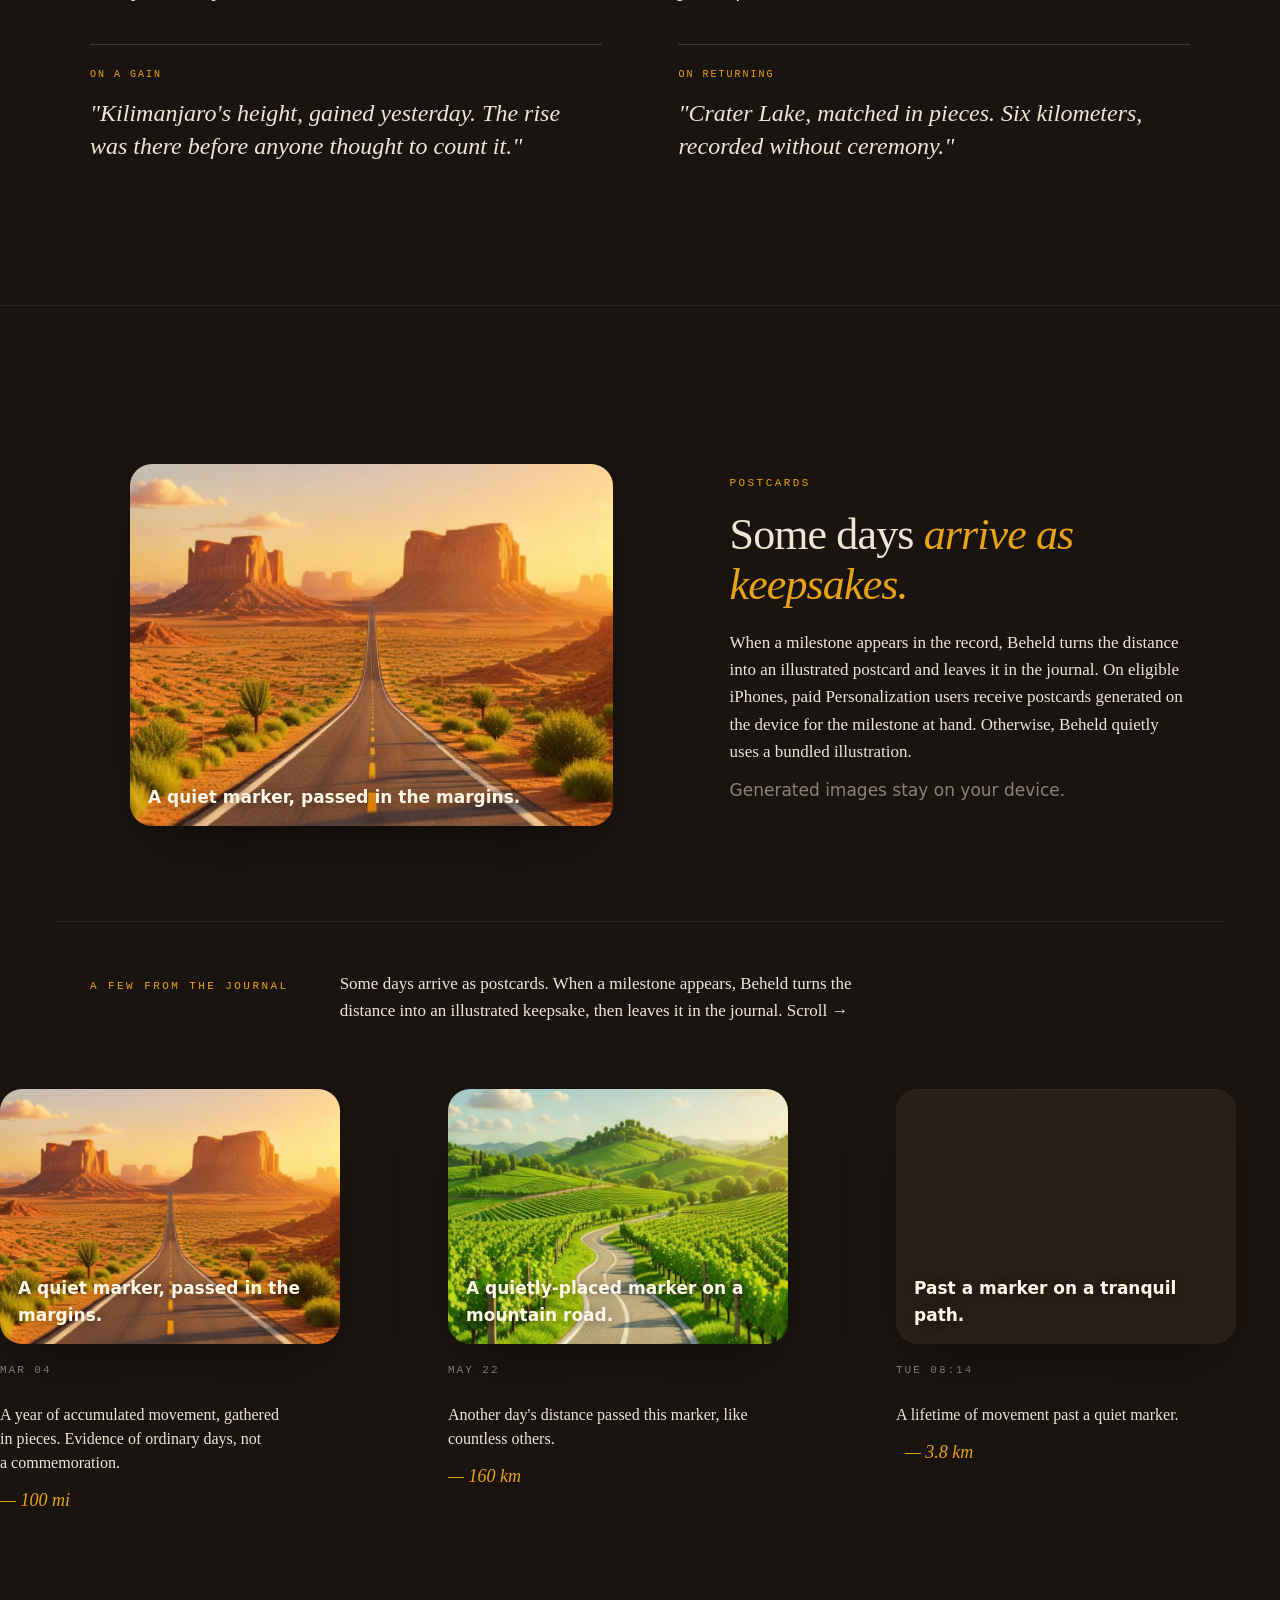
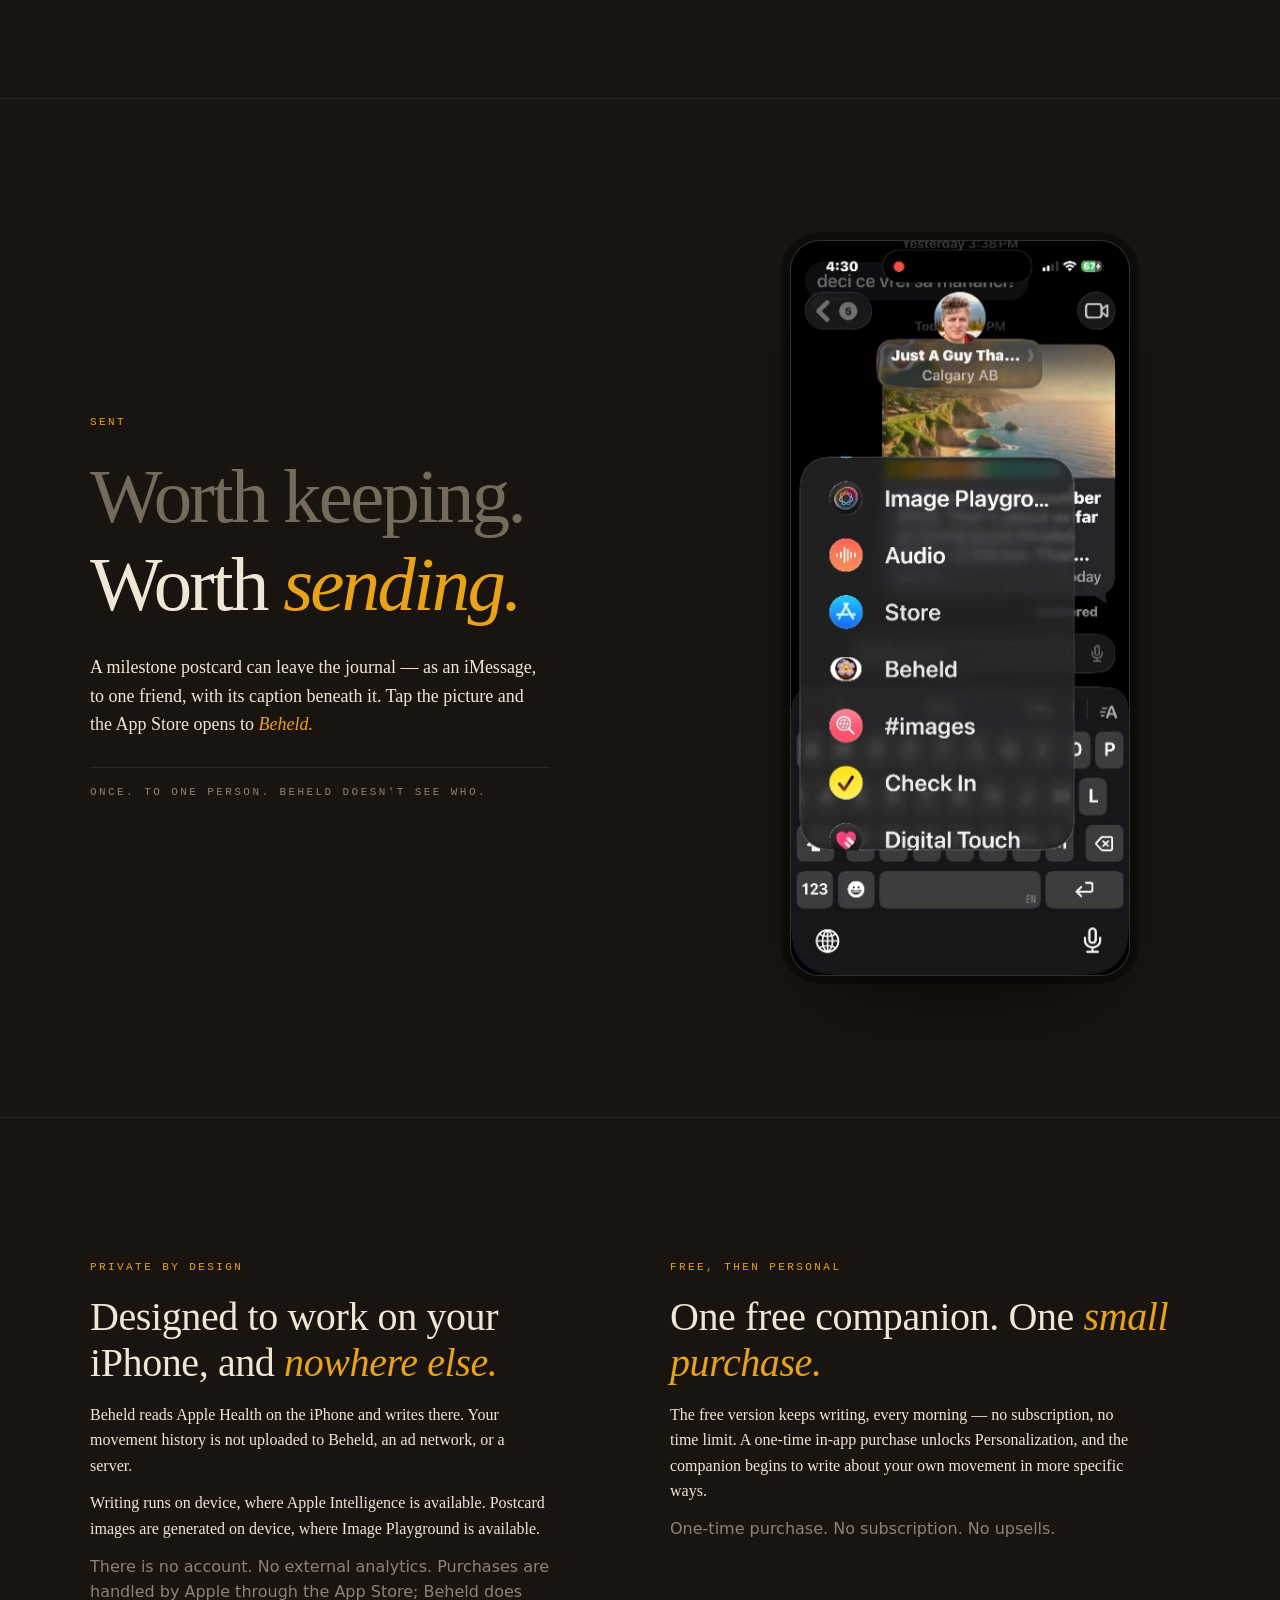
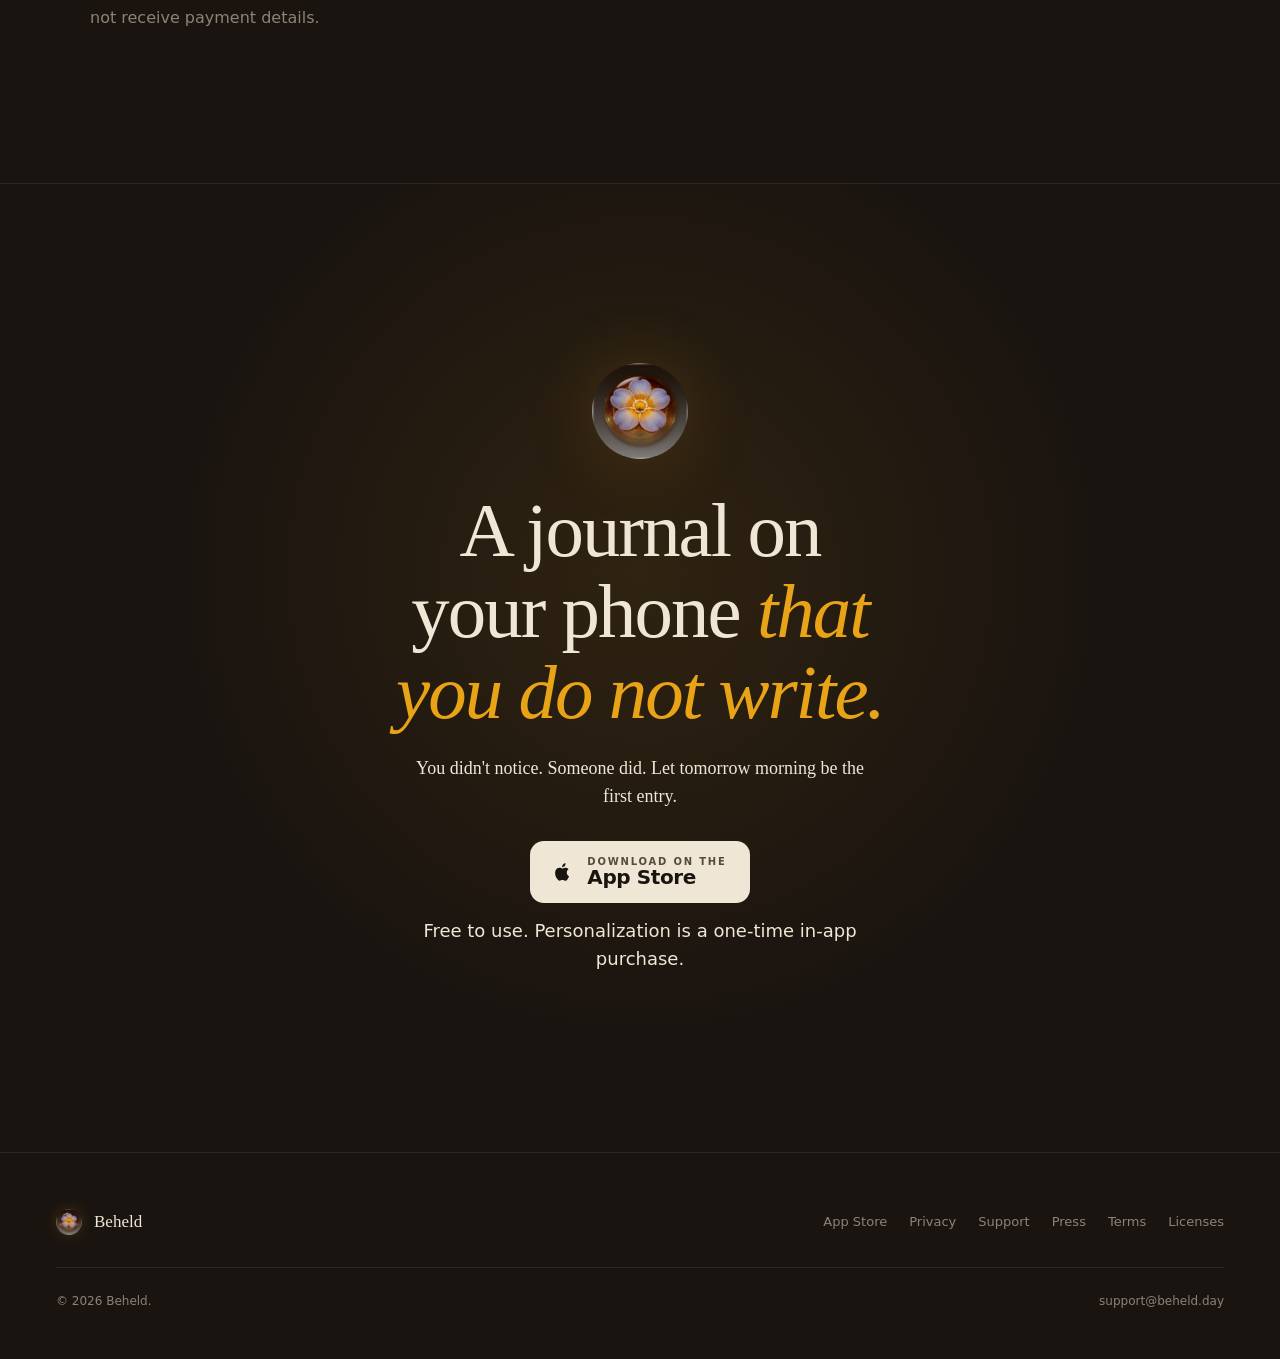
==== commit 4908fff6: "Soften pricing copy: drop exact USD price from marketing surfaces; localize the press fact sheet Her" ====
--- a/public/index.html
+++ b/public/index.html
@@ -394,7 +394,7 @@
             <span class="stack"><small>Download on the</small><span>App Store</span></span>
           </a>
         </div>
-        <p class="fine">Free to use. $4.99 once for personal AI writing. Requires iPhone with iOS 26 or later. Personal AI writing requires an Apple Intelligence-capable iPhone; generated postcard images require Image Playground.</p>
+        <p class="fine">Free to use; Personalization is a one-time in-app purchase. Requires iPhone with iOS 26 or later. Personal AI writing requires an Apple Intelligence-capable iPhone; generated postcard images require Image Playground.</p>
       </aside>
     </div>
   </section>
@@ -531,8 +531,8 @@
       <div class="col">
         <div class="kicker">Free, then personal</div>
         <h3>One free companion. One <em>small purchase.</em></h3>
-        <p>The free version keeps writing, every morning — no subscription, no time limit. A one-time $4.99 purchase unlocks Personalization, and the companion begins to write about your own movement in more specific ways.</p>
-        <p class="fine">$4.99 once. No subscription. No upsells.</p>
+        <p>The free version keeps writing, every morning — no subscription, no time limit. A one-time in-app purchase unlocks Personalization, and the companion begins to write about your own movement in more specific ways.</p>
+        <p class="fine">One-time purchase. No subscription. No upsells.</p>
       </div>
     </div>
   </section>
@@ -546,7 +546,7 @@
       <span class="glyph"><svg viewBox="0 0 24 24"><path d="M17.2 12.6c0-2.3 1.9-3.4 2-3.5-1.1-1.6-2.8-1.8-3.4-1.8-1.4-.1-2.8.9-3.5.9-.7 0-1.9-.8-3.1-.8-1.6 0-3.1.9-3.9 2.4-1.7 2.9-.4 7.1 1.2 9.4.8 1.1 1.7 2.4 2.9 2.4 1.2-.1 1.6-.8 3-.8s1.8.8 3.1.8c1.3 0 2.1-1.1 2.9-2.3.9-1.3 1.3-2.6 1.3-2.7-.1 0-2.5-.9-2.5-3.7zM15 5.4c.6-.8 1-1.9.9-3-.9 0-2.1.6-2.8 1.4-.6.7-1.1 1.8-1 2.9 1 .1 2.1-.5 2.9-1.3z"/></svg></span>
       <span class="stack"><small>Download on the</small><span>App Store</span></span>
     </a>
-    <p class="fine">Free to use. $4.99 once for personal AI writing.</p>
+    <p class="fine">Free to use. Personalization is a one-time in-app purchase.</p>
   </section>
 
   <footer class="site-foot">
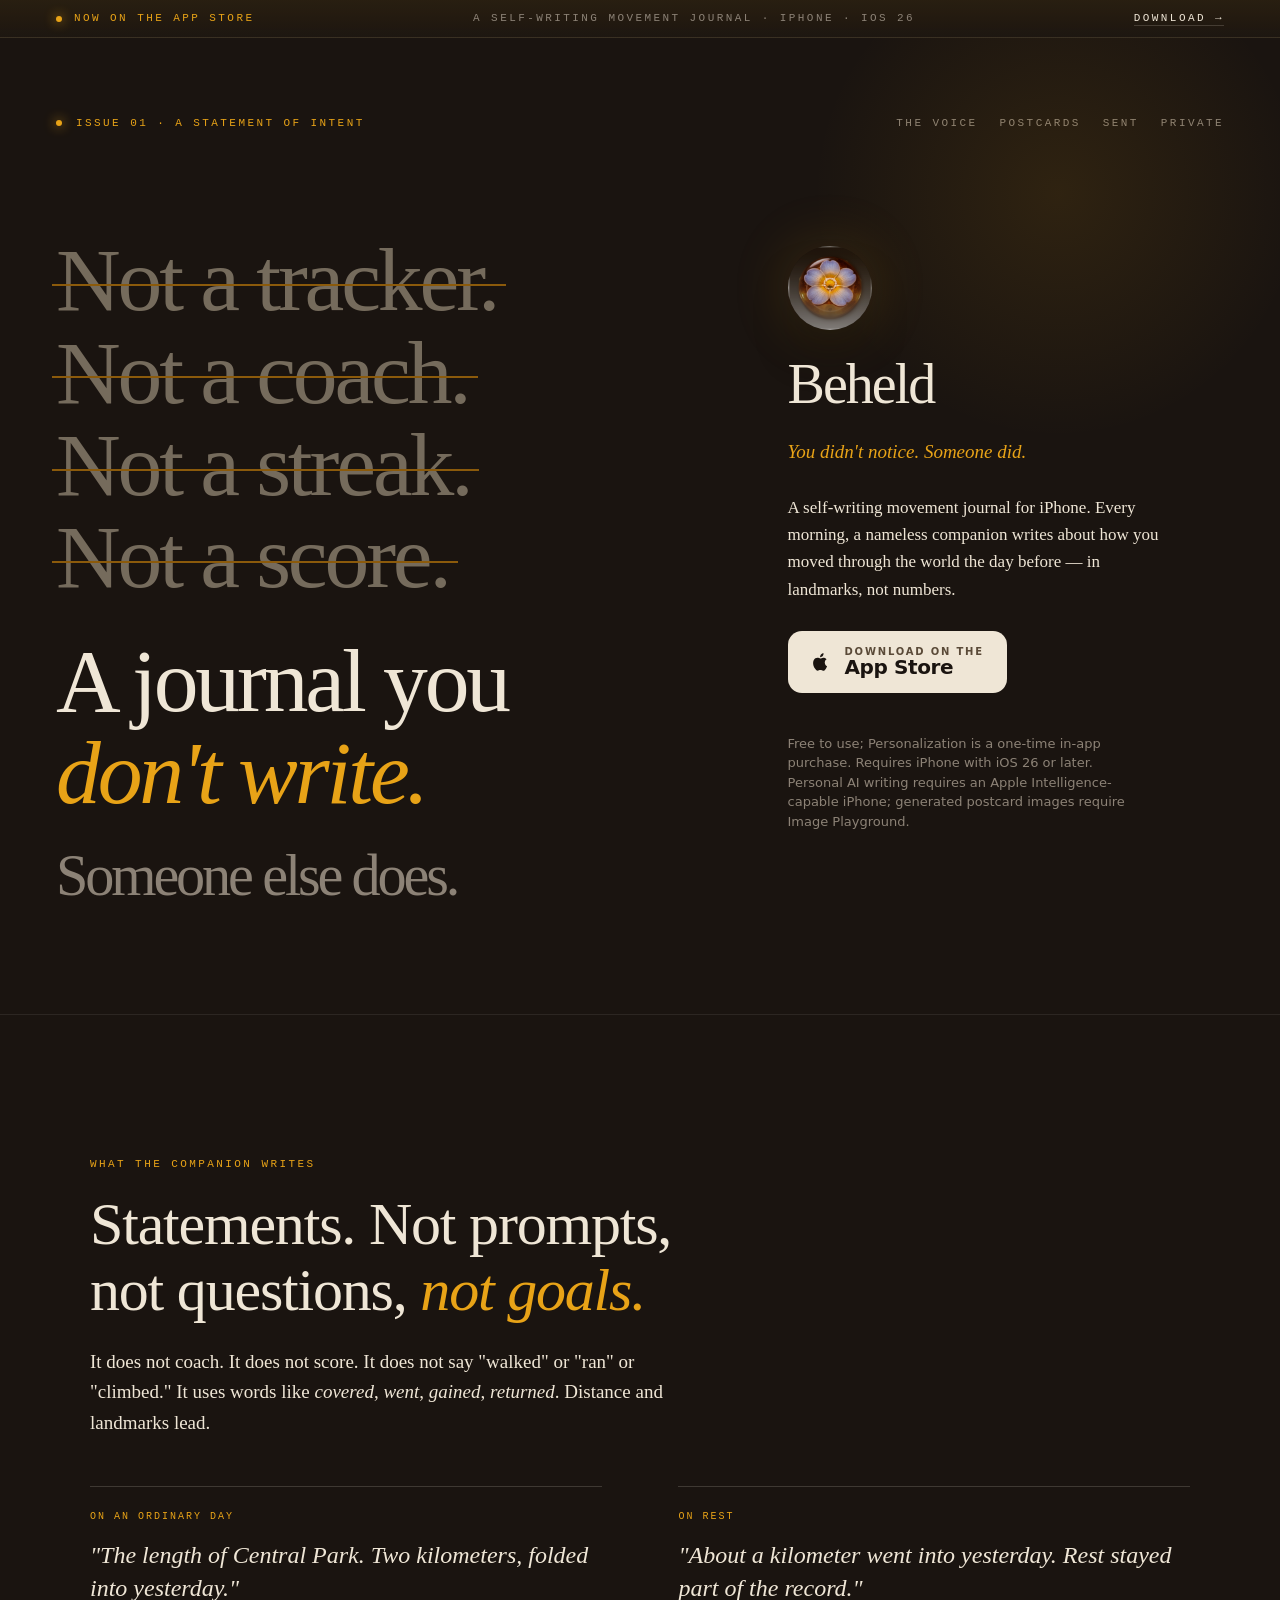
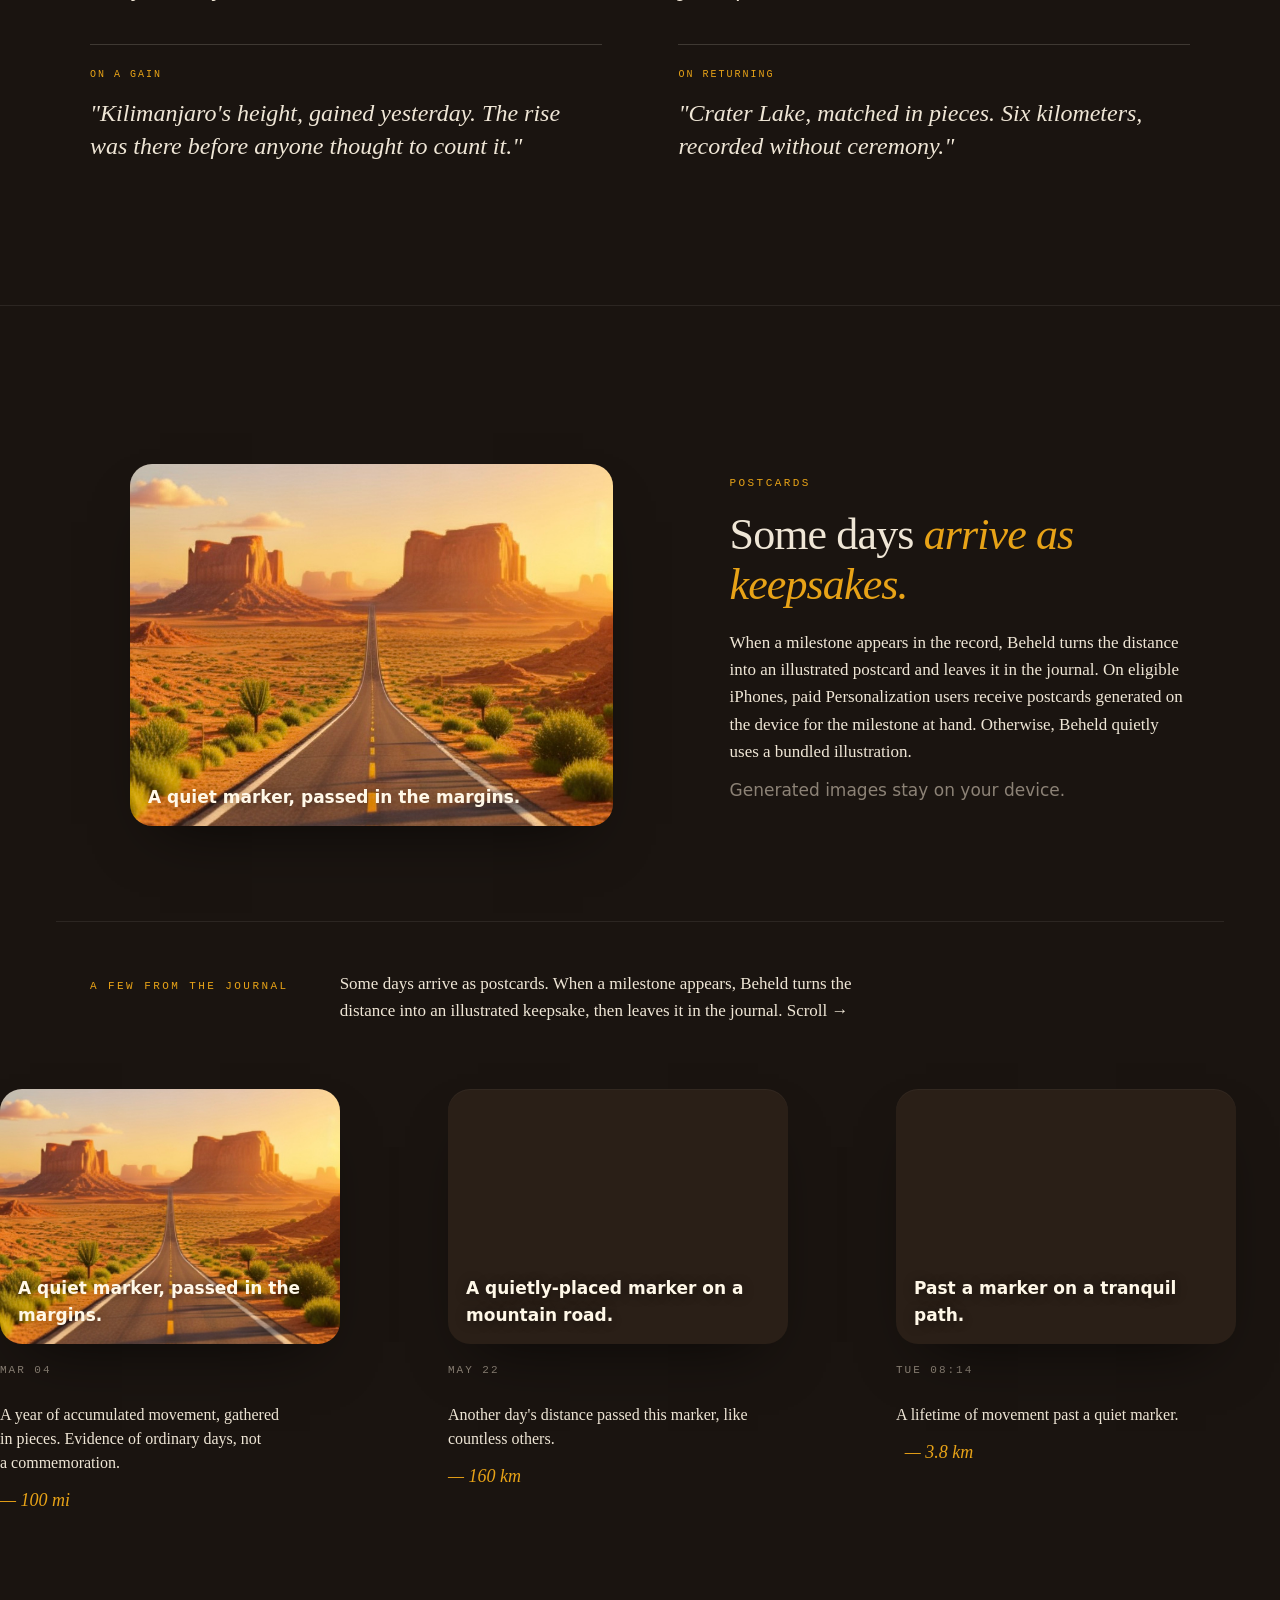
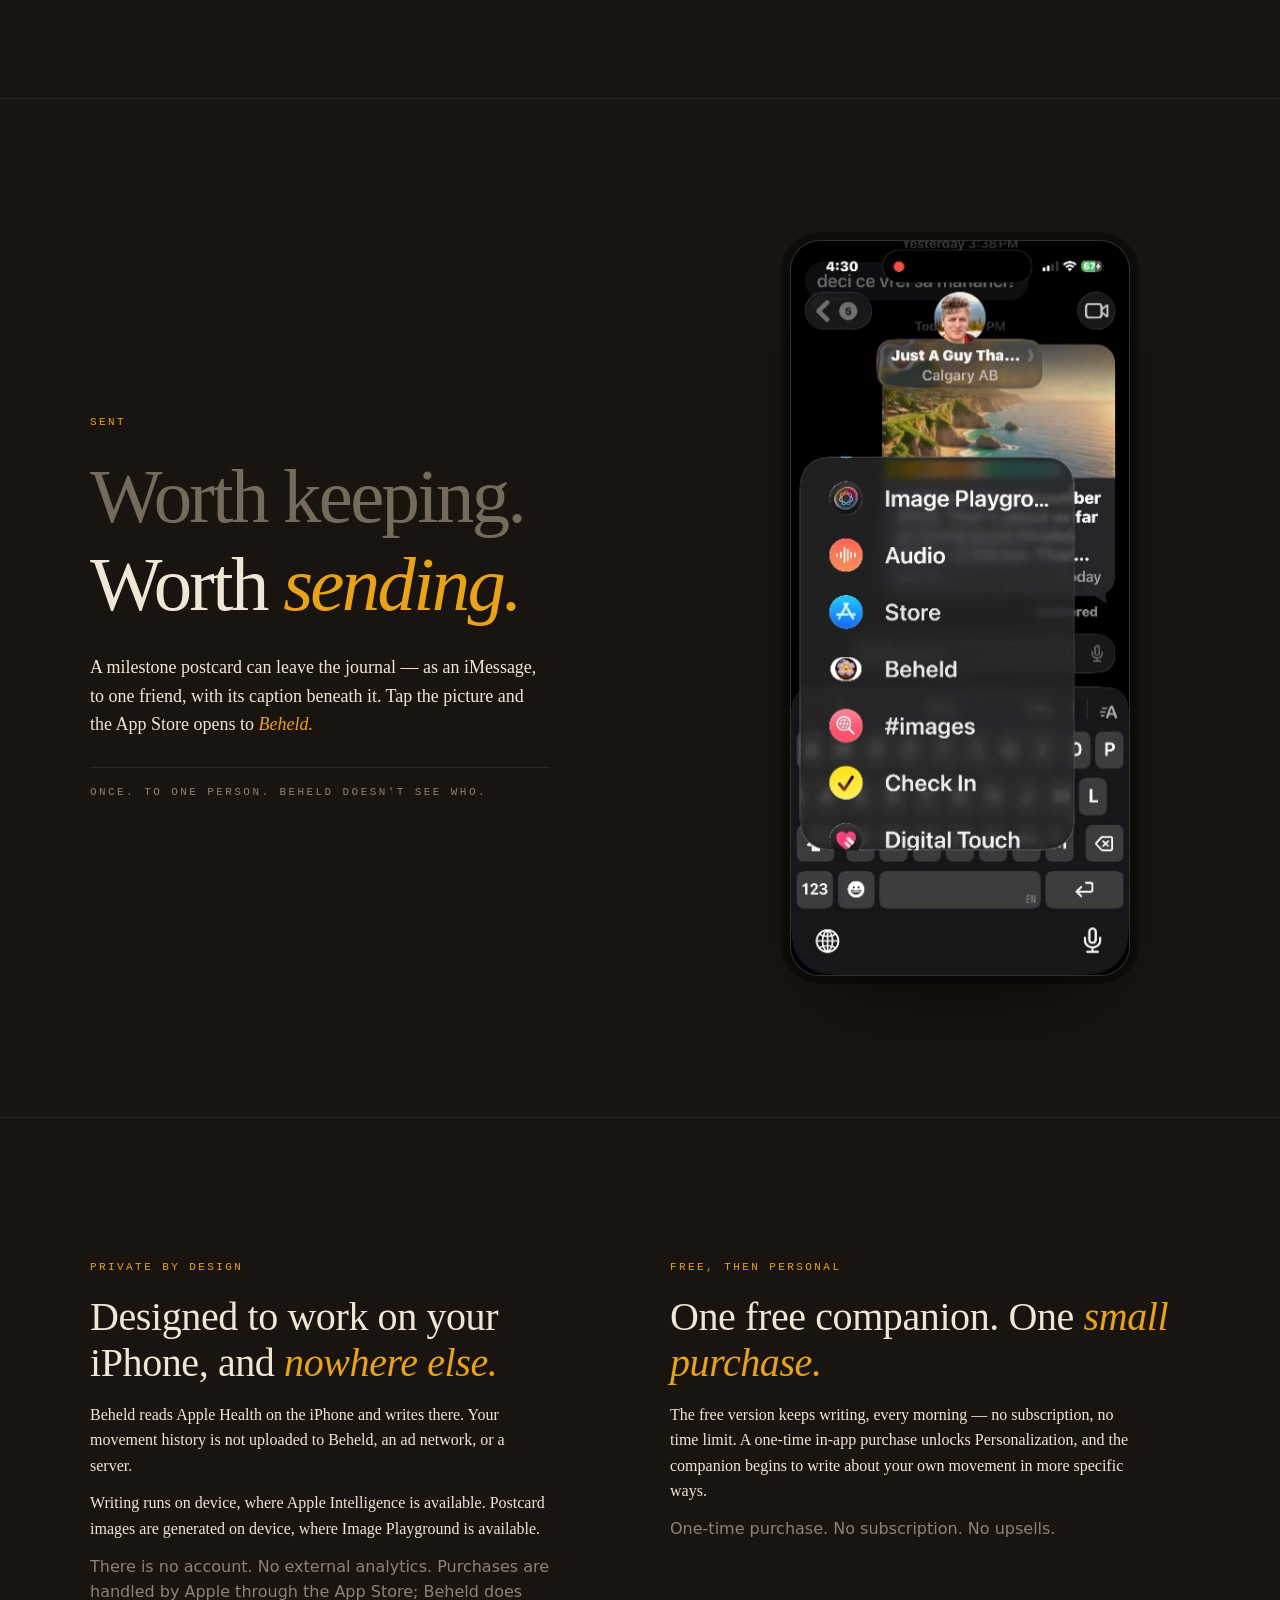
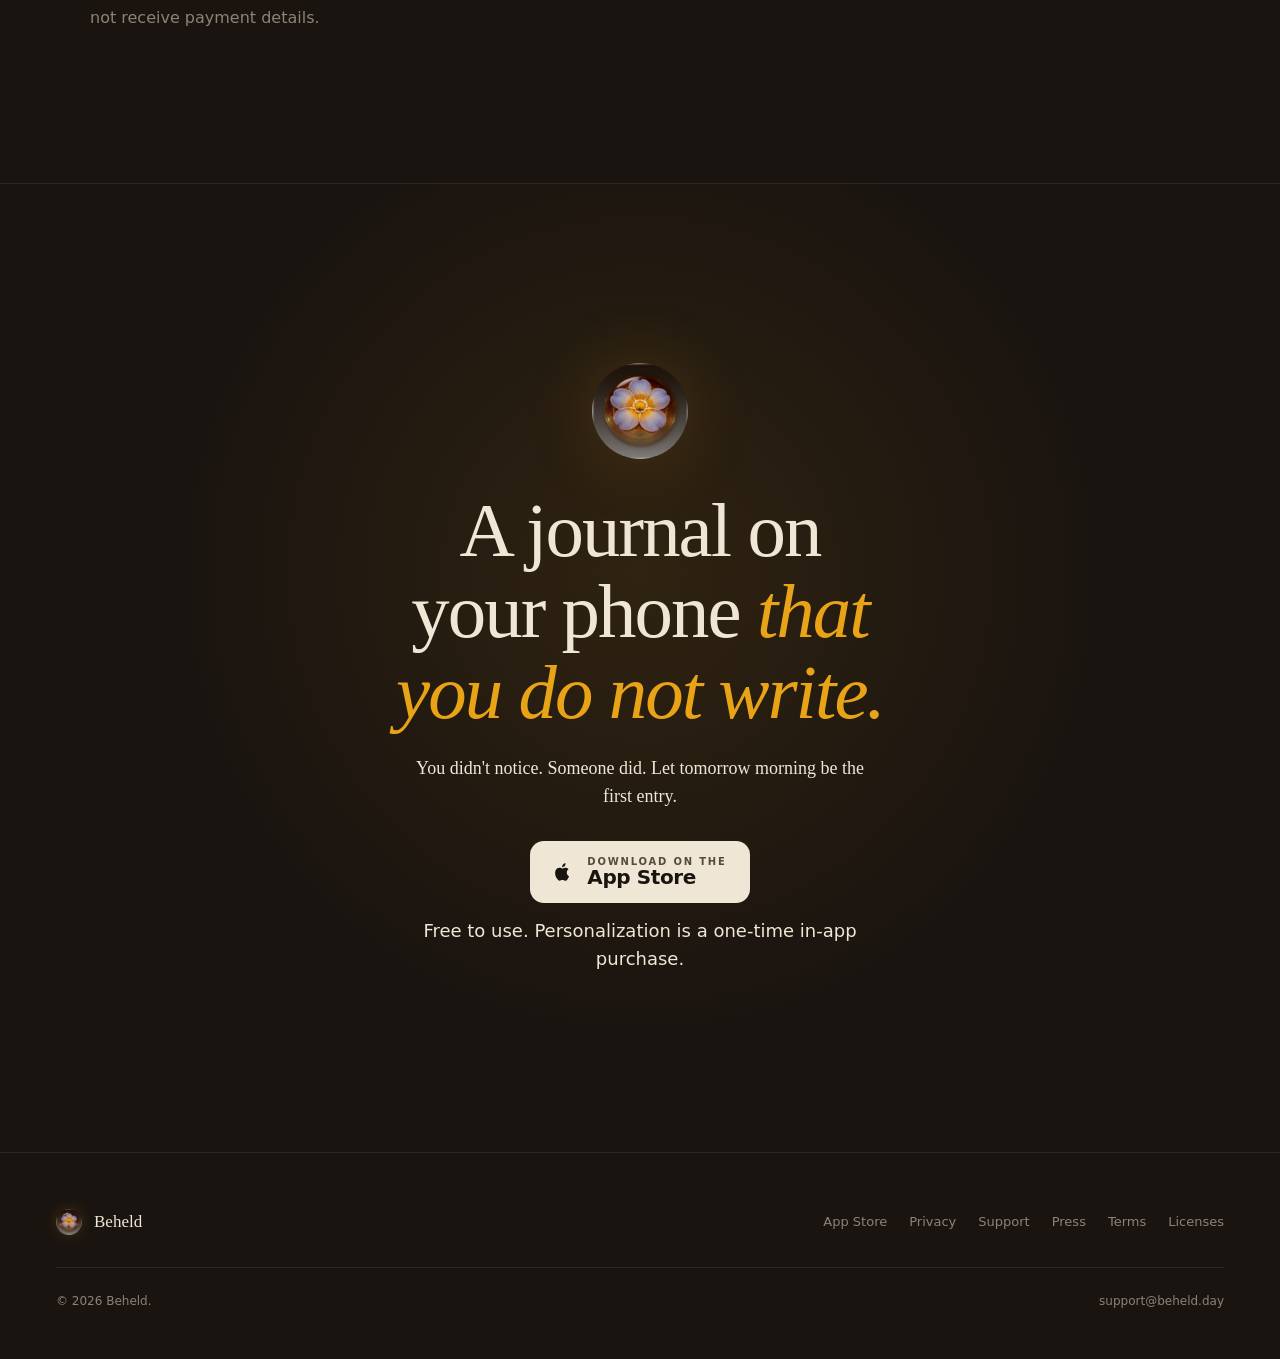
==== commit 7773e7f8: "Use the new share card as the OG/Twitter image site-wide Replaces the amber-seal social image with t" ====
--- a/public/index.html
+++ b/public/index.html
@@ -19,12 +19,16 @@
 <meta property="og:url" content="https://beheld.day/">
 <meta property="og:title" content="Beheld — A journal you don't write">
 <meta property="og:description" content="A self-writing movement journal for iPhone. Every morning, a nameless companion writes about how you moved through the world the day before — in landmarks, not numbers.">
-<meta property="og:image" content="https://beheld.day/assets/seal.png">
-<meta property="og:image:alt" content="The Beheld amber stone seal.">
+<meta property="og:image" content="https://beheld.day/assets/share-card.jpg">
+<meta property="og:image:type" content="image/jpeg">
+<meta property="og:image:width" content="1200">
+<meta property="og:image:height" content="630">
+<meta property="og:image:alt" content="Beheld: 'A journal you don't write.' A self-writing movement journal for iPhone, shown beside the app's morning journal.">
 <meta name="twitter:card" content="summary_large_image">
 <meta name="twitter:title" content="Beheld — A journal you don't write">
 <meta name="twitter:description" content="A self-writing movement journal for iPhone. Every morning, a nameless companion writes about how you moved through the world the day before — in landmarks, not numbers.">
-<meta name="twitter:image" content="https://beheld.day/assets/seal.png">
+<meta name="twitter:image" content="https://beheld.day/assets/share-card.jpg">
+<meta name="twitter:image:alt" content="Beheld: 'A journal you don't write.' A self-writing movement journal for iPhone, shown beside the app's morning journal.">
 
 <link rel="stylesheet" href="base.css">
 <style>
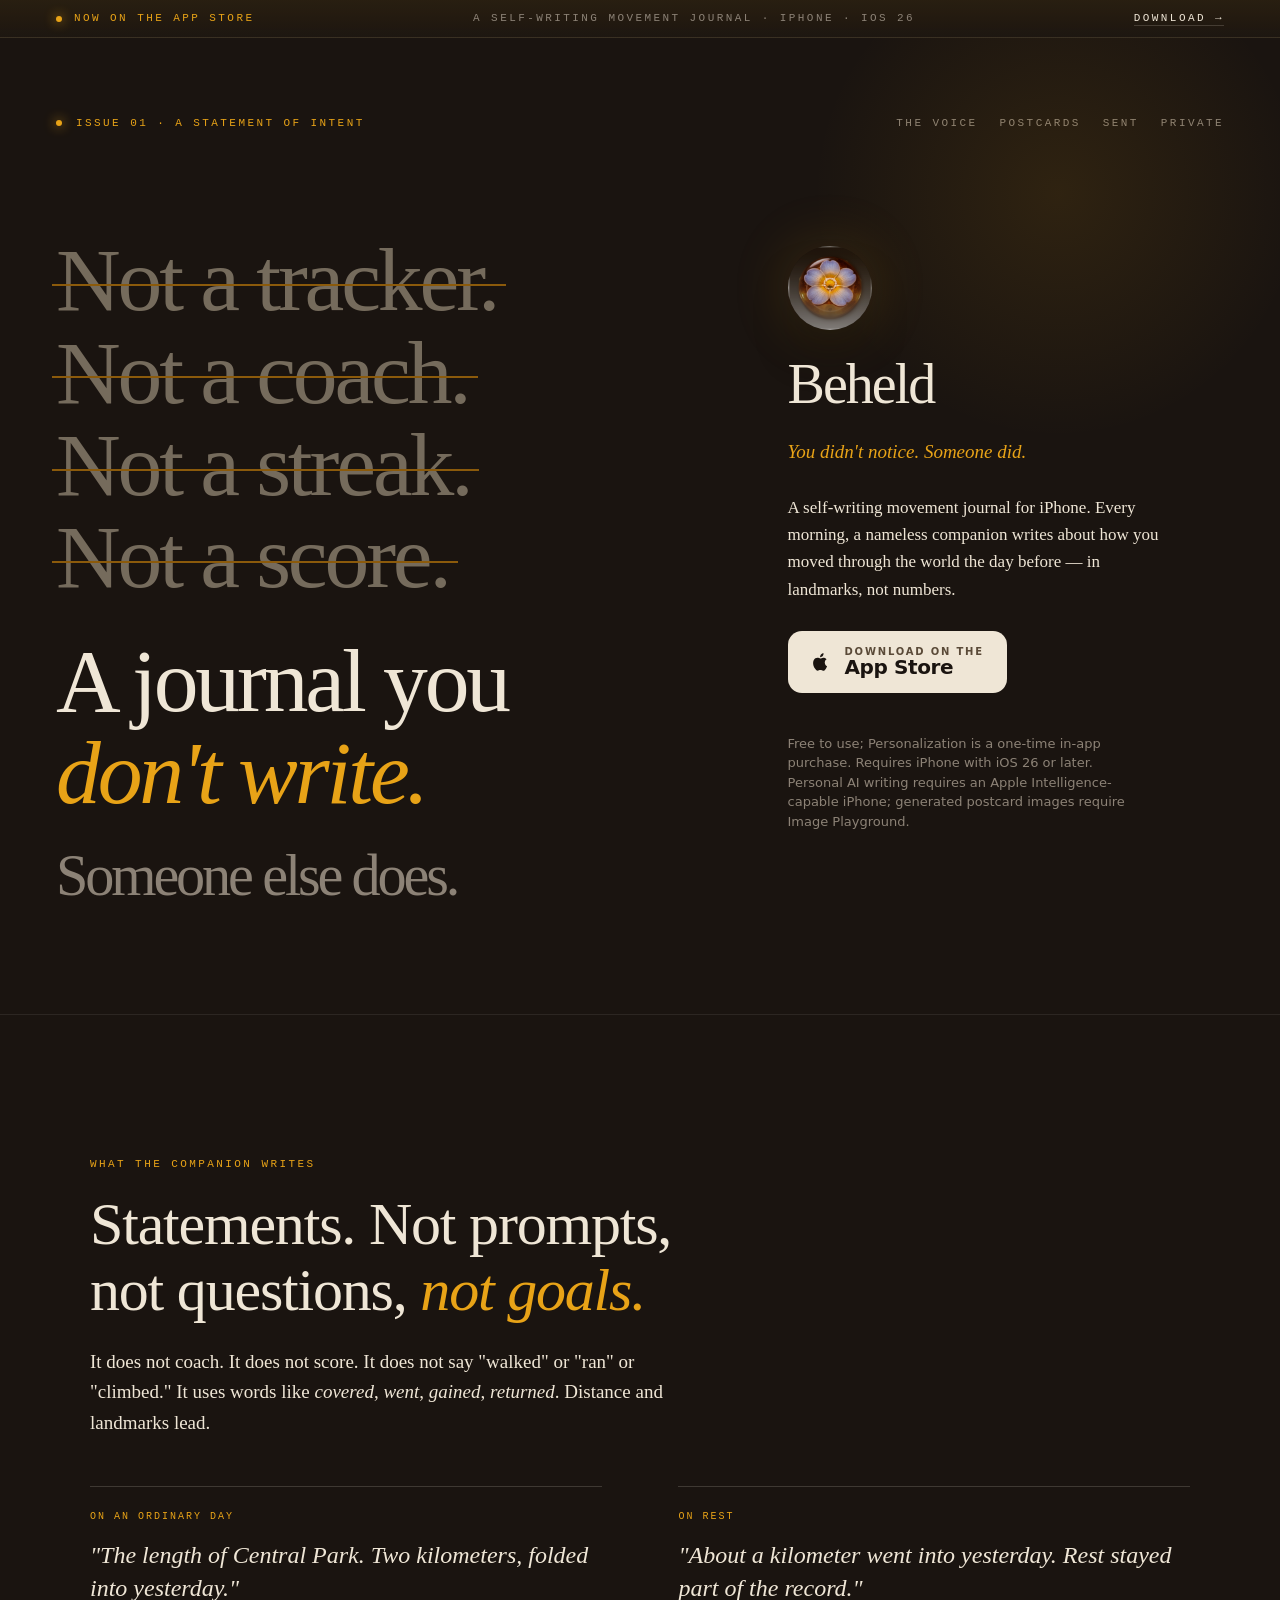
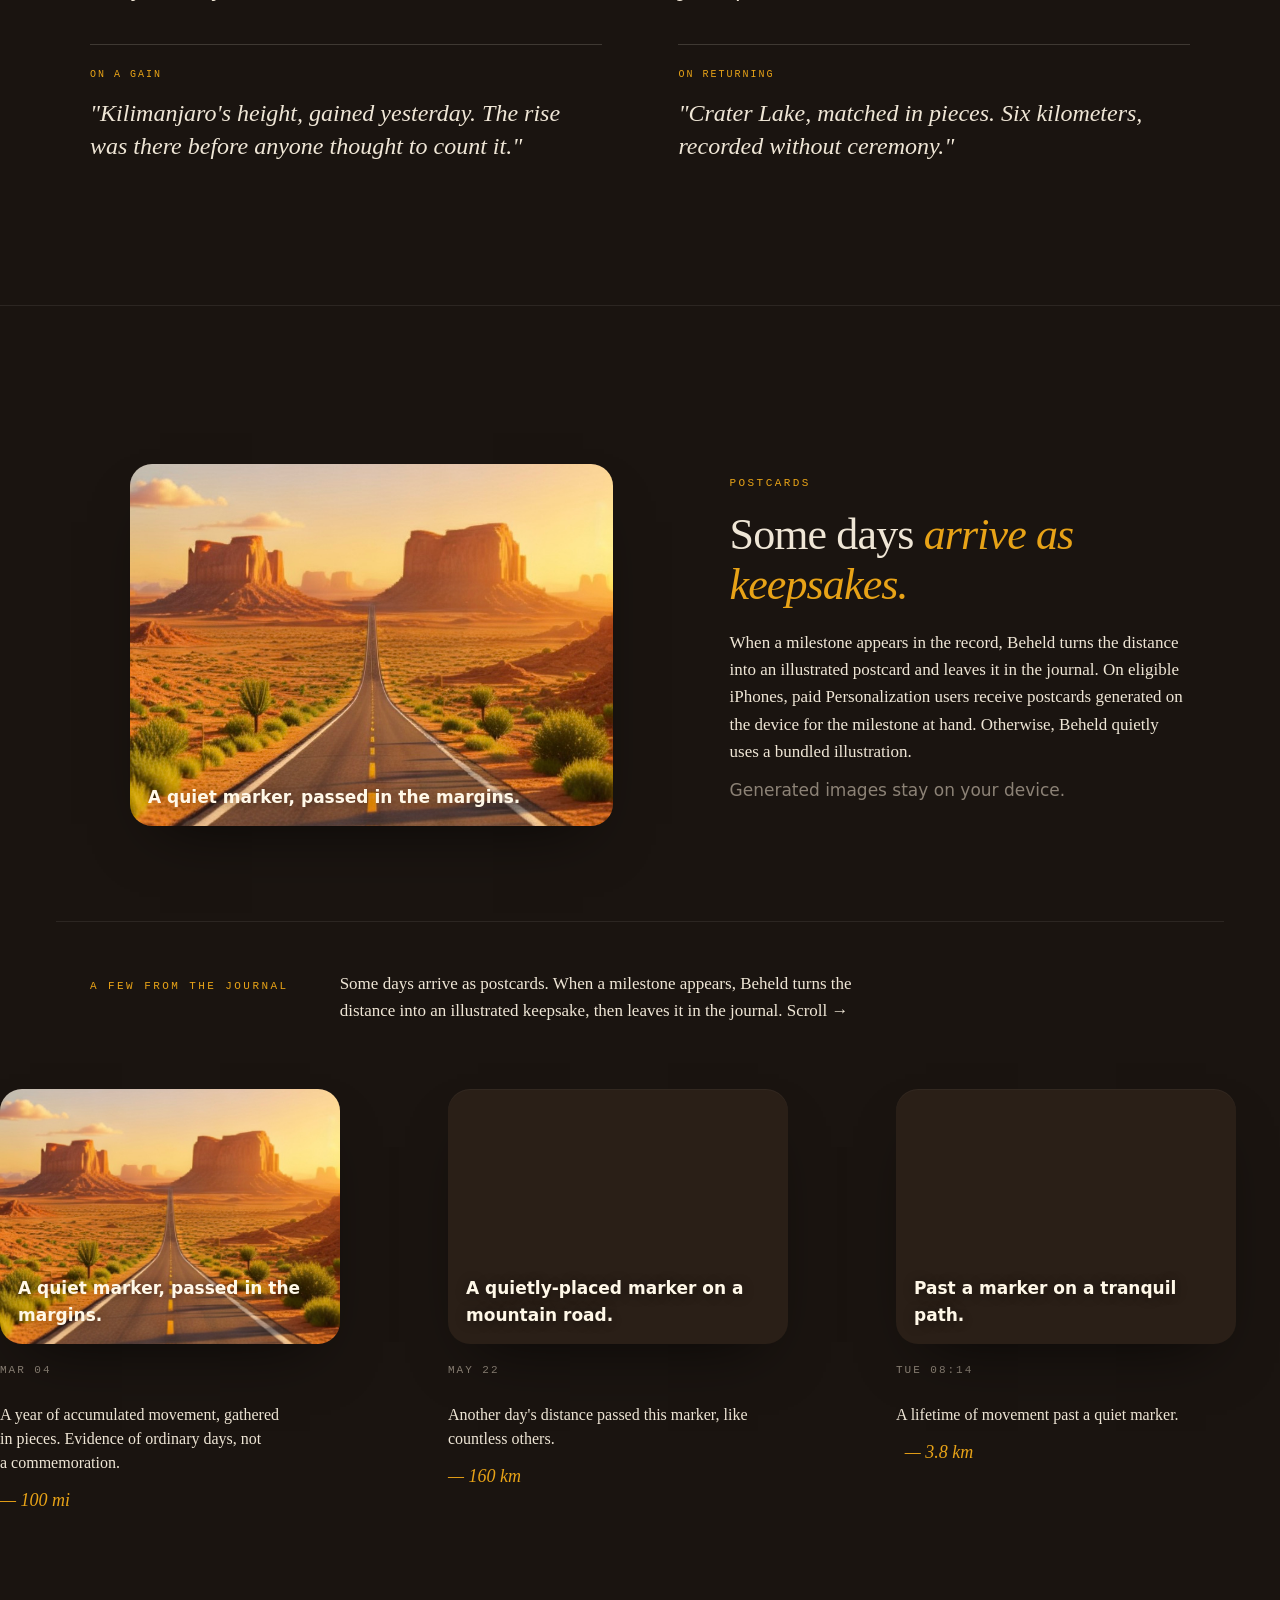
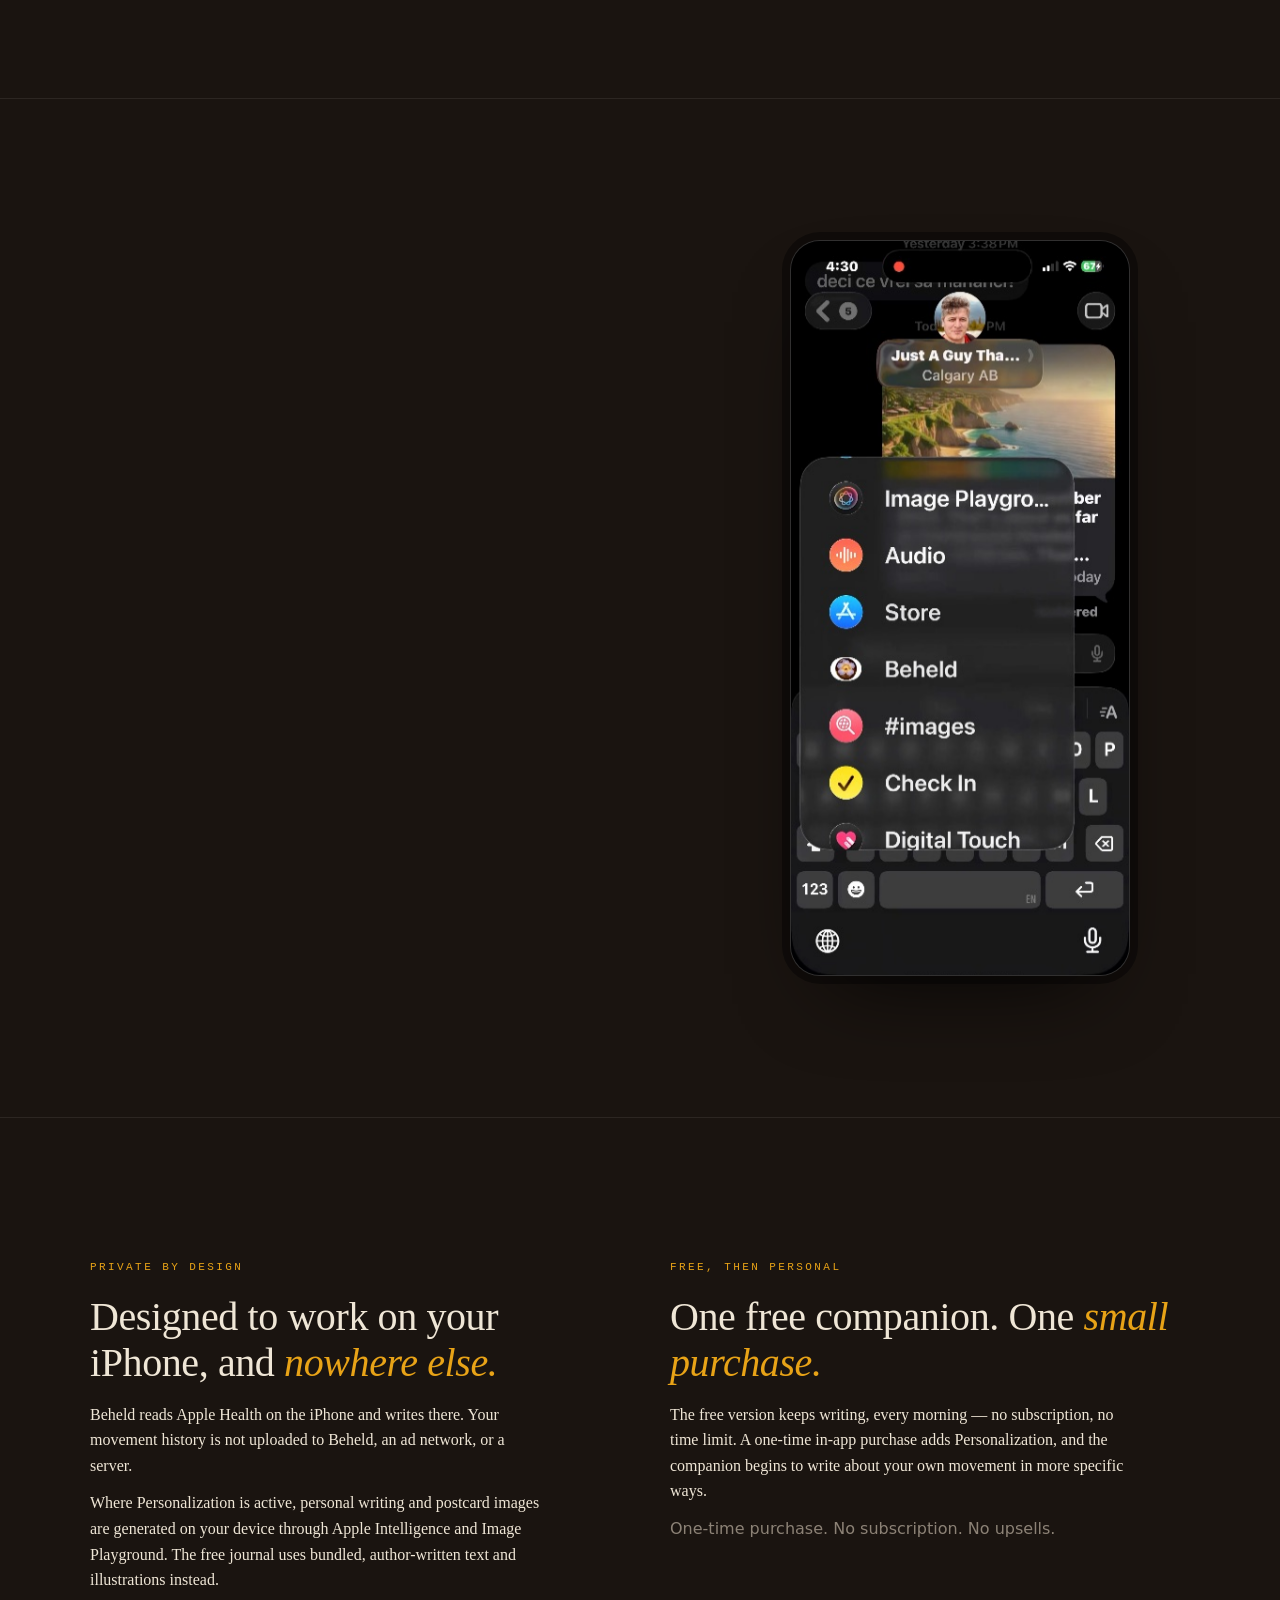
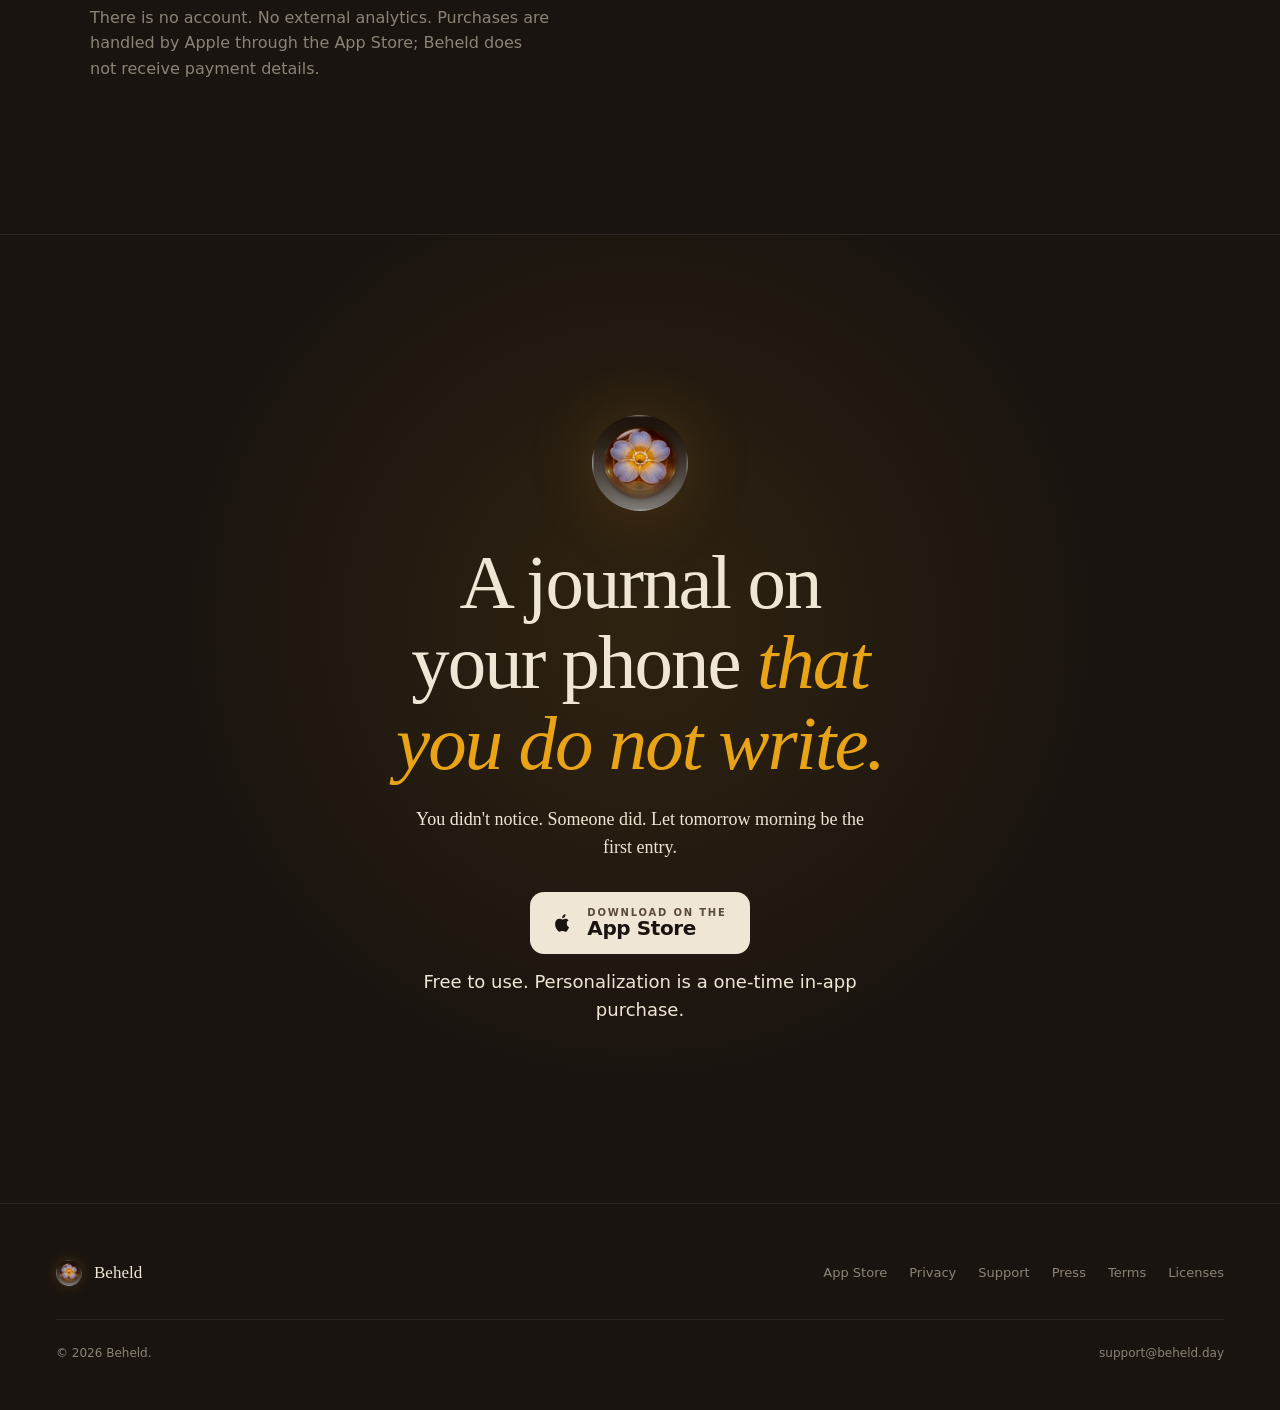
==== commit fef87900: "Replace "unlock" with "adds"/"purchase"; sharpen homepage free-tier wording "Unlock" framed the free" ====
--- a/public/index.html
+++ b/public/index.html
@@ -529,13 +529,13 @@
         <div class="kicker">Private by design</div>
         <h3>Designed to work on your iPhone, and <em>nowhere else.</em></h3>
         <p>Beheld reads Apple Health on the iPhone and writes there. Your movement history is not uploaded to Beheld, an ad network, or a server.</p>
-        <p>Writing runs on device, where Apple Intelligence is available. Postcard images are generated on device, where Image Playground is available.</p>
+        <p>Where Personalization is active, personal writing and postcard images are generated on your device through Apple Intelligence and Image Playground. The free journal uses bundled, author-written text and illustrations instead.</p>
         <p class="fine">There is no account. No external analytics. Purchases are handled by Apple through the App Store; Beheld does not receive payment details.</p>
       </div>
       <div class="col">
         <div class="kicker">Free, then personal</div>
         <h3>One free companion. One <em>small purchase.</em></h3>
-        <p>The free version keeps writing, every morning — no subscription, no time limit. A one-time in-app purchase unlocks Personalization, and the companion begins to write about your own movement in more specific ways.</p>
+        <p>The free version keeps writing, every morning — no subscription, no time limit. A one-time in-app purchase adds Personalization, and the companion begins to write about your own movement in more specific ways.</p>
         <p class="fine">One-time purchase. No subscription. No upsells.</p>
       </div>
     </div>
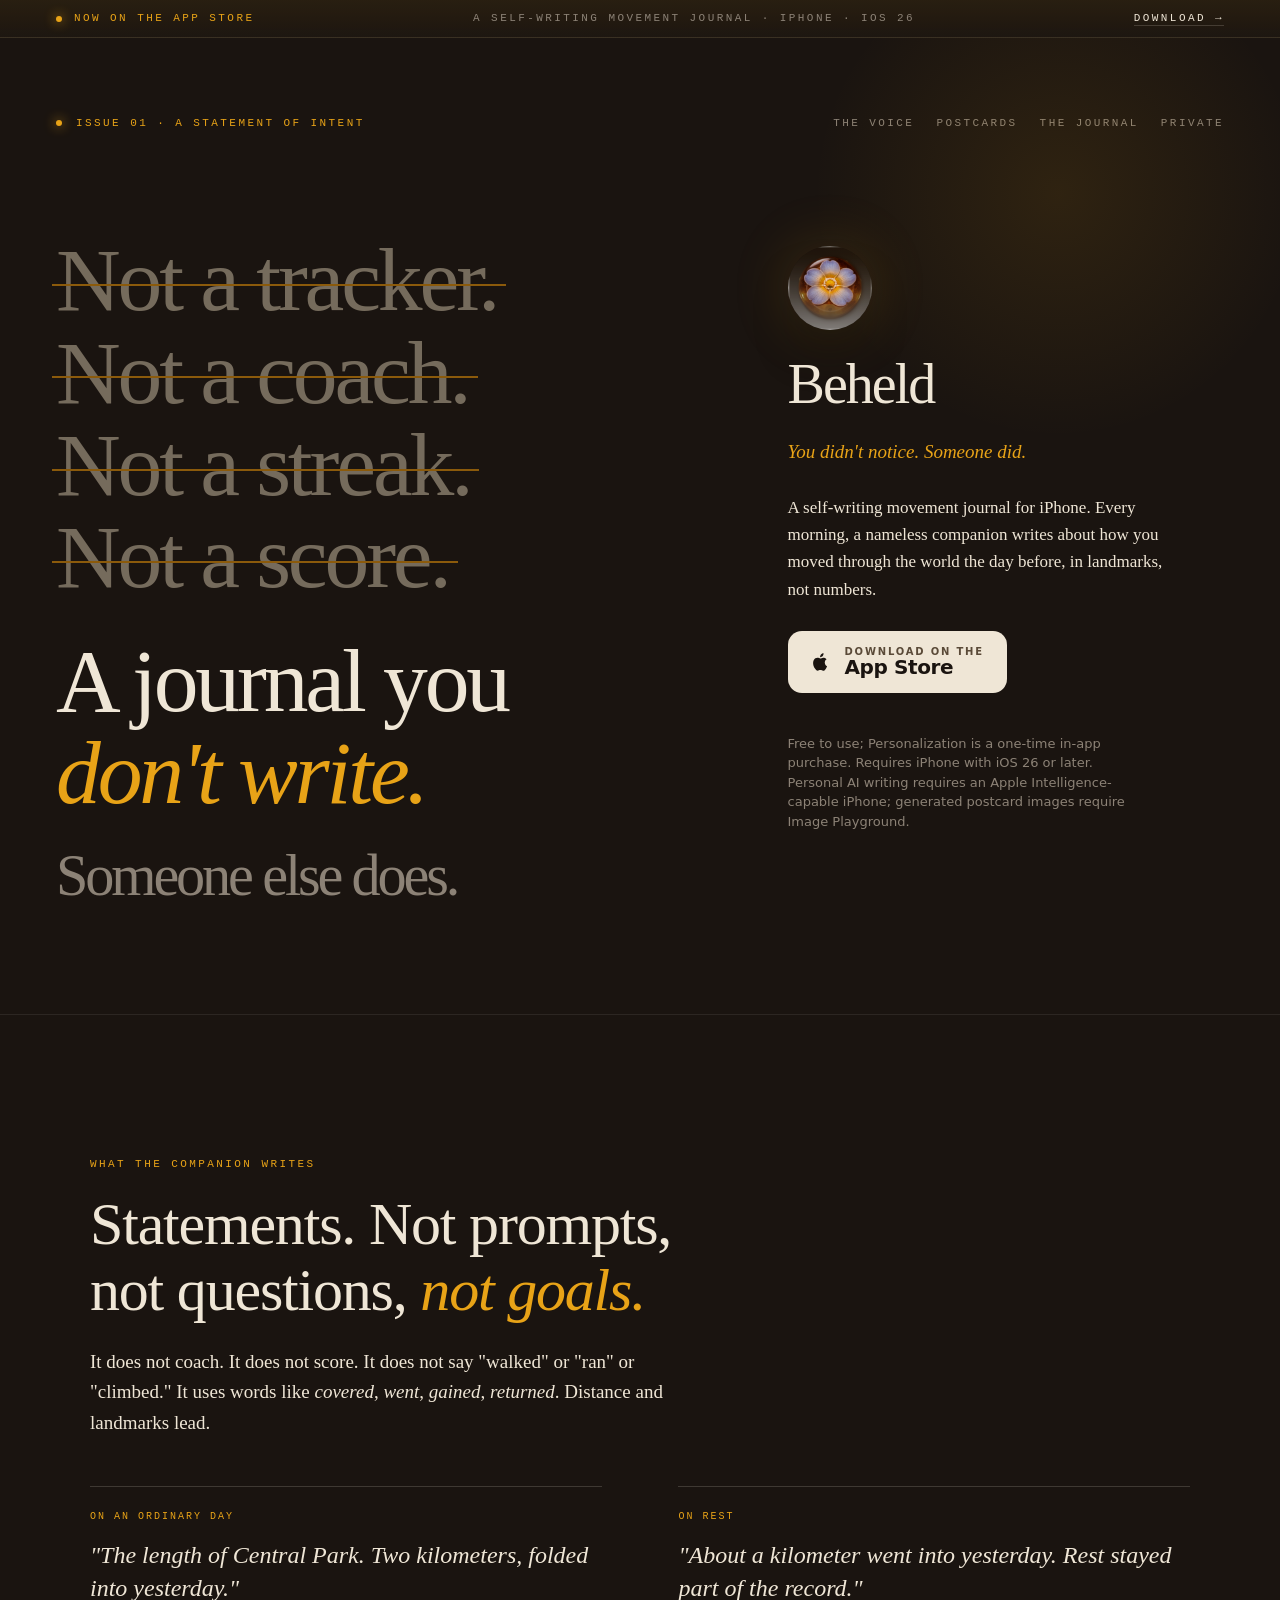
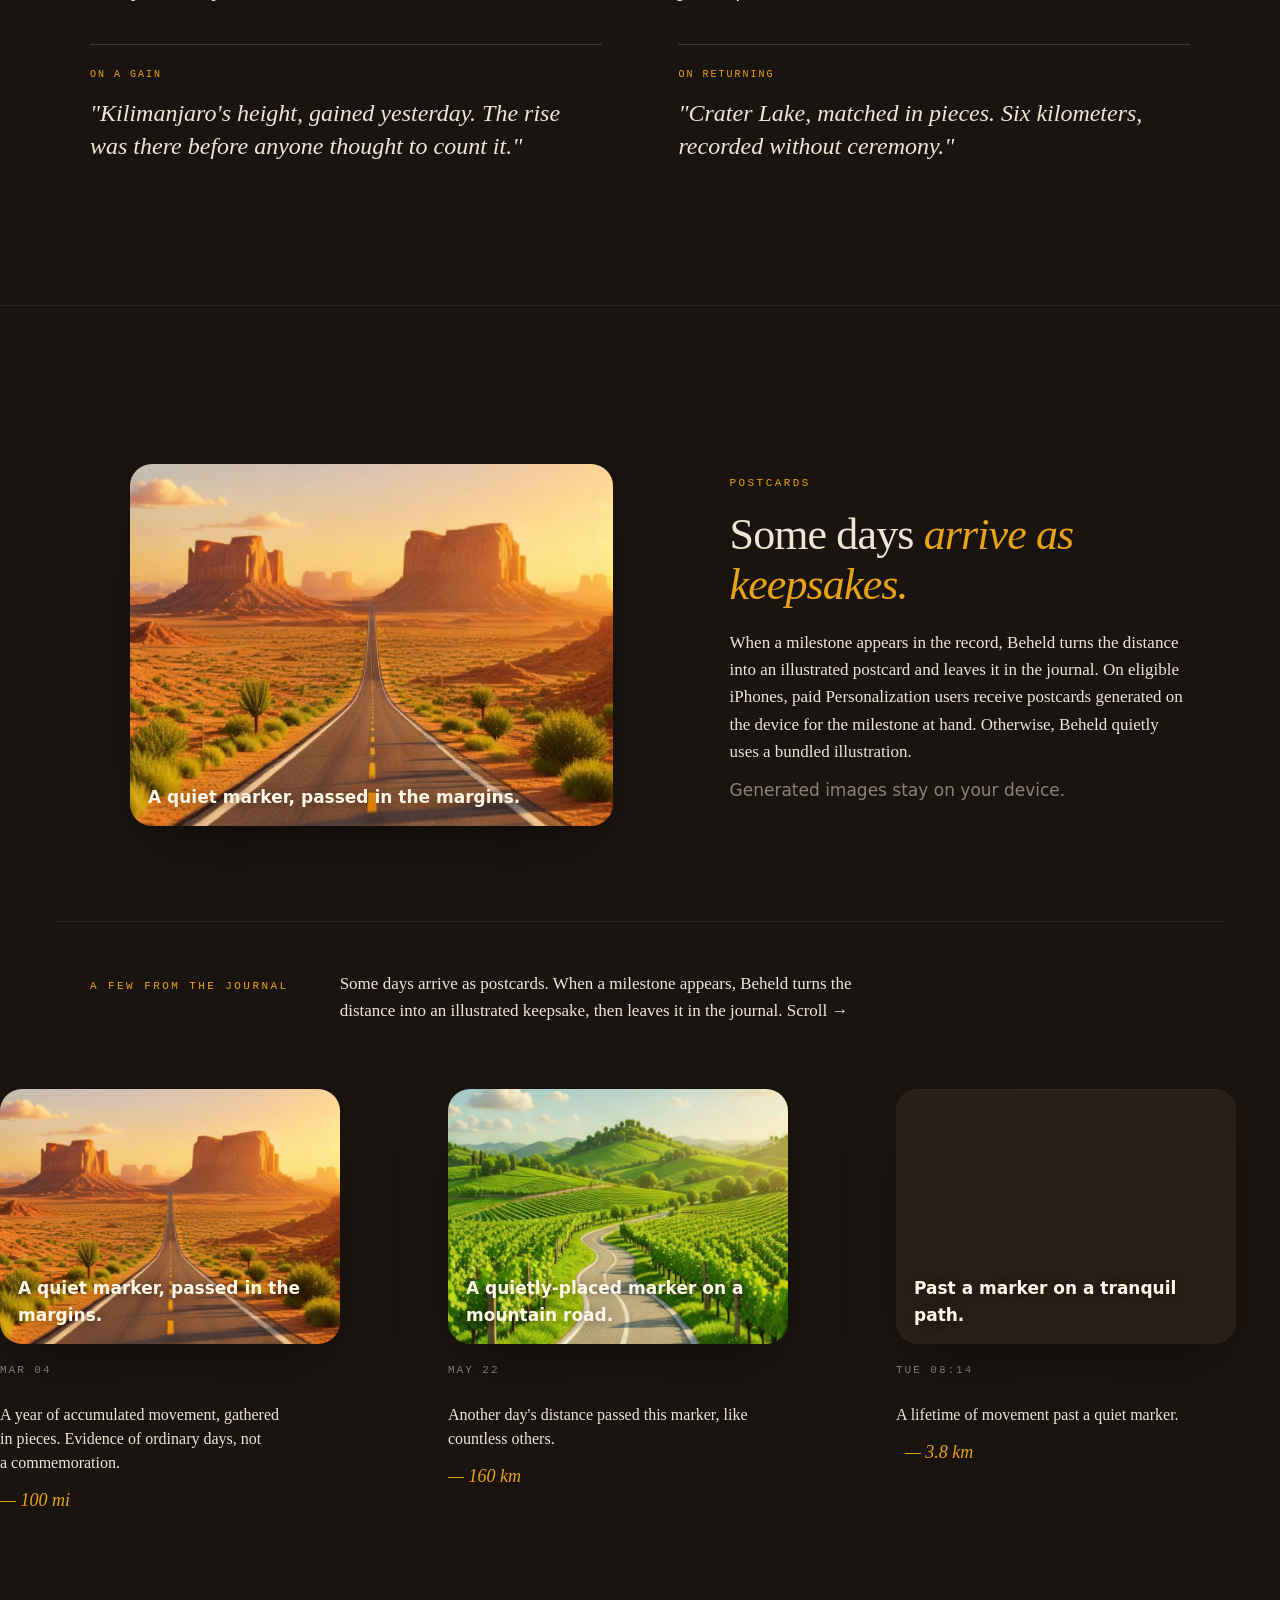
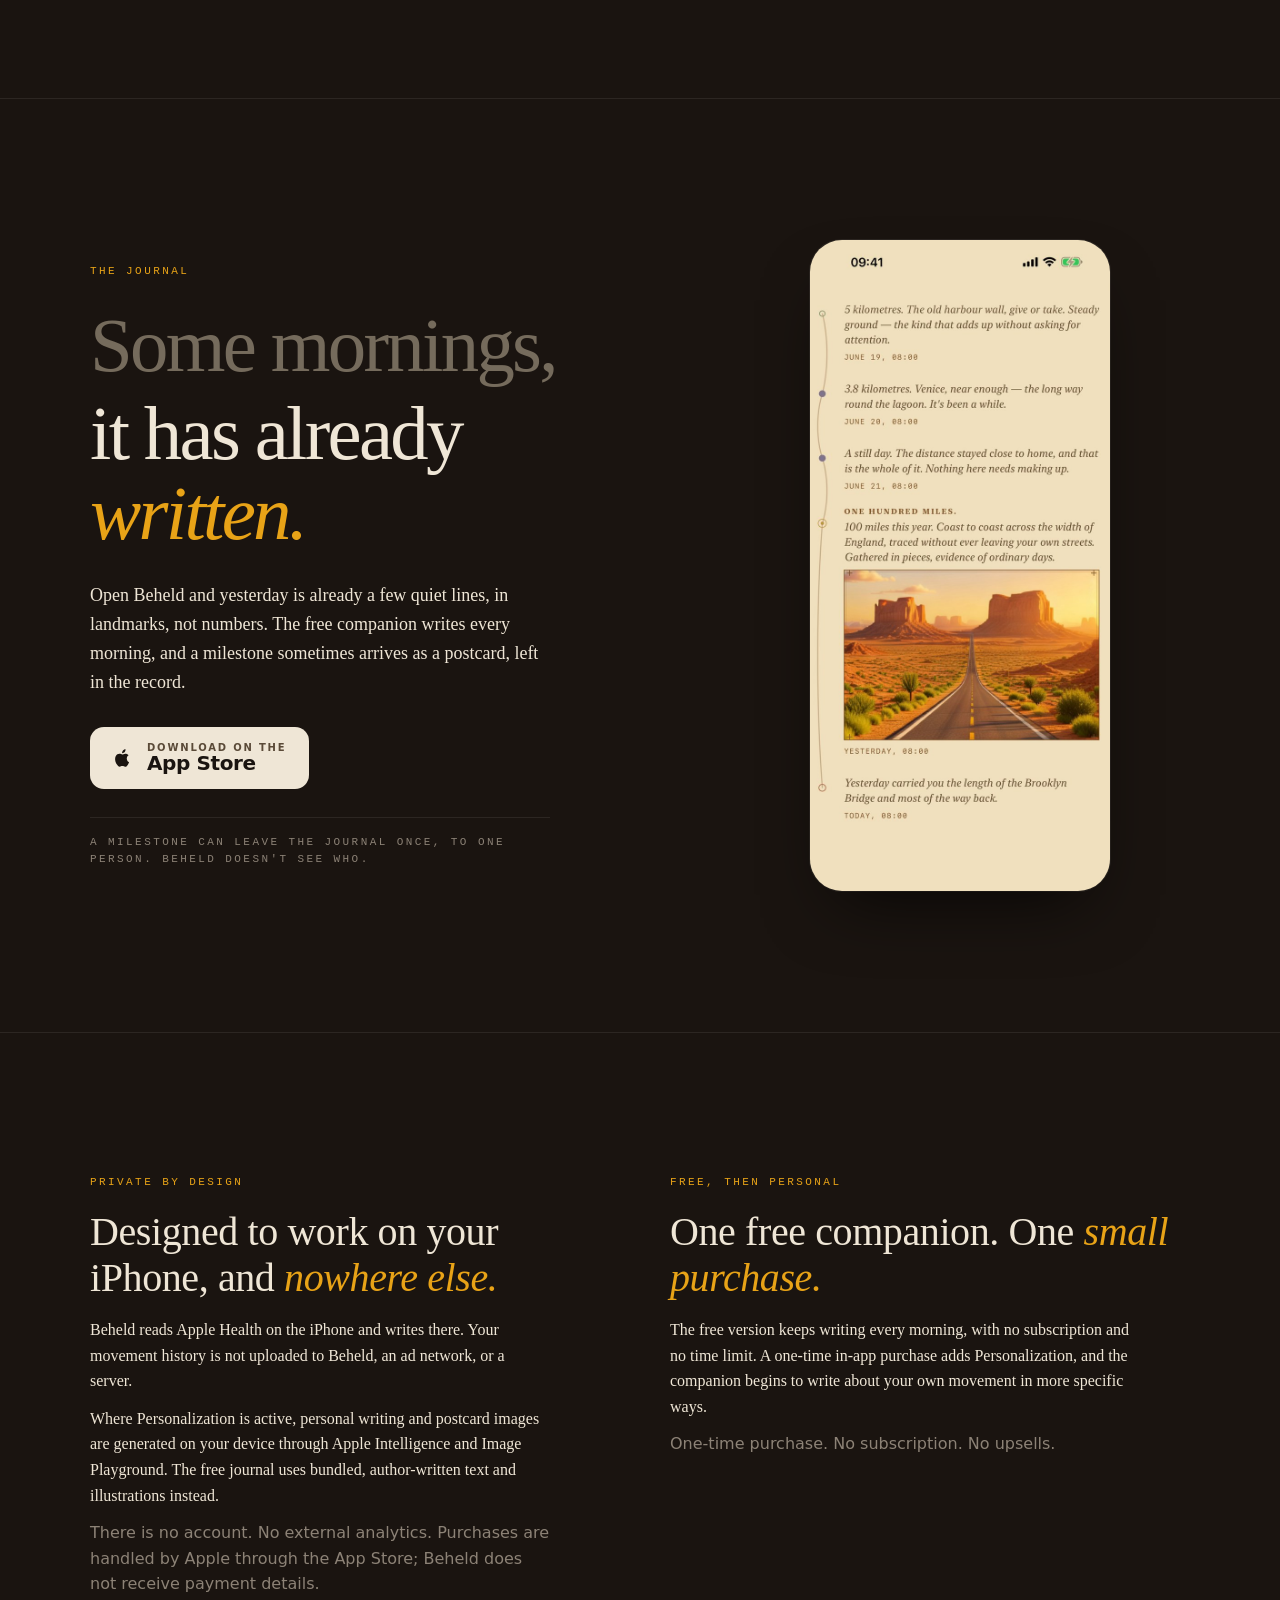
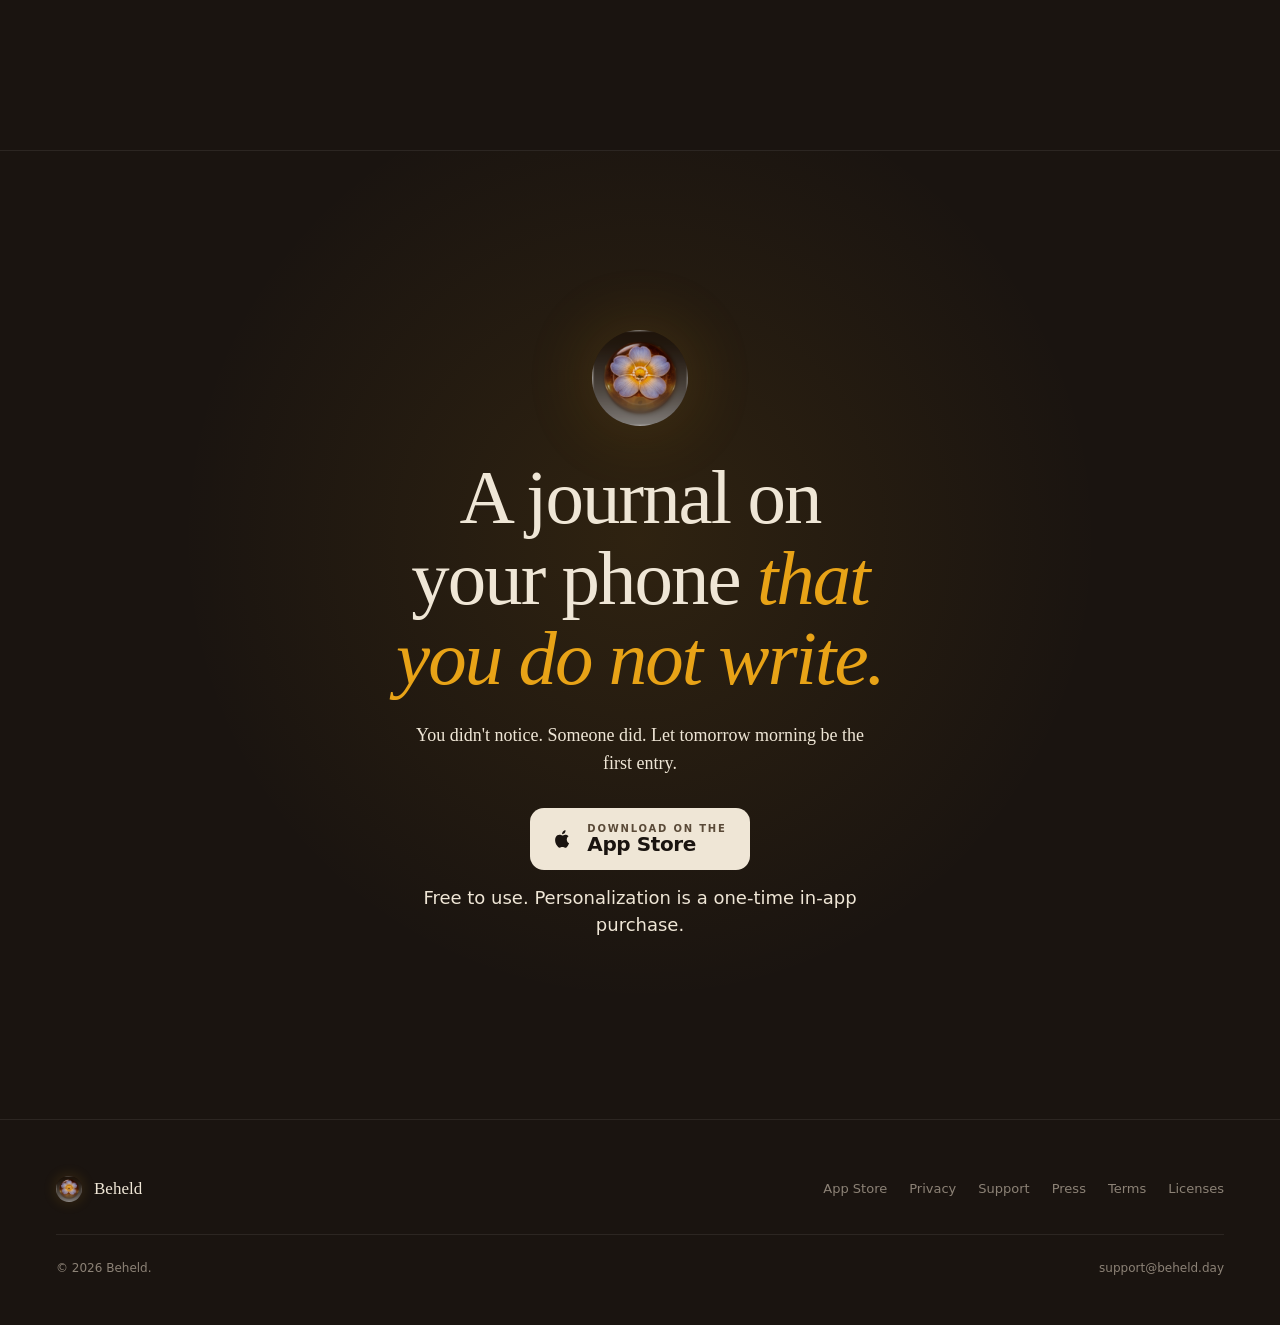
==== commit ca436d01: "Replace iMessage share-plate with a static "The journal" section; site polish - Homepage: swap the a" ====
--- a/public/index.html
+++ b/public/index.html
@@ -9,7 +9,7 @@
 <link rel="apple-touch-icon" href="/apple-touch-icon.png">
 <link rel="manifest" href="/site.webmanifest">
 <meta name="theme-color" content="#1A1410">
-<title>Beheld — A journal you don't write</title>
+<title>Beheld · A journal you don't write</title>
 <meta name="description" content="A self-writing movement journal for iPhone. Every morning, a nameless companion writes about how you moved through the world the day before, in landmarks, not numbers.">
 <link rel="canonical" href="https://beheld.day/">
 
@@ -17,16 +17,16 @@
 <meta property="og:type" content="website">
 <meta property="og:site_name" content="Beheld">
 <meta property="og:url" content="https://beheld.day/">
-<meta property="og:title" content="Beheld — A journal you don't write">
-<meta property="og:description" content="A self-writing movement journal for iPhone. Every morning, a nameless companion writes about how you moved through the world the day before — in landmarks, not numbers.">
+<meta property="og:title" content="Beheld · A journal you don't write">
+<meta property="og:description" content="A self-writing movement journal for iPhone. Every morning, a nameless companion writes about how you moved through the world the day before, in landmarks, not numbers.">
 <meta property="og:image" content="https://beheld.day/assets/share-card.jpg">
 <meta property="og:image:type" content="image/jpeg">
 <meta property="og:image:width" content="1200">
 <meta property="og:image:height" content="630">
 <meta property="og:image:alt" content="Beheld: 'A journal you don't write.' A self-writing movement journal for iPhone, shown beside the app's morning journal.">
 <meta name="twitter:card" content="summary_large_image">
-<meta name="twitter:title" content="Beheld — A journal you don't write">
-<meta name="twitter:description" content="A self-writing movement journal for iPhone. Every morning, a nameless companion writes about how you moved through the world the day before — in landmarks, not numbers.">
+<meta name="twitter:title" content="Beheld · A journal you don't write">
+<meta name="twitter:description" content="A self-writing movement journal for iPhone. Every morning, a nameless companion writes about how you moved through the world the day before, in landmarks, not numbers.">
 <meta name="twitter:image" content="https://beheld.day/assets/share-card.jpg">
 <meta name="twitter:image:alt" content="Beheld: 'A journal you don't write.' A self-writing movement journal for iPhone, shown beside the app's morning journal.">
 
@@ -307,6 +307,11 @@
   .mf-send .plate-wrap {
     display: flex; justify-content: center;
   }
+  .app-shot {
+    width: 100%; max-width: 300px; height: auto; display: block;
+    border-radius: 32px;
+    box-shadow: 0 32px 70px -28px rgba(0,0,0,0.78), 0 0 0 1px var(--hairline);
+  }
   @media (max-width: 820px) {
     .mf-send { grid-template-columns: 1fr; }
     .mf-send .plate-wrap { order: -1; }
@@ -360,7 +365,7 @@
       <span>Now on the App Store</span>
     </div>
     <div class="lb-mid">A self-writing movement journal &middot; iPhone &middot; iOS 26</div>
-    <div class="lb-right"><a href="https://apps.apple.com/app/id6760872350">Download &rarr;</a></div>
+    <div class="lb-right"><a href="https://apps.apple.com/app/id6760872350?ppid=12fbe309-5c36-4153-aaf6-b2778b0acbc9">Download &rarr;</a></div>
   </div>
 
 <!-- Hero -->
@@ -373,7 +378,7 @@
       <div class="right" style="display:flex; gap:22px; align-items:center;">
         <a href="#voice" style="color: var(--ivory-dim); text-decoration: none;">The voice</a>
         <a href="#postcards" style="color: var(--ivory-dim); text-decoration: none;">Postcards</a>
-        <a href="#send" style="color: var(--ivory-dim); text-decoration: none;">Sent</a>
+        <a href="#journal" style="color: var(--ivory-dim); text-decoration: none;">The journal</a>
         <a href="#privacy" style="color: var(--ivory-dim); text-decoration: none;">Private</a>
       </div>
     </div>
@@ -391,9 +396,9 @@
         <div class="seal" aria-hidden="true"></div>
         <h1>Beheld</h1>
         <p class="tag">You didn't notice. Someone did.</p>
-        <p class="lede">A self-writing movement journal for iPhone. Every morning, a nameless companion writes about how you moved through the world the day before — in landmarks, not numbers.</p>
+        <p class="lede">A self-writing movement journal for iPhone. Every morning, a nameless companion writes about how you moved through the world the day before, in landmarks, not numbers.</p>
         <div class="ctas">
-          <a href="https://apps.apple.com/app/id6760872350" class="cta-appstore">
+          <a href="https://apps.apple.com/app/id6760872350?ppid=12fbe309-5c36-4153-aaf6-b2778b0acbc9" class="cta-appstore">
             <span class="glyph"><svg viewBox="0 0 24 24"><path d="M17.2 12.6c0-2.3 1.9-3.4 2-3.5-1.1-1.6-2.8-1.8-3.4-1.8-1.4-.1-2.8.9-3.5.9-.7 0-1.9-.8-3.1-.8-1.6 0-3.1.9-3.9 2.4-1.7 2.9-.4 7.1 1.2 9.4.8 1.1 1.7 2.4 2.9 2.4 1.2-.1 1.6-.8 3-.8s1.8.8 3.1.8c1.3 0 2.1-1.1 2.9-2.3.9-1.3 1.3-2.6 1.3-2.7-.1 0-2.5-.9-2.5-3.7zM15 5.4c.6-.8 1-1.9.9-3-.9 0-2.1.6-2.8 1.4-.6.7-1.1 1.8-1 2.9 1 .1 2.1-.5 2.9-1.3z"/></svg></span>
             <span class="stack"><small>Download on the</small><span>App Store</span></span>
           </a>
@@ -501,23 +506,26 @@
     </div>
   </section>
 
-  <!-- Send -->
-  <section class="mf-section" id="send">
+  <!-- The journal (product) -->
+  <section class="mf-section" id="journal">
     <div class="inner mf-send">
       <div>
-        <div class="kicker">Sent</div>
+        <div class="kicker">The journal</div>
         <p class="mf-send-stack">
-          <span class="line">Worth keeping.</span>
-          <span class="answer">Worth <em>sending.</em></span>
+          <span class="line">Some mornings,</span>
+          <span class="answer">it has already <em>written.</em></span>
         </p>
-        <p class="mf-send-body">A milestone postcard can leave the journal — as an iMessage, to one friend, with its caption beneath it. Tap the picture and the App Store opens to <em>Beheld.</em></p>
-        <p class="mf-send-foot">Once. To one person. Beheld doesn't see who.</p>
+        <p class="mf-send-body">Open Beheld and yesterday is already a few quiet lines, in landmarks, not numbers. The free companion writes every morning, and a milestone sometimes arrives as a postcard, left in the record.</p>
+        <div class="ctas" style="margin-top:30px;">
+          <a href="https://apps.apple.com/app/id6760872350?ppid=12fbe309-5c36-4153-aaf6-b2778b0acbc9" class="cta-appstore">
+            <span class="glyph"><svg viewBox="0 0 24 24"><path d="M17.2 12.6c0-2.3 1.9-3.4 2-3.5-1.1-1.6-2.8-1.8-3.4-1.8-1.4-.1-2.8.9-3.5.9-.7 0-1.9-.8-3.1-.8-1.6 0-3.1.9-3.9 2.4-1.7 2.9-.4 7.1 1.2 9.4.8 1.1 1.7 2.4 2.9 2.4 1.2-.1 1.6-.8 3-.8s1.8.8 3.1.8c1.3 0 2.1-1.1 2.9-2.3.9-1.3 1.3-2.6 1.3-2.7-.1 0-2.5-.9-2.5-3.7zM15 5.4c.6-.8 1-1.9.9-3-.9 0-2.1.6-2.8 1.4-.6.7-1.1 1.8-1 2.9 1 .1 2.1-.5 2.9-1.3z"/></svg></span>
+            <span class="stack"><small>Download on the</small><span>App Store</span></span>
+          </a>
+        </div>
+        <p class="mf-send-foot">A milestone can leave the journal once, to one person. Beheld doesn't see who.</p>
       </div>
       <div class="plate-wrap">
-        <div class="share-plate" aria-label="A postcard travels from Beheld into iMessage.">
-          <img class="sprite-strip" src="assets/share-sprite.jpg" alt="A milestone postcard arriving in an iMessage thread with its caption beneath." loading="lazy" decoding="async">
-          <div class="sv-overlay"><span class="play-pill">Tap to play</span></div>
-        </div>
+        <img class="app-shot" src="assets/app-timeline.jpg" alt="The Beheld morning journal: dated entries written in landmarks, with an illustrated postcard in the timeline." loading="lazy" decoding="async">
       </div>
     </div>
   </section>
@@ -535,7 +543,7 @@
       <div class="col">
         <div class="kicker">Free, then personal</div>
         <h3>One free companion. One <em>small purchase.</em></h3>
-        <p>The free version keeps writing, every morning — no subscription, no time limit. A one-time in-app purchase adds Personalization, and the companion begins to write about your own movement in more specific ways.</p>
+        <p>The free version keeps writing every morning, with no subscription and no time limit. A one-time in-app purchase adds Personalization, and the companion begins to write about your own movement in more specific ways.</p>
         <p class="fine">One-time purchase. No subscription. No upsells.</p>
       </div>
     </div>
@@ -546,7 +554,7 @@
     <div class="seal" aria-hidden="true"></div>
     <h2>A journal on your phone <em>that you do not write.</em></h2>
     <p>You didn't notice. Someone did. Let tomorrow morning be the first entry.</p>
-    <a href="https://apps.apple.com/app/id6760872350" class="cta-appstore">
+    <a href="https://apps.apple.com/app/id6760872350?ppid=12fbe309-5c36-4153-aaf6-b2778b0acbc9" class="cta-appstore">
       <span class="glyph"><svg viewBox="0 0 24 24"><path d="M17.2 12.6c0-2.3 1.9-3.4 2-3.5-1.1-1.6-2.8-1.8-3.4-1.8-1.4-.1-2.8.9-3.5.9-.7 0-1.9-.8-3.1-.8-1.6 0-3.1.9-3.9 2.4-1.7 2.9-.4 7.1 1.2 9.4.8 1.1 1.7 2.4 2.9 2.4 1.2-.1 1.6-.8 3-.8s1.8.8 3.1.8c1.3 0 2.1-1.1 2.9-2.3.9-1.3 1.3-2.6 1.3-2.7-.1 0-2.5-.9-2.5-3.7zM15 5.4c.6-.8 1-1.9.9-3-.9 0-2.1.6-2.8 1.4-.6.7-1.1 1.8-1 2.9 1 .1 2.1-.5 2.9-1.3z"/></svg></span>
       <span class="stack"><small>Download on the</small><span>App Store</span></span>
     </a>
@@ -556,7 +564,7 @@
   <footer class="site-foot">
     <div class="brand"><div class="icon-stone"></div><span>Beheld</span></div>
     <nav>
-      <a href="https://apps.apple.com/app/id6760872350">App Store</a>
+      <a href="https://apps.apple.com/app/id6760872350?ppid=12fbe309-5c36-4153-aaf6-b2778b0acbc9">App Store</a>
       <a href="privacy.html">Privacy</a>
       <a href="support.html">Support</a>
       <a href="press.html">Press</a>
@@ -579,6 +587,5 @@
     });
   }
 </script>
-<script src="share-plate.js"></script>
 </body>
 </html>
--- a/public/base.css
+++ b/public/base.css
@@ -273,92 +273,6 @@
 .reveal { opacity: 0; transform: translateY(12px); transition: opacity 700ms ease, transform 700ms ease; }
 .reveal.in { opacity: 1; transform: none; }
 
-/* ────── Share-postcard plate (used in §send across all proposals) ────── */
-.share-plate {
-  position: relative;
-  border-radius: 30px;
-  overflow: hidden;
-  background: #0a0a0c;
-  border: 1px solid var(--hairline-strong);
-  box-shadow:
-    0 40px 90px -42px rgba(0,0,0,0.9),
-    0 0 0 1px var(--hairline) inset,
-    0 0 0 8px rgba(0,0,0,0.4);
-  aspect-ratio: 1180 / 2556;
-  width: 100%;
-  max-width: 340px;
-  margin: 0 auto;
-}
-.share-plate .sprite-strip {
-  position: absolute; top: 0; left: 0;
-  width: 100%;
-  height: 1600%;            /* 16 frames stacked vertically */
-  max-width: none;
-  display: block;
-  transform: translateY(0);
-  will-change: transform;
-}
-.share-plate.is-playing .sprite-strip {
-  animation: share-sprite 5.4s steps(16) infinite;
-}
-@keyframes share-sprite {
-  from { transform: translateY(0); }
-  to   { transform: translateY(-100%); }
-}
-.share-plate .sv-overlay {
-  position: absolute; inset: 0;
-  z-index: 2;
-  display: none;
-  align-items: flex-end;
-  justify-content: center;
-  background: linear-gradient(to top, rgba(0,0,0,0.55), rgba(0,0,0,0) 38%);
-  padding: 0 0 22px;
-  cursor: pointer;
-  -webkit-tap-highlight-color: transparent;
-}
-.share-plate .sv-overlay .play-pill {
-  display: inline-flex; align-items: center; gap: 10px;
-  padding: 11px 18px 11px 14px;
-  background: rgba(0,0,0,0.55);
-  backdrop-filter: blur(14px) saturate(140%);
-  -webkit-backdrop-filter: blur(14px) saturate(140%);
-  border: 1px solid rgba(255,255,255,0.16);
-  border-radius: 999px;
-  color: var(--spark-white);
-  font-family: var(--mono);
-  font-size: 11px;
-  letter-spacing: 0.22em;
-  text-transform: uppercase;
-}
-.share-plate .sv-overlay .play-pill::before {
-  content: '';
-  width: 0; height: 0;
-  border-left: 9px solid var(--amber);
-  border-top: 6px solid transparent;
-  border-bottom: 6px solid transparent;
-}
-/* Mobile: tap-to-play (animation suppressed until user taps) */
-@media (max-width: 720px) {
-  .share-plate { max-width: 280px; border-radius: 26px; }
-  .share-plate[data-mobile-tap]:not(.is-playing) .sprite-strip { animation: none !important; }
-  .share-plate[data-mobile-tap]:not(.is-playing) .sv-overlay { display: flex; }
-}
-@media (prefers-reduced-motion: reduce) {
-  .share-plate.is-playing .sprite-strip { animation: none; }
-}
-
-/* Small caption that often sits beneath the plate */
-.share-cap {
-  display: block;
-  margin: 14px auto 0;
-  text-align: center;
-  font-family: var(--mono);
-  font-size: 10px;
-  letter-spacing: 0.22em;
-  text-transform: uppercase;
-  color: var(--ivory-fade);
-}
-
 /* App Store SVG glyph helper — we use inline SVG, not imageset */
 .appstore-svg {
   display: inline-block;
